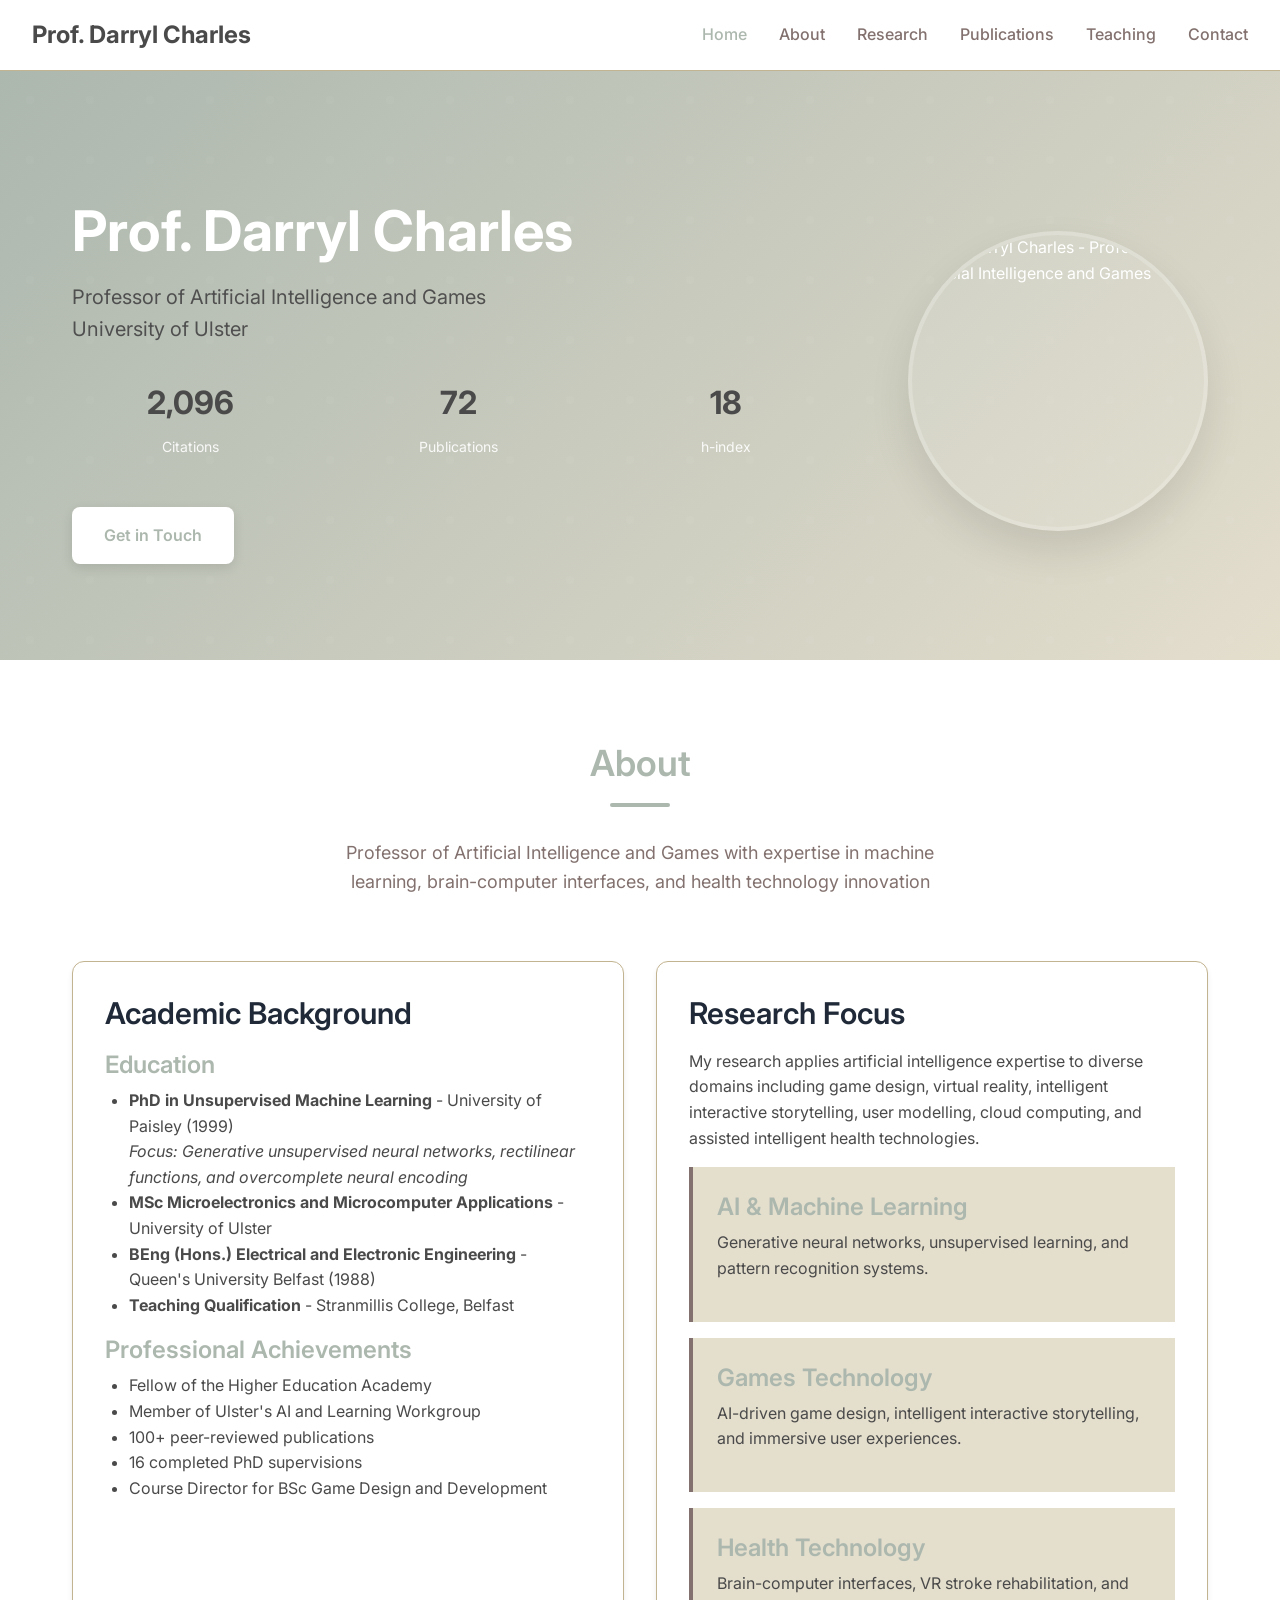
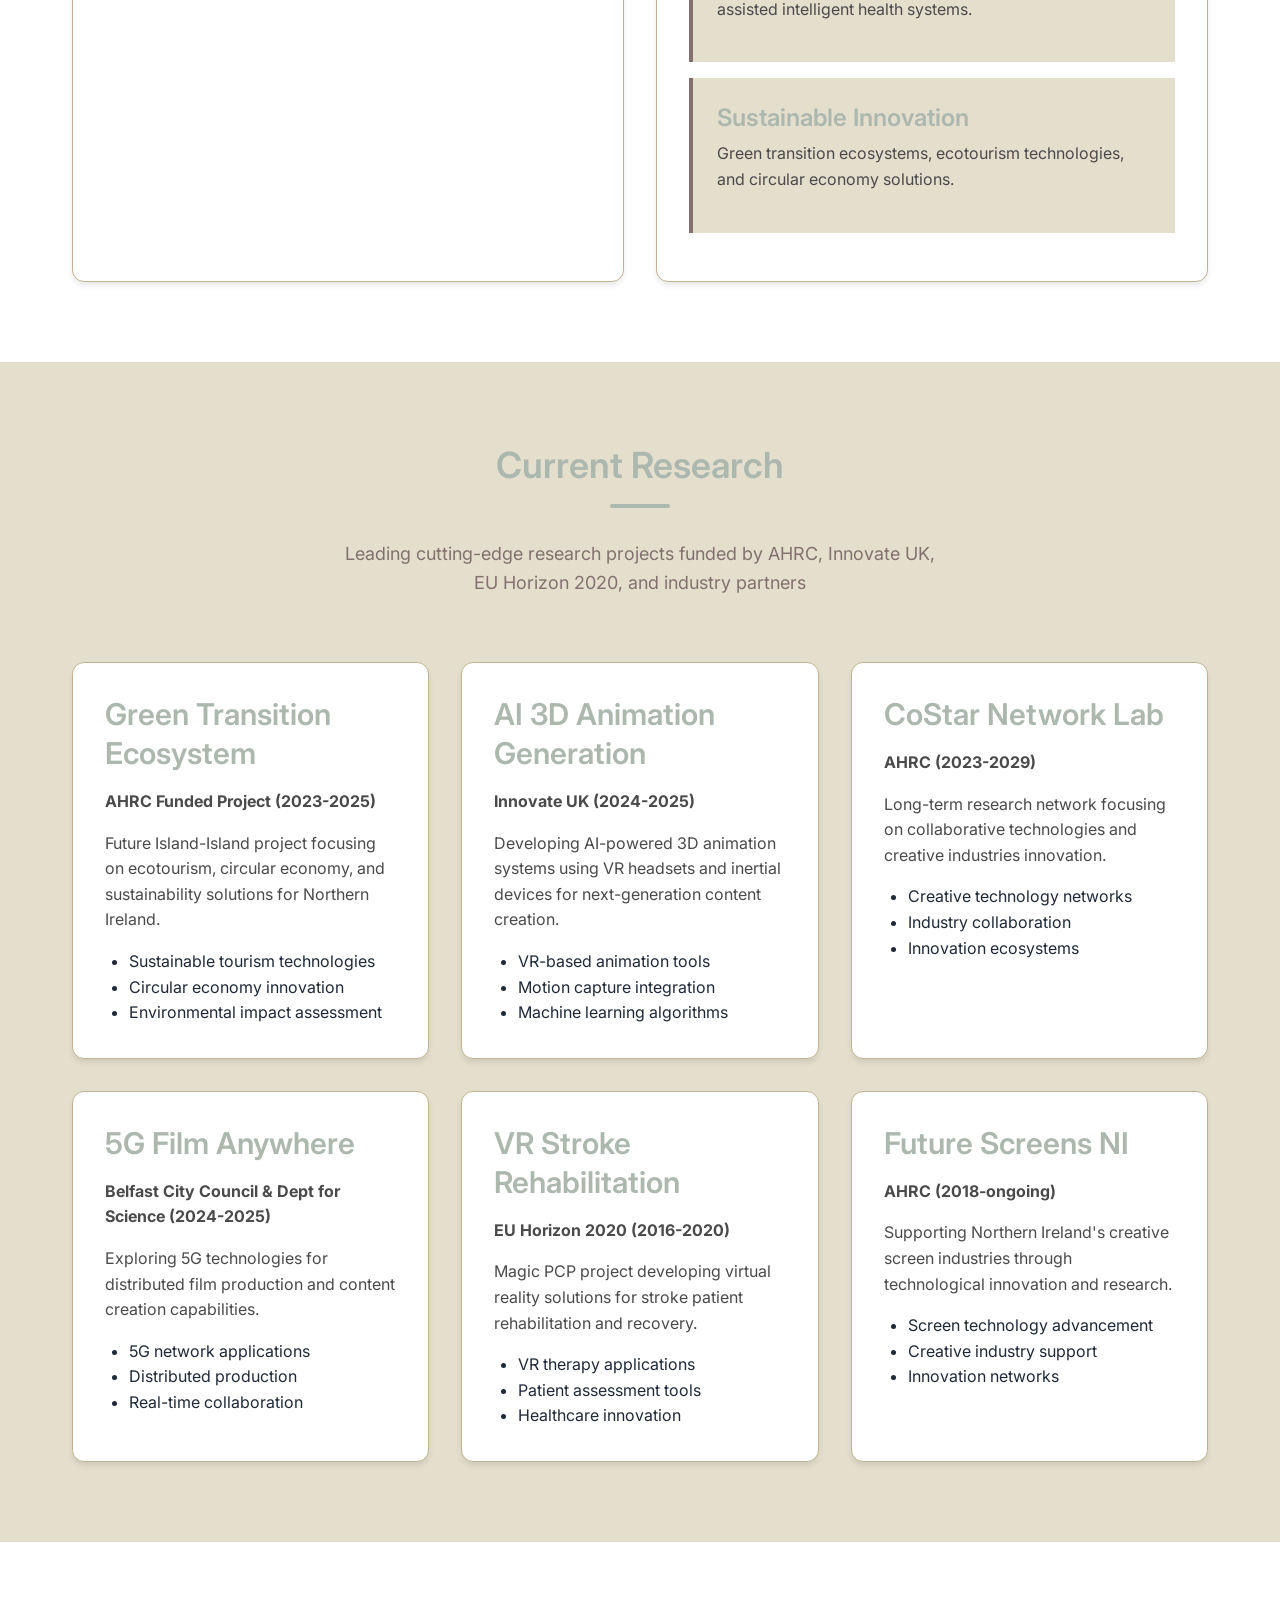
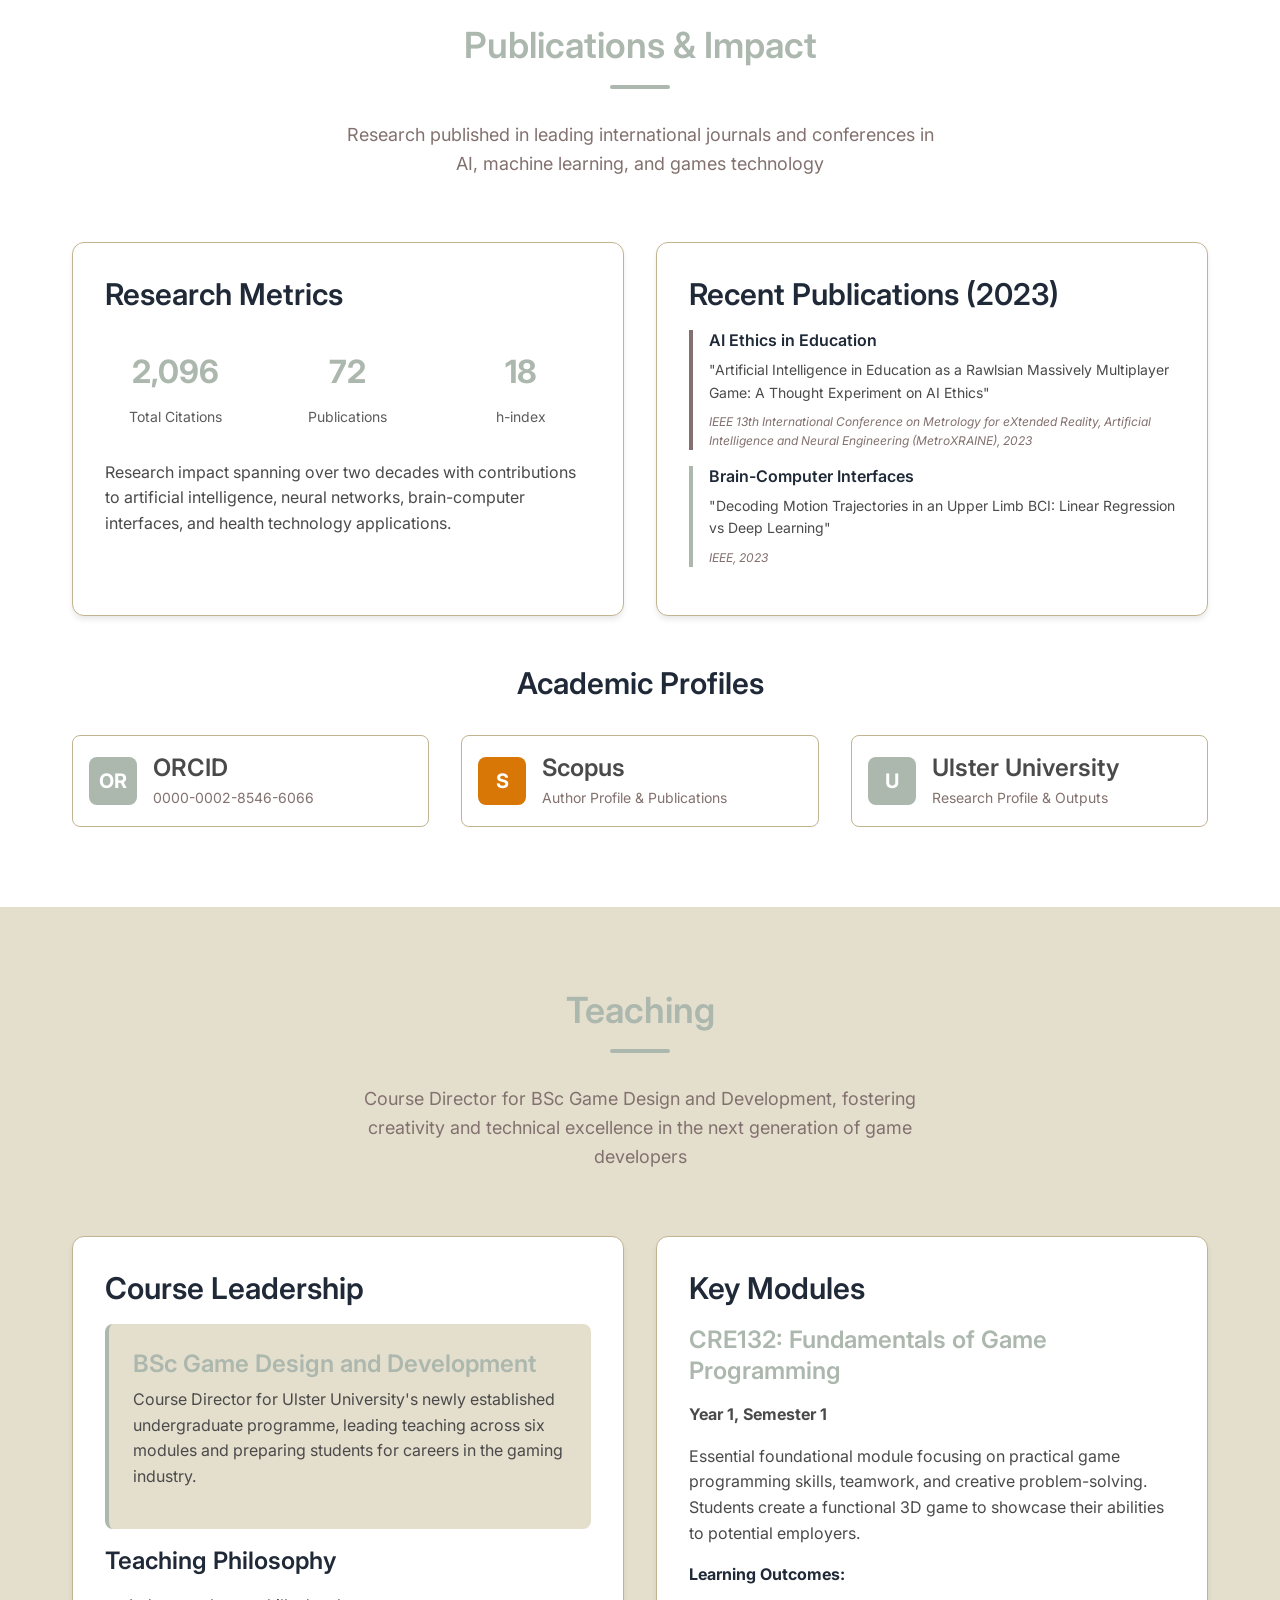
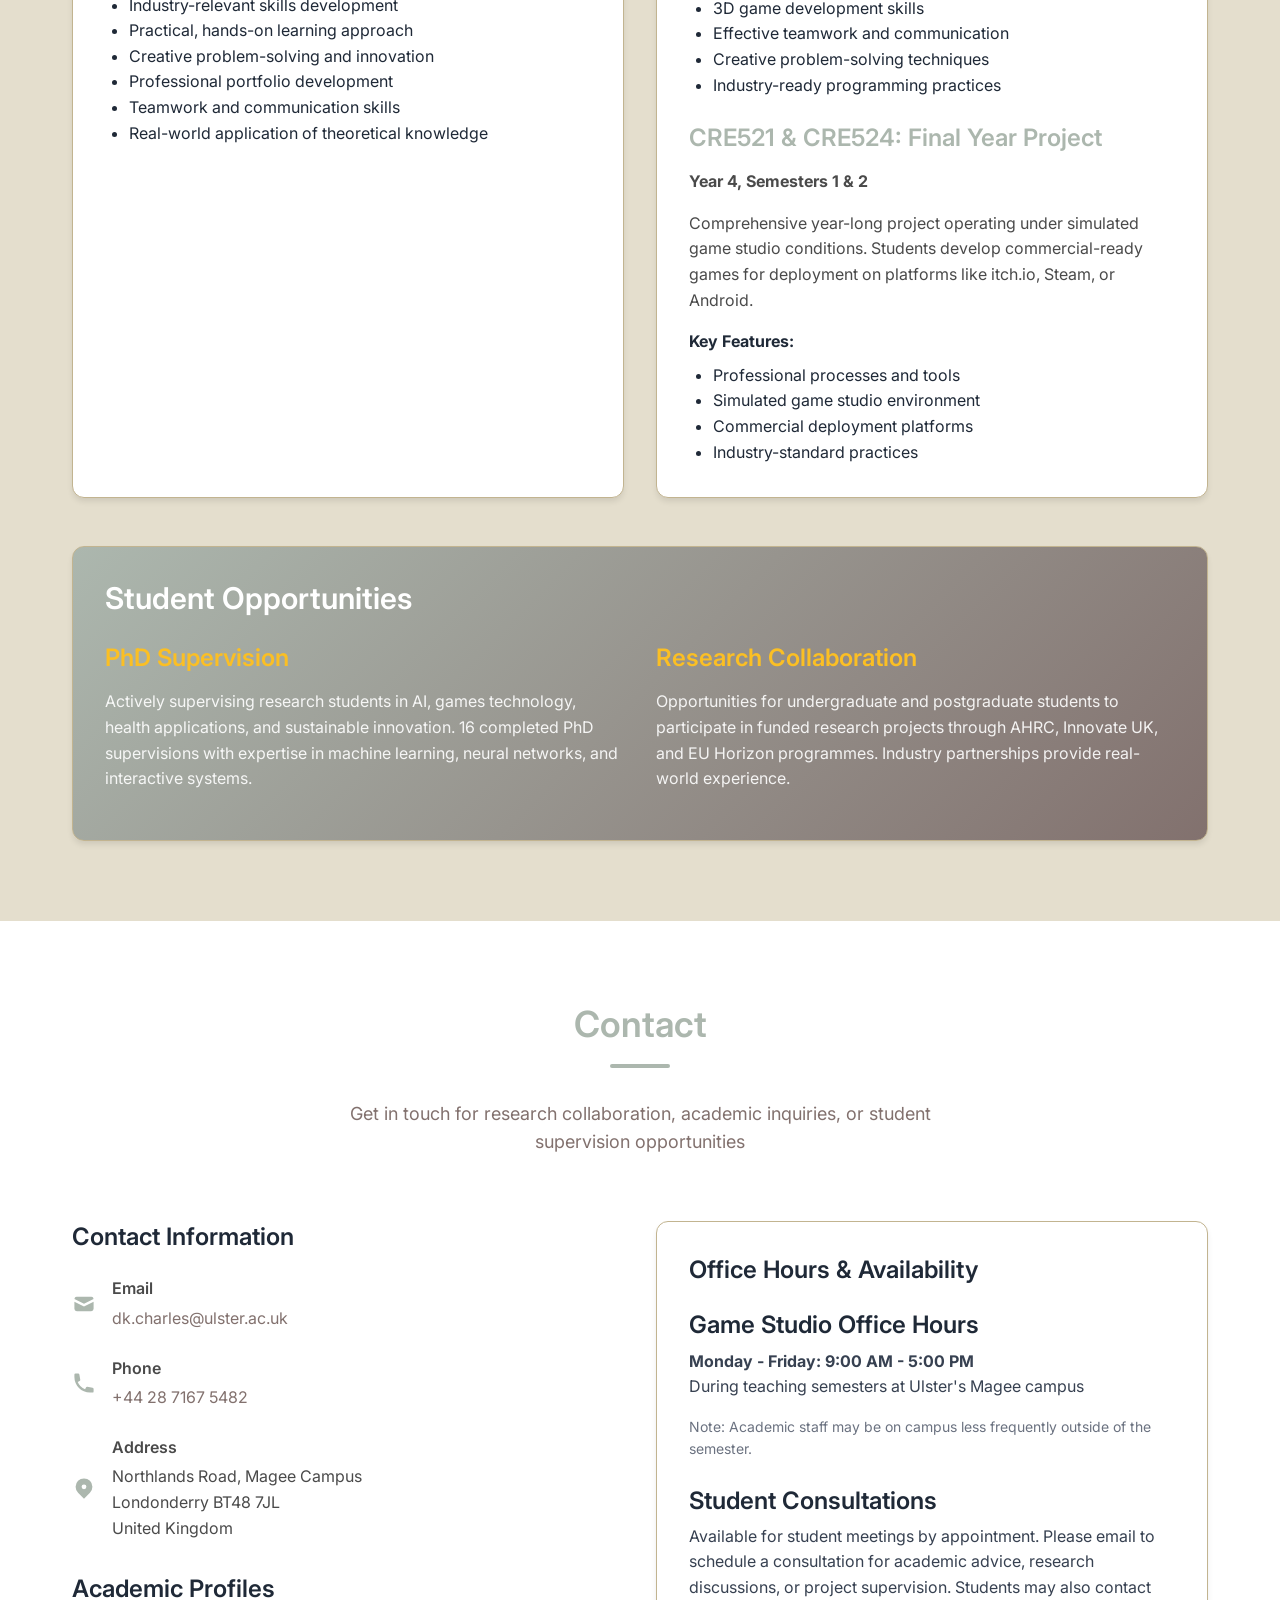
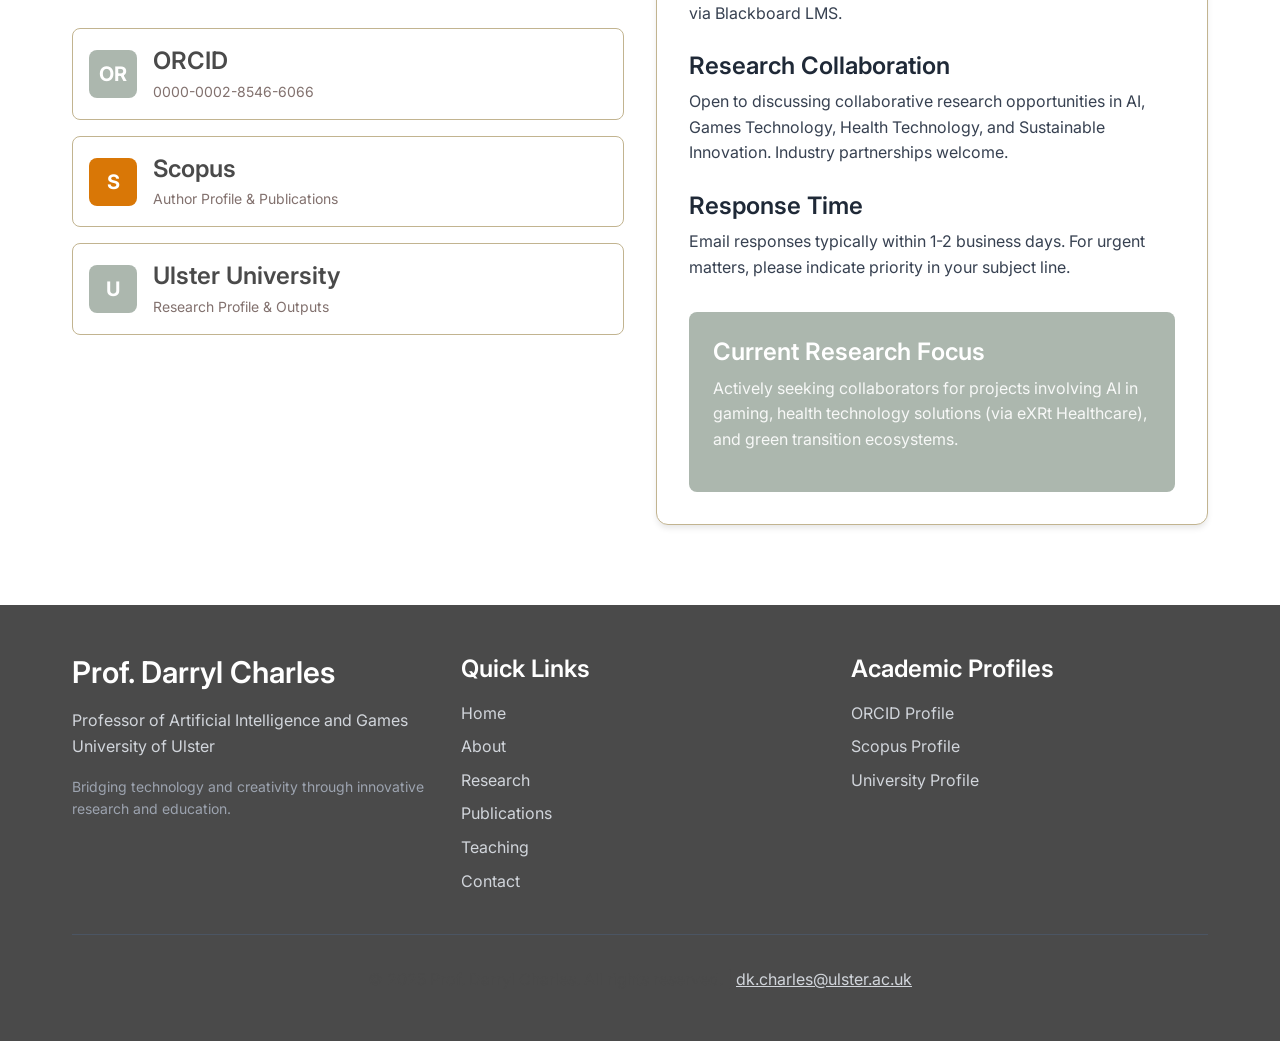
==== index.html @ f6e40795 "Initial commit" ====
<!DOCTYPE html>
<html lang="en">
<head>
    <meta charset="UTF-8">
    <meta name="viewport" content="width=device-width, initial-scale=1.0">
    <title>Prof. Darryl Charles - Professor of Artificial Intelligence and Games</title>
    <meta name="description" content="Professor Darryl Charles, Professor of Artificial Intelligence and Games at University of Ulster. Research in AI, game development, brain-computer interfaces, and health technology.">
    
    <!-- Fonts -->
    <link href="https://fonts.googleapis.com/css2?family=Inter:wght@300;400;500;600;700&display=swap" rel="stylesheet">
    <link rel="stylesheet" href="styles.css">
</head>
<body>
    <!-- Header -->
    <header class="header">
        <nav class="nav">
            <a href="#home" class="logo">Prof. Darryl Charles</a>
            <ul class="nav-links">
                <li><a href="#home" class="nav-link active">Home</a></li>
                <li><a href="#about" class="nav-link">About</a></li>
                <li><a href="#research" class="nav-link">Research</a></li>
                <li><a href="#publications" class="nav-link">Publications</a></li>
                <li><a href="#teaching" class="nav-link">Teaching</a></li>
                <li><a href="#contact" class="nav-link">Contact</a></li>
            </ul>
            <button class="mobile-menu-button" aria-label="Toggle menu">☰</button>
        </nav>
    </header>

    <!-- Hero Section -->
    <section id="home" class="hero">
        <div class="container">
            <div class="hero-content">
                <div class="hero-text">
                    <h1>Prof. Darryl Charles</h1>
                    <p class="hero-subtitle">
                        Professor of Artificial Intelligence and Games<br>
                        University of Ulster
                    </p>
                    <div class="hero-stats">
                        <div class="stat">
                            <div class="stat-number">2,096</div>
                            <div class="stat-label">Citations</div>
                        </div>
                        <div class="stat">
                            <div class="stat-number">72</div>
                            <div class="stat-label">Publications</div>
                        </div>
                        <div class="stat">
                            <div class="stat-number">18</div>
                            <div class="stat-label">h-index</div>
                        </div>
                    </div>
                    <a href="#contact" class="cta-button">Get in Touch</a>
                </div>
                <div class="hero-image">
                    <img src="https://lh3.googleusercontent.com/glaKDUwMo7YFaz-4th4Lb-4QnccisZ-RJCleeSmJK34sb9-N-Fjgbi9dc_dJyBEKpm9iWUwJD_IC1NKUb3zz9XafLHYkKrJ720pzyfu0LP2ojNVaxvo8Olw-gm-hdpPv5CkmtL9RkfpGpXDzsHC64CG-Si915-SViFuZg0GAbUPJ1NUf4fkQtg=w1280" 
                         alt="Prof. Darryl Charles - Professor of Artificial Intelligence and Games" />
                </div>
            </div>
        </div>
    </section>

    <!-- About Section -->
    <section id="about" class="section">
        <div class="container">
            <div class="section-header">
                <h2 class="section-title">About</h2>
                <div class="section-divider"></div>
                <p class="section-subtitle">
                    Professor of Artificial Intelligence and Games with expertise in machine learning, 
                    brain-computer interfaces, and health technology innovation
                </p>
            </div>

            <div class="grid grid-2">
                <div class="card">
                    <h3>Academic Background</h3>
                    <div class="space-y-4">
                        <div>
                            <h4 style="color: var(--primary-blue); margin-bottom: 0.5rem;">Education</h4>
                            <ul style="margin-left: 1.5rem; color: var(--dark-grey);">
                                <li><strong>PhD in Unsupervised Machine Learning</strong> - University of Paisley (1999)<br>
                                    <em>Focus: Generative unsupervised neural networks, rectilinear functions, and overcomplete neural encoding</em></li>
                                <li><strong>MSc Microelectronics and Microcomputer Applications</strong> - University of Ulster</li>
                                <li><strong>BEng (Hons.) Electrical and Electronic Engineering</strong> - Queen's University Belfast (1988)</li>
                                <li><strong>Teaching Qualification</strong> - Stranmillis College, Belfast</li>
                            </ul>
                        </div>
                        
                        <div>
                            <h4 style="color: var(--primary-blue); margin-bottom: 0.5rem;">Professional Achievements</h4>
                            <ul style="margin-left: 1.5rem; color: var(--dark-grey);">
                                <li>Fellow of the Higher Education Academy</li>
                                <li>Member of Ulster's AI and Learning Workgroup</li>
                                <li>100+ peer-reviewed publications</li>
                                <li>16 completed PhD supervisions</li>
                                <li>Course Director for BSc Game Design and Development</li>
                            </ul>
                        </div>
                    </div>
                </div>

                <div class="card">
                    <h3>Research Focus</h3>
                    <div class="space-y-4">
                        <p>My research applies artificial intelligence expertise to diverse domains including game design, virtual reality, intelligent interactive storytelling, user modelling, cloud computing, and assisted intelligent health technologies.</p>
                        
                        <div class="research-area">
                            <h4>AI & Machine Learning</h4>
                            <p>Generative neural networks, unsupervised learning, and pattern recognition systems.</p>
                        </div>
                        
                        <div class="research-area">
                            <h4>Games Technology</h4>
                            <p>AI-driven game design, intelligent interactive storytelling, and immersive user experiences.</p>
                        </div>
                        
                        <div class="research-area">
                            <h4>Health Technology</h4>
                            <p>Brain-computer interfaces, VR stroke rehabilitation, and assisted intelligent health systems.</p>
                        </div>
                        
                        <div class="research-area">
                            <h4>Sustainable Innovation</h4>
                            <p>Green transition ecosystems, ecotourism technologies, and circular economy solutions.</p>
                        </div>
                    </div>
                </div>
            </div>
        </div>
    </section>

    <!-- Research Section -->
    <section id="research" class="section section-alt">
        <div class="container">
            <div class="section-header">
                <h2 class="section-title">Current Research</h2>
                <div class="section-divider"></div>
                <p class="section-subtitle">
                    Leading cutting-edge research projects funded by AHRC, Innovate UK, EU Horizon 2020, and industry partners
                </p>
            </div>

            <div class="grid grid-3">
                <div class="card">
                    <h3 style="color: var(--primary-blue);">Green Transition Ecosystem</h3>
                    <p><strong>AHRC Funded Project (2023-2025)</strong></p>
                    <p>Future Island-Island project focusing on ecotourism, circular economy, and sustainability solutions for Northern Ireland.</p>
                    <ul style="margin-left: 1.5rem; margin-top: 1rem;">
                        <li>Sustainable tourism technologies</li>
                        <li>Circular economy innovation</li>
                        <li>Environmental impact assessment</li>
                    </ul>
                </div>

                <div class="card">
                    <h3 style="color: var(--primary-blue);">AI 3D Animation Generation</h3>
                    <p><strong>Innovate UK (2024-2025)</strong></p>
                    <p>Developing AI-powered 3D animation systems using VR headsets and inertial devices for next-generation content creation.</p>
                    <ul style="margin-left: 1.5rem; margin-top: 1rem;">
                        <li>VR-based animation tools</li>
                        <li>Motion capture integration</li>
                        <li>Machine learning algorithms</li>
                    </ul>
                </div>

                <div class="card">
                    <h3 style="color: var(--primary-blue);">CoStar Network Lab</h3>
                    <p><strong>AHRC (2023-2029)</strong></p>
                    <p>Long-term research network focusing on collaborative technologies and creative industries innovation.</p>
                    <ul style="margin-left: 1.5rem; margin-top: 1rem;">
                        <li>Creative technology networks</li>
                        <li>Industry collaboration</li>
                        <li>Innovation ecosystems</li>
                    </ul>
                </div>

                <div class="card">
                    <h3 style="color: var(--primary-blue);">5G Film Anywhere</h3>
                    <p><strong>Belfast City Council & Dept for Science (2024-2025)</strong></p>
                    <p>Exploring 5G technologies for distributed film production and content creation capabilities.</p>
                    <ul style="margin-left: 1.5rem; margin-top: 1rem;">
                        <li>5G network applications</li>
                        <li>Distributed production</li>
                        <li>Real-time collaboration</li>
                    </ul>
                </div>

                <div class="card">
                    <h3 style="color: var(--primary-blue);">VR Stroke Rehabilitation</h3>
                    <p><strong>EU Horizon 2020 (2016-2020)</strong></p>
                    <p>Magic PCP project developing virtual reality solutions for stroke patient rehabilitation and recovery.</p>
                    <ul style="margin-left: 1.5rem; margin-top: 1rem;">
                        <li>VR therapy applications</li>
                        <li>Patient assessment tools</li>
                        <li>Healthcare innovation</li>
                    </ul>
                </div>

                <div class="card">
                    <h3 style="color: var(--primary-blue);">Future Screens NI</h3>
                    <p><strong>AHRC (2018-ongoing)</strong></p>
                    <p>Supporting Northern Ireland's creative screen industries through technological innovation and research.</p>
                    <ul style="margin-left: 1.5rem; margin-top: 1rem;">
                        <li>Screen technology advancement</li>
                        <li>Creative industry support</li>
                        <li>Innovation networks</li>
                    </ul>
                </div>
            </div>
        </div>
    </section>

    <!-- Publications Section -->
    <section id="publications" class="section">
        <div class="container">
            <div class="section-header">
                <h2 class="section-title">Publications & Impact</h2>
                <div class="section-divider"></div>
                <p class="section-subtitle">
                    Research published in leading international journals and conferences in AI, machine learning, and games technology
                </p>
            </div>

            <div class="grid grid-2">
                <div class="card">
                    <h3>Research Metrics</h3>
                    <div class="hero-stats" style="margin: 2rem 0;">
                        <div class="stat" style="color: var(--dark-grey);">
                            <div class="stat-number" style="color: var(--primary-blue);">2,096</div>
                            <div class="stat-label">Total Citations</div>
                        </div>
                        <div class="stat" style="color: var(--dark-grey);">
                            <div class="stat-number" style="color: var(--success-green);">72</div>
                            <div class="stat-label">Publications</div>
                        </div>
                        <div class="stat" style="color: var(--dark-grey);">
                            <div class="stat-number" style="color: var(--ulster-red);">18</div>
                            <div class="stat-label">h-index</div>
                        </div>
                    </div>
                    <p>Research impact spanning over two decades with contributions to artificial intelligence, neural networks, brain-computer interfaces, and health technology applications.</p>
                </div>

                <div class="card">
                    <h3>Recent Publications (2023)</h3>
                    <div class="space-y-4">
                        <div style="border-left: 4px solid var(--secondary-blue); padding-left: 1rem;">
                            <h4 style="font-size: 1rem; margin-bottom: 0.5rem;">AI Ethics in Education</h4>
                            <p style="font-size: 0.875rem; margin-bottom: 0.5rem;">
                                "Artificial Intelligence in Education as a Rawlsian Massively Multiplayer Game: A Thought Experiment on AI Ethics"
                            </p>
                            <p style="font-size: 0.75rem; color: var(--medium-grey);">
                                <em>IEEE 13th International Conference on Metrology for eXtended Reality, Artificial Intelligence and Neural Engineering (MetroXRAINE), 2023</em>
                            </p>
                        </div>
                        
                        <div style="border-left: 4px solid var(--success-green); padding-left: 1rem;">
                            <h4 style="font-size: 1rem; margin-bottom: 0.5rem;">Brain-Computer Interfaces</h4>
                            <p style="font-size: 0.875rem; margin-bottom: 0.5rem;">
                                "Decoding Motion Trajectories in an Upper Limb BCI: Linear Regression vs Deep Learning"
                            </p>
                            <p style="font-size: 0.75rem; color: var(--medium-grey);">
                                <em>IEEE, 2023</em>
                            </p>
                        </div>
                    </div>
                </div>
            </div>

            <div class="space-y-8" style="margin-top: 3rem;">
                <div>
                    <h3 style="text-align: center; margin-bottom: 2rem;">Academic Profiles</h3>
                    <div class="grid grid-3">
                        <a href="https://orcid.org/0000-0002-8546-6066" target="_blank" rel="noopener" class="profile-link">
                            <div class="profile-icon profile-icon-green">OR</div>
                            <div class="profile-info">
                                <h4>ORCID</h4>
                                <p>0000-0002-8546-6066</p>
                            </div>
                        </a>
                        
                        <a href="https://www.scopus.com/authid/detail.uri?authorId=12239187300" target="_blank" rel="noopener" class="profile-link">
                            <div class="profile-icon profile-icon-orange">S</div>
                            <div class="profile-info">
                                <h4>Scopus</h4>
                                <p>Author Profile & Publications</p>
                            </div>
                        </a>
                        
                        <a href="https://pure.ulster.ac.uk/en/persons/darryl-charles" target="_blank" rel="noopener" class="profile-link">
                            <div class="profile-icon profile-icon-red">U</div>
                            <div class="profile-info">
                                <h4>Ulster University</h4>
                                <p>Research Profile & Outputs</p>
                            </div>
                        </a>
                    </div>
                </div>
            </div>
        </div>
    </section>

    <!-- Teaching Section -->
    <section id="teaching" class="section section-alt">
        <div class="container">
            <div class="section-header">
                <h2 class="section-title">Teaching</h2>
                <div class="section-divider"></div>
                <p class="section-subtitle">
                    Course Director for BSc Game Design and Development, fostering creativity and technical excellence in the next generation of game developers
                </p>
            </div>

            <div class="grid grid-2">
                <div class="card">
                    <h3>Course Leadership</h3>
                    <div class="space-y-4">
                        <div style="background: var(--light-blue); padding: 1.5rem; border-radius: 0.5rem; border-left: 4px solid var(--primary-blue);">
                            <h4 style="color: var(--primary-blue); margin-bottom: 0.5rem;">BSc Game Design and Development</h4>
                            <p>Course Director for Ulster University's newly established undergraduate programme, leading teaching across six modules and preparing students for careers in the gaming industry.</p>
                        </div>
                        
                        <div>
                            <h4>Teaching Philosophy</h4>
                            <ul style="margin-left: 1.5rem;">
                                <li>Industry-relevant skills development</li>
                                <li>Practical, hands-on learning approach</li>
                                <li>Creative problem-solving and innovation</li>
                                <li>Professional portfolio development</li>
                                <li>Teamwork and communication skills</li>
                                <li>Real-world application of theoretical knowledge</li>
                            </ul>
                        </div>
                    </div>
                </div>

                <div class="card">
                    <h3>Key Modules</h3>
                    <div class="space-y-6">
                        <div>
                            <h4 style="color: var(--primary-blue);">CRE132: Fundamentals of Game Programming</h4>
                            <p><strong>Year 1, Semester 1</strong></p>
                            <p>Essential foundational module focusing on practical game programming skills, teamwork, and creative problem-solving. Students create a functional 3D game to showcase their abilities to potential employers.</p>
                            <div style="margin-top: 1rem;">
                                <strong>Learning Outcomes:</strong>
                                <ul style="margin-left: 1.5rem; margin-top: 0.5rem;">
                                    <li>3D game development skills</li>
                                    <li>Effective teamwork and communication</li>
                                    <li>Creative problem-solving techniques</li>
                                    <li>Industry-ready programming practices</li>
                                </ul>
                            </div>
                        </div>
                        
                        <div>
                            <h4 style="color: var(--primary-blue);">CRE521 & CRE524: Final Year Project</h4>
                            <p><strong>Year 4, Semesters 1 & 2</strong></p>
                            <p>Comprehensive year-long project operating under simulated game studio conditions. Students develop commercial-ready games for deployment on platforms like itch.io, Steam, or Android.</p>
                            <div style="margin-top: 1rem;">
                                <strong>Key Features:</strong>
                                <ul style="margin-left: 1.5rem; margin-top: 0.5rem;">
                                    <li>Professional processes and tools</li>
                                    <li>Simulated game studio environment</li>
                                    <li>Commercial deployment platforms</li>
                                    <li>Industry-standard practices</li>
                                </ul>
                            </div>
                        </div>
                    </div>
                </div>
            </div>

            <div style="margin-top: 3rem;">
                <div class="card" style="background: linear-gradient(135deg, var(--primary-blue) 0%, var(--secondary-blue) 100%); color: white;">
                    <h3 style="color: white;">Student Opportunities</h3>
                    <div class="grid grid-2" style="gap: 2rem; margin-top: 1.5rem;">
                        <div>
                            <h4 style="color: #fbbf24; margin-bottom: 1rem;">PhD Supervision</h4>
                            <p style="color: rgba(255, 255, 255, 0.9);">
                                Actively supervising research students in AI, games technology, health applications, and sustainable innovation. 
                                16 completed PhD supervisions with expertise in machine learning, neural networks, and interactive systems.
                            </p>
                        </div>
                        <div>
                            <h4 style="color: #fbbf24; margin-bottom: 1rem;">Research Collaboration</h4>
                            <p style="color: rgba(255, 255, 255, 0.9);">
                                Opportunities for undergraduate and postgraduate students to participate in funded research projects 
                                through AHRC, Innovate UK, and EU Horizon programmes. Industry partnerships provide real-world experience.
                            </p>
                        </div>
                    </div>
                </div>
            </div>
        </div>
    </section>

    <!-- Contact Section -->
    <section id="contact" class="section">
        <div class="container">
            <div class="section-header">
                <h2 class="section-title">Contact</h2>
                <div class="section-divider"></div>
                <p class="section-subtitle">
                    Get in touch for research collaboration, academic inquiries, or student supervision opportunities
                </p>
            </div>

            <div class="grid grid-2">
                <!-- Contact Information -->
                <div class="space-y-8">
                    <div>
                        <h3 style="font-size: 1.5rem; font-weight: 600; margin-bottom: 1.5rem;">Contact Information</h3>
                        <div class="space-y-4">
                            <div class="contact-item">
                                <svg class="contact-icon" fill="currentColor" viewBox="0 0 20 20">
                                    <path d="M2.003 5.884L10 9.882l7.997-3.998A2 2 0 0016 4H4a2 2 0 00-1.997 1.884z"/>
                                    <path d="M18 8.118l-8 4-8-4V14a2 2 0 002 2h12a2 2 0 002-2V8.118z"/>
                                </svg>
                                <div>
                                    <div class="contact-label">Email</div>
                                    <a href="mailto:dk.charles@ulster.ac.uk" class="contact-link">
                                        dk.charles@ulster.ac.uk
                                    </a>
                                </div>
                            </div>
                            
                            <div class="contact-item">
                                <svg class="contact-icon" fill="currentColor" viewBox="0 0 20 20">
                                    <path d="M2 3a1 1 0 011-1h2.153a1 1 0 01.986.836l.74 4.435a1 1 0 01-.54 1.06l-1.548.773a11.037 11.037 0 006.105 6.105l.774-1.548a1 1 0 011.059-.54l4.435.74a1 1 0 01.836.986V17a1 1 0 01-1 1h-2C7.82 18 2 12.18 2 5V3z"/>
                                </svg>
                                <div>
                                    <div class="contact-label">Phone</div>
                                    <a href="tel:+442871675482" class="contact-link">
                                        +44 28 7167 5482
                                    </a>
                                </div>
                            </div>
                            
                            <div class="contact-item">
                                <svg class="contact-icon" fill="currentColor" viewBox="0 0 20 20">
                                    <path fill-rule="evenodd" d="M5.05 4.05a7 7 0 119.9 9.9L10 18.9l-4.95-4.95a7 7 0 010-9.9zM10 11a2 2 0 100-4 2 2 0 000 4z" clip-rule="evenodd"/>
                                </svg>
                                <div>
                                    <div class="contact-label">Address</div>
                                    <div class="contact-value">
                                        Northlands Road, Magee Campus<br>
                                        Londonderry BT48 7JL<br>
                                        United Kingdom
                                    </div>
                                </div>
                            </div>
                        </div>
                    </div>

                    <!-- Academic Profiles -->
                    <div>
                        <h3 style="font-size: 1.5rem; font-weight: 600; margin-bottom: 1.5rem;">Academic Profiles</h3>
                        <div class="space-y-4">
                            <a href="https://orcid.org/0000-0002-8546-6066" target="_blank" rel="noopener" class="profile-link">
                                <div class="profile-icon profile-icon-green">OR</div>
                                <div class="profile-info">
                                    <h4>ORCID</h4>
                                    <p>0000-0002-8546-6066</p>
                                </div>
                            </a>
                            
                            <a href="https://www.scopus.com/authid/detail.uri?authorId=12239187300" target="_blank" rel="noopener" class="profile-link">
                                <div class="profile-icon profile-icon-orange">S</div>
                                <div class="profile-info">
                                    <h4>Scopus</h4>
                                    <p>Author Profile & Publications</p>
                                </div>
                            </a>
                            
                            <a href="https://pure.ulster.ac.uk/en/persons/darryl-charles" target="_blank" rel="noopener" class="profile-link">
                                <div class="profile-icon profile-icon-red">U</div>
                                <div class="profile-info">
                                    <h4>Ulster University</h4>
                                    <p>Research Profile & Outputs</p>
                                </div>
                            </a>
                        </div>
                    </div>
                </div>

                <!-- Office Hours & Availability -->
                <div class="card">
                    <h3 style="font-size: 1.5rem; font-weight: 600; margin-bottom: 1.5rem;">Office Hours & Availability</h3>
                    <div class="space-y-6">
                        <div>
                            <h4 style="font-weight: 600; margin-bottom: 0.5rem;">Game Studio Office Hours</h4>
                            <p style="color: #374151; margin-bottom: 1rem;">
                                <strong>Monday - Friday: 9:00 AM - 5:00 PM</strong><br>
                                During teaching semesters at Ulster's Magee campus
                            </p>
                            <p style="color: #6b7280; font-size: 0.875rem;">
                                Note: Academic staff may be on campus less frequently outside of the semester.
                            </p>
                        </div>
                        
                        <div>
                            <h4 style="font-weight: 600; margin-bottom: 0.5rem;">Student Consultations</h4>
                            <p style="color: #374151;">
                                Available for student meetings by appointment. Please email to schedule 
                                a consultation for academic advice, research discussions, or project supervision.
                                Students may also contact via Blackboard LMS.
                            </p>
                        </div>
                        
                        <div>
                            <h4 style="font-weight: 600; margin-bottom: 0.5rem;">Research Collaboration</h4>
                            <p style="color: #374151;">
                                Open to discussing collaborative research opportunities in AI, Games Technology, 
                                Health Technology, and Sustainable Innovation. Industry partnerships welcome.
                            </p>
                        </div>
                        
                        <div>
                            <h4 style="font-weight: 600; margin-bottom: 0.5rem;">Response Time</h4>
                            <p style="color: #374151;">
                                Email responses typically within 1-2 business days. For urgent matters, 
                                please indicate priority in your subject line.
                            </p>
                        </div>
                    </div>
                    
                    <div style="margin-top: 2rem; padding: 1.5rem; background: var(--primary-blue); border-radius: 0.5rem; color: white;">
                        <h4 style="font-weight: 600; margin-bottom: 0.5rem;">Current Research Focus</h4>
                        <p style="color: rgba(255, 255, 255, 0.9);">
                            Actively seeking collaborators for projects involving AI in gaming, 
                            health technology solutions (via eXRt Healthcare), and green transition ecosystems.
                        </p>
                    </div>
                </div>
            </div>
        </div>
    </section>

    <!-- Footer -->
    <footer class="footer">
        <div class="container">
            <div class="footer-content">
                <div>
                    <h3 class="footer-title">Prof. Darryl Charles</h3>
                    <p style="color: #d1d5db; margin-bottom: 1rem;">
                        Professor of Artificial Intelligence and Games<br>
                        University of Ulster
                    </p>
                    <p style="color: #9ca3af; font-size: 0.875rem;">
                        Bridging technology and creativity through innovative research and education.
                    </p>
                </div>
                
                <div>
                    <h4 class="footer-title">Quick Links</h4>
                    <ul class="footer-links">
                        <li><a href="#home">Home</a></li>
                        <li><a href="#about">About</a></li>
                        <li><a href="#research">Research</a></li>
                        <li><a href="#publications">Publications</a></li>
                        <li><a href="#teaching">Teaching</a></li>
                        <li><a href="#contact">Contact</a></li>
                    </ul>
                </div>
                
                <div>
                    <h4 class="footer-title">Academic Profiles</h4>
                    <ul class="footer-links">
                        <li><a href="https://orcid.org/0000-0002-8546-6066" target="_blank" rel="noopener">ORCID Profile</a></li>
                        <li><a href="https://www.scopus.com/authid/detail.uri?authorId=12239187300" target="_blank" rel="noopener">Scopus Profile</a></li>
                        <li><a href="https://pure.ulster.ac.uk/en/persons/darryl-charles" target="_blank" rel="noopener">University Profile</a></li>
                    </ul>
                </div>
            </div>
            
            <div class="footer-bottom">
                <p>
                    © 2025 Prof. Darryl Charles. All rights reserved. | 
                    <a href="mailto:dk.charles@ulster.ac.uk" style="color: #d1d5db;">dk.charles@ulster.ac.uk</a>
                </p>
            </div>
        </div>
    </footer>

    <!-- JavaScript -->
    <script src="scripts.js"></script>
</body>
</html>
---- styles.css ----
/* Modern CSS Reset and Base Styles */
*, *::before, *::after {
    box-sizing: border-box;
    margin: 0;
    padding: 0;
}

html {
    scroll-behavior: smooth;
}

body {
    font-family: 'Inter', -apple-system, BlinkMacSystemFont, 'Segoe UI', sans-serif;
    line-height: 1.6;
    color: #1f2937;
    background: #ffffff;
}

/* CSS Variables for Softer, More Professional Theme */
:root {
    --barely-green: #acb7ae;
    --brown-shirts: #82716e;
    --tan-blonde: #e4decd;
    --blondey: #c2b490;
    /* Map new colors to old variable names for compatibility */
    --primary-blue: var(--barely-green);
    --secondary-blue: var(--brown-shirts);
    --light-blue: var(--tan-blonde);
    --accent-blue: var(--blondey);
    --soft-navy: var(--brown-shirts);
    --ulster-red: var(--barely-green);
    --dark-grey: #4a4a4a;
    --medium-grey: var(--brown-shirts);
    --light-grey: var(--tan-blonde);
    --border-grey: var(--blondey);
    --success-green: var(--barely-green);
    --warning-orange: #d97706;
    --hero-start: var(--barely-green);
    --hero-end: var(--tan-blonde);
}

/* Typography */
h1, h2, h3, h4, h5, h6 {
    font-weight: 600;
    line-height: 1.3;
    margin-bottom: 1rem;
}

h1 { font-size: 3rem; }
h2 { font-size: 2.25rem; }
h3 { font-size: 1.875rem; }
h4 { font-size: 1.5rem; }

p {
    margin-bottom: 1rem;
    color: var(--dark-grey);
}

/* Container and Layout */
.container {
    max-width: 1200px;
    margin: 0 auto;
    padding: 0 2rem;
}

.section {
    padding: 5rem 0;
}

.section-alt {
    background: var(--light-grey);
}

/* Header and Navigation */
.header {
    position: fixed;
    top: 0;
    left: 0;
    right: 0;
    background: var(--light-grey);
    backdrop-filter: blur(10px);
    border-bottom: 1px solid var(--border-grey);
    z-index: 1000;
    transition: all 0.3s ease;
}

.nav {
    display: flex;
    justify-content: space-between;
    align-items: center;
    padding: 1rem 2rem;
}

.logo {
    font-size: 1.5rem;
    font-weight: 700;
    color: var(--dark-grey);
    text-decoration: none;
}

.nav-links {
    display: flex;
    list-style: none;
    gap: 2rem;
}

.nav-link {
    text-decoration: none;
    color: var(--medium-grey);
    font-weight: 500;
    transition: color 0.3s ease;
    position: relative;
}

.nav-link:hover,
.nav-link.active {
    color: var(--primary-blue);
}

.nav-link::after {
    content: '';
    position: absolute;
    bottom: -5px;
    left: 0;
    width: 0;
    height: 2px;
    background: var(--ice-cold);
    transition: width 0.3s ease;
}

.nav-link:hover::after,
.nav-link.active::after {
    width: 100%;
}

/* Mobile Menu */
.mobile-menu-button {
    display: none;
    background: none;
    border: none;
    font-size: 1.5rem;
    cursor: pointer;
    color: #fff;
}

@media (max-width: 768px) {
    .nav-links {
        display: none;
        position: absolute;
        top: 100%;
        left: 0;
        right: 0;
        background: white;
        flex-direction: column;
        gap: 0;
        box-shadow: 0 4px 6px -1px rgba(0, 0, 0, 0.1);
    }

    .nav-links.active {
        display: flex;
    }

    .nav-links li {
        border-bottom: 1px solid var(--border-grey);
    }

    .nav-link {
        display: block;
        padding: 1rem 2rem;
    }

    .mobile-menu-button {
        display: block;
    }
}

/* Hero Section - Much Softer and More Professional */
.hero {
    background: linear-gradient(135deg, var(--hero-start) 0%, var(--hero-end) 100%);
    color: white;
    padding: 8rem 0 6rem;
    margin-top: 70px;
    position: relative;
    overflow: hidden;
}

.hero::before {
    content: '';
    position: absolute;
    top: 0;
    left: 0;
    right: 0;
    bottom: 0;
    background: url("data:image/svg+xml,%3Csvg width='60' height='60' viewBox='0 0 60 60' xmlns='http://www.w3.org/2000/svg'%3E%3Cg fill='none' fill-rule='evenodd'%3E%3Cg fill='%23ffffff' fill-opacity='0.03'%3E%3Ccircle cx='30' cy='30' r='4'/%3E%3C/g%3E%3C/g%3E%3C/svg%3E") repeat;
}

.hero-content {
    position: relative;
    z-index: 1;
    display: grid;
    grid-template-columns: 1fr 300px;
    gap: 4rem;
    align-items: center;
}

.hero-text h1 {
    font-size: 3.5rem;
    font-weight: 700;
    margin-bottom: 1rem;
    line-height: 1.2;
}

.hero-subtitle {
    font-size: 1.25rem;
    margin-bottom: 2rem;
    opacity: 0.95;
}

.hero-stats {
    display: grid;
    grid-template-columns: repeat(3, 1fr);
    gap: 2rem;
    margin: 2rem 0;
}

.stat {
    text-align: center;
}

.stat-number {
    font-size: 2rem;
    font-weight: 700;
    margin-bottom: 0.5rem;
    color: var(--dark-grey);
}

.stat-label {
    font-size: 0.875rem;
    opacity: 0.9;
}

/* Professional Photo Container */
.hero-image {
    width: 300px;
    height: 300px;
    border-radius: 50%;
    background: rgba(255, 255, 255, 0.1);
    display: flex;
    align-items: center;
    justify-content: center;
    border: 4px solid rgba(255, 255, 255, 0.2);
    overflow: hidden;
    box-shadow: 0 20px 40px rgba(0, 0, 0, 0.1);
}

.hero-image img {
    width: 100%;
    height: 100%;
    object-fit: cover;
    border-radius: 50%;
}

.cta-button {
    background: white;
    color: var(--primary-blue);
    padding: 1rem 2rem;
    border-radius: 0.5rem;
    text-decoration: none;
    font-weight: 600;
    transition: all 0.3s ease;
    display: inline-block;
    margin-top: 1rem;
    box-shadow: 0 4px 12px rgba(0, 0, 0, 0.1);
}

.cta-button:hover {
    transform: translateY(-2px);
    box-shadow: 0 8px 25px rgba(0, 0, 0, 0.15);
}

@media (max-width: 768px) {
    .hero-content {
        grid-template-columns: 1fr;
        text-align: center;
        gap: 2rem;
    }

    .hero-text h1 {
        font-size: 2.5rem;
    }

    .hero-stats {
        grid-template-columns: 1fr;
        gap: 1rem;
    }

    .hero-image {
        width: 200px;
        height: 200px;
        margin: 0 auto;
    }
}

/* Cards and Components */
.card {
    background: white;
    border-radius: 0.75rem;
    padding: 2rem;
    box-shadow: 0 4px 6px -1px rgba(0, 0, 0, 0.1);
    transition: all 0.3s ease;
    border: 1px solid var(--border-grey);
}

.card:hover {
    transform: translateY(-4px);
    box-shadow: 0 20px 25px -5px rgba(0, 0, 0, 0.1);
}

.grid {
    display: grid;
    gap: 2rem;
}

.grid-2 { grid-template-columns: repeat(auto-fit, minmax(500px, 1fr)); }
.grid-3 { grid-template-columns: repeat(auto-fit, minmax(300px, 1fr)); }

@media (max-width: 768px) {
    .grid-2,
    .grid-3 {
        grid-template-columns: 1fr;
    }
}

/* Section Headers */
.section-header {
    text-align: center;
    margin-bottom: 4rem;
}

.section-title {
    color: var(--primary-blue);
    margin-bottom: 1rem;
}

.section-divider {
    width: 60px;
    height: 4px;
    background: var(--ulster-red);
    margin: 0 auto 2rem;
    border-radius: 2px;
}

.section-subtitle {
    font-size: 1.125rem;
    color: var(--medium-grey);
    max-width: 600px;
    margin: 0 auto;
}

/* Specific Component Styles */
.research-area {
    padding: 1.5rem;
    border-left: 4px solid var(--secondary-blue);
    background: var(--light-blue);
    margin-bottom: 1rem;
}

.research-area h4 {
    color: var(--primary-blue);
    margin-bottom: 0.5rem;
}

.contact-item {
    display: flex;
    align-items: center;
    gap: 1rem;
    margin-bottom: 1.5rem;
}

.contact-icon {
    width: 24px;
    height: 24px;
    color: var(--primary-blue);
    flex-shrink: 0;
}

.contact-label {
    font-weight: 600;
    color: var(--dark-grey);
    margin-bottom: 0.25rem;
}

.contact-link {
    color: var(--secondary-blue);
    text-decoration: none;
}

.contact-link:hover {
    text-decoration: underline;
}

.contact-value {
    color: var(--dark-grey);
}

.profile-link {
    display: flex;
    align-items: center;
    gap: 1rem;
    padding: 1rem;
    border-radius: 0.5rem;
    text-decoration: none;
    transition: all 0.3s ease;
    border: 1px solid var(--border-grey);
}

.profile-link:hover {
    background: var(--light-grey);
    transform: translateX(4px);
}

.profile-icon {
    width: 48px;
    height: 48px;
    border-radius: 0.5rem;
    display: flex;
    align-items: center;
    justify-content: center;
    color: white;
    font-weight: 700;
    font-size: 1.25rem;
}

.profile-icon-green { background: var(--success-green); }
.profile-icon-orange { background: var(--warning-orange); }
.profile-icon-red { background: var(--ulster-red); }

.profile-info h4 {
    color: var(--dark-grey);
    margin-bottom: 0.25rem;
}

.profile-info p {
    color: var(--medium-grey);
    font-size: 0.875rem;
    margin: 0;
}

/* Footer */
.footer {
    background: var(--dark-grey);
    color: white;
    padding: 3rem 0 2rem;
}

.footer-content {
    display: grid;
    grid-template-columns: repeat(auto-fit, minmax(250px, 1fr));
    gap: 2rem;
    margin-bottom: 2rem;
}

.footer-title {
    color: white;
    margin-bottom: 1rem;
}

.footer-links {
    list-style: none;
}

.footer-links li {
    margin-bottom: 0.5rem;
}

.footer-links a {
    color: #d1d5db;
    text-decoration: none;
    transition: color 0.3s ease;
}

.footer-links a:hover {
    color: white;
}

.footer-bottom {
    padding-top: 2rem;
    border-top: 1px solid #4b5563;
    text-align: center;
    color: #9ca3af;
}

/* Utility Classes */
.space-y-4 > * + * { margin-top: 1rem; }
.space-y-6 > * + * { margin-top: 1.5rem; }
.space-y-8 > * + * { margin-top: 2rem; }

/* Animation Classes */
.fade-in {
    opacity: 0;
    transform: translateY(20px);
    transition: all 0.6s ease;
}

.fade-in.visible {
    opacity: 1;
    transform: translateY(0);
}
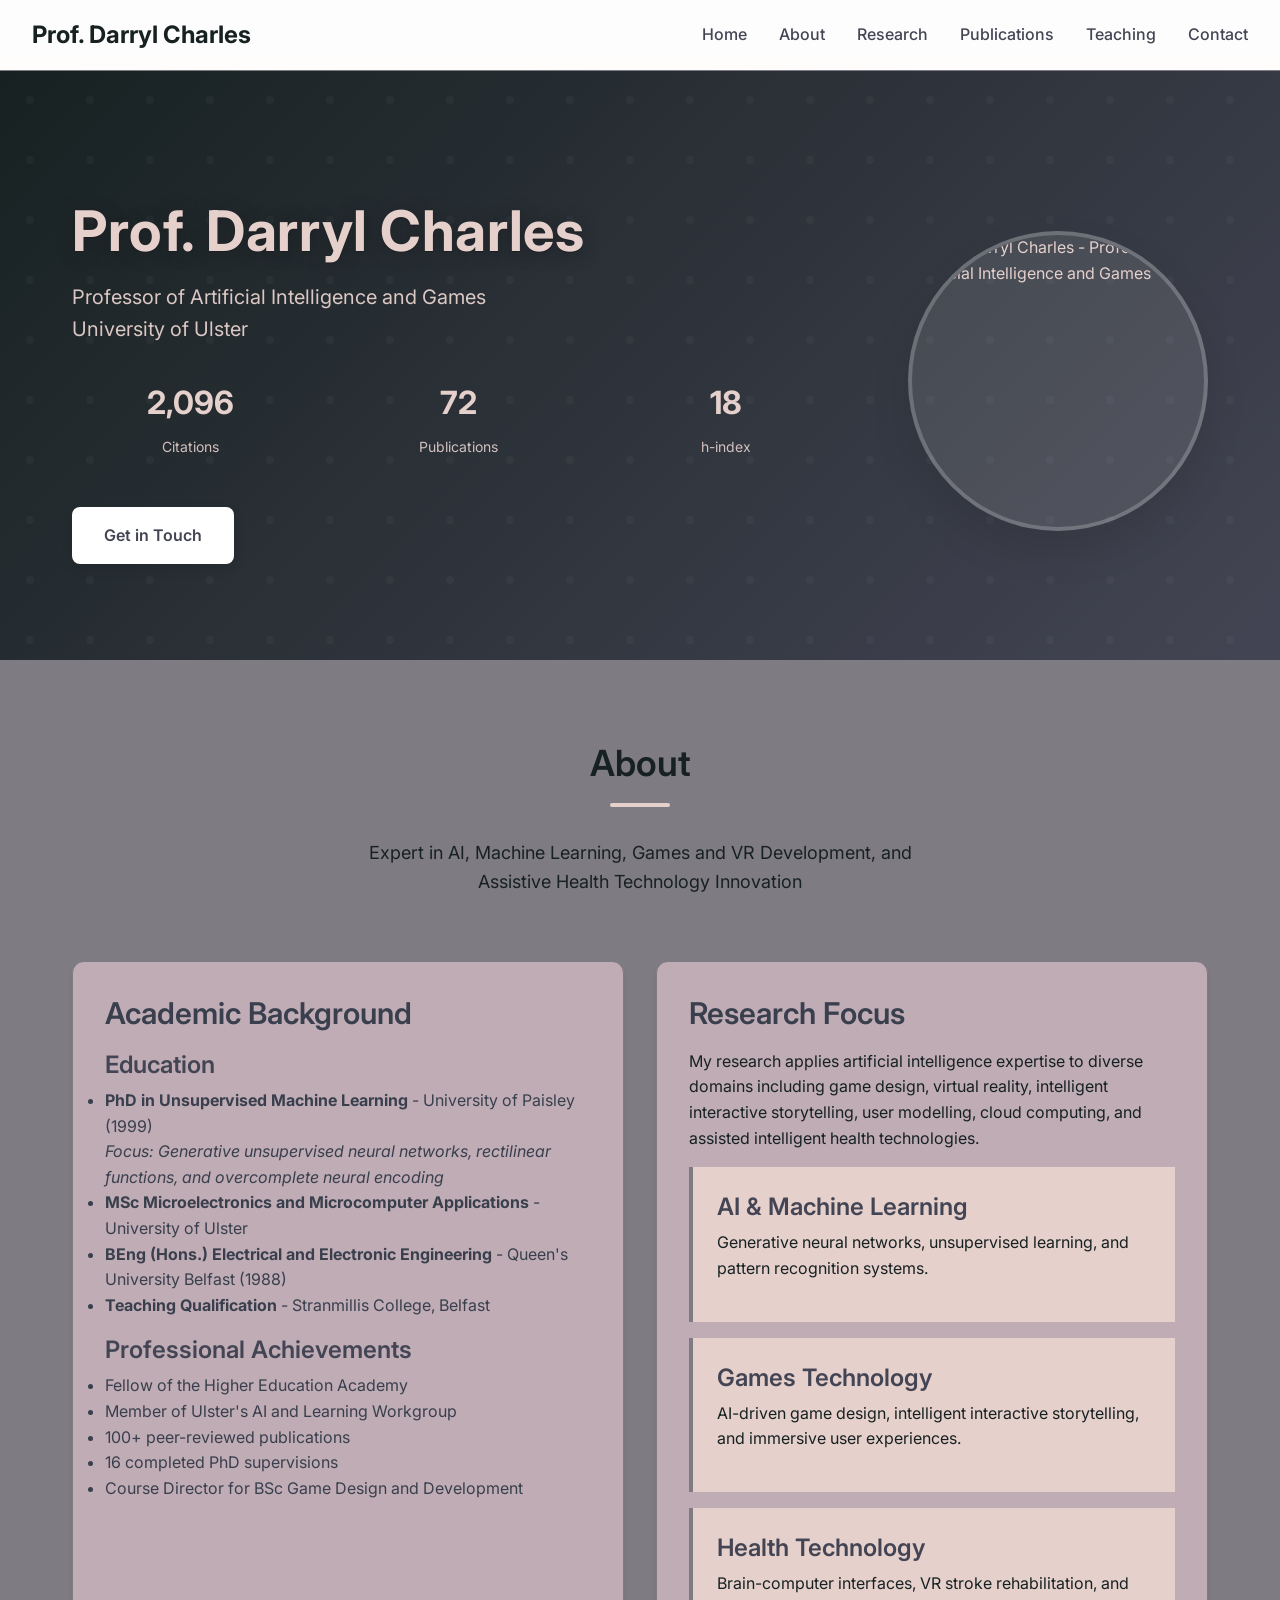
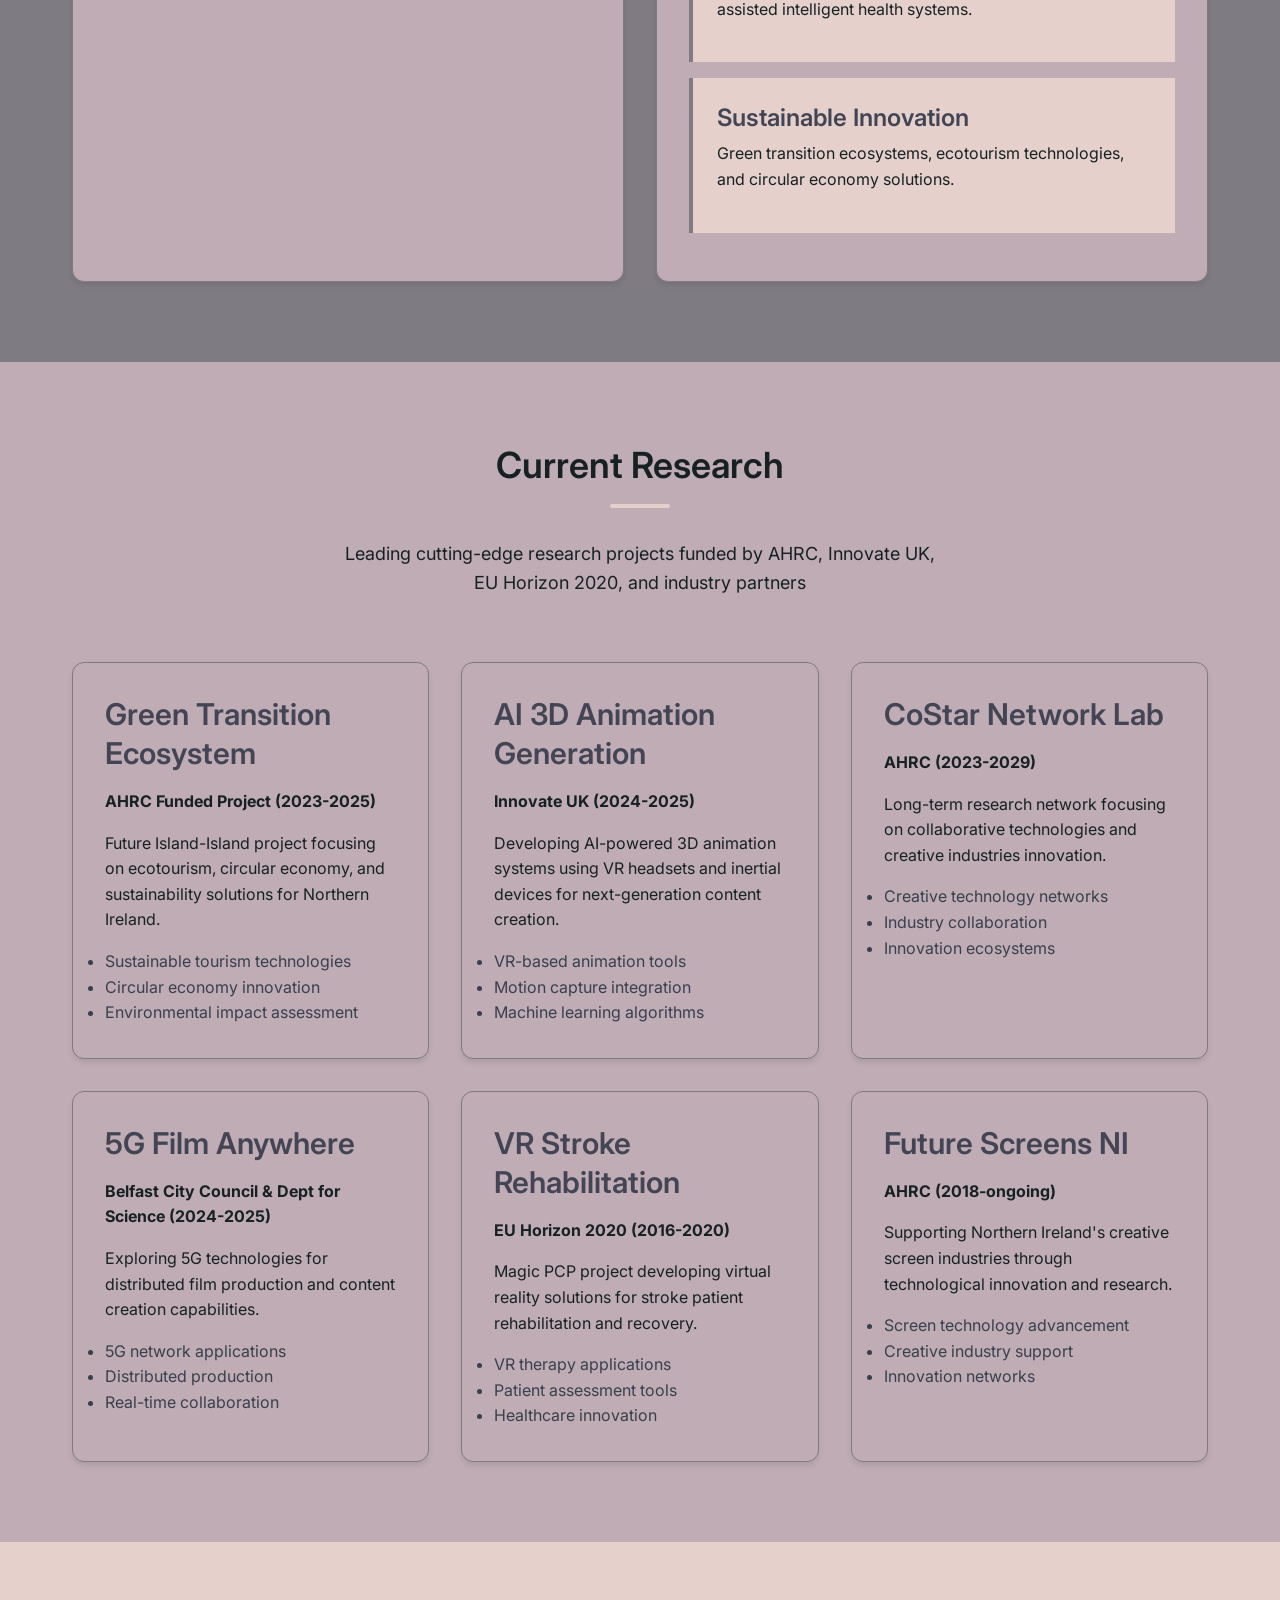
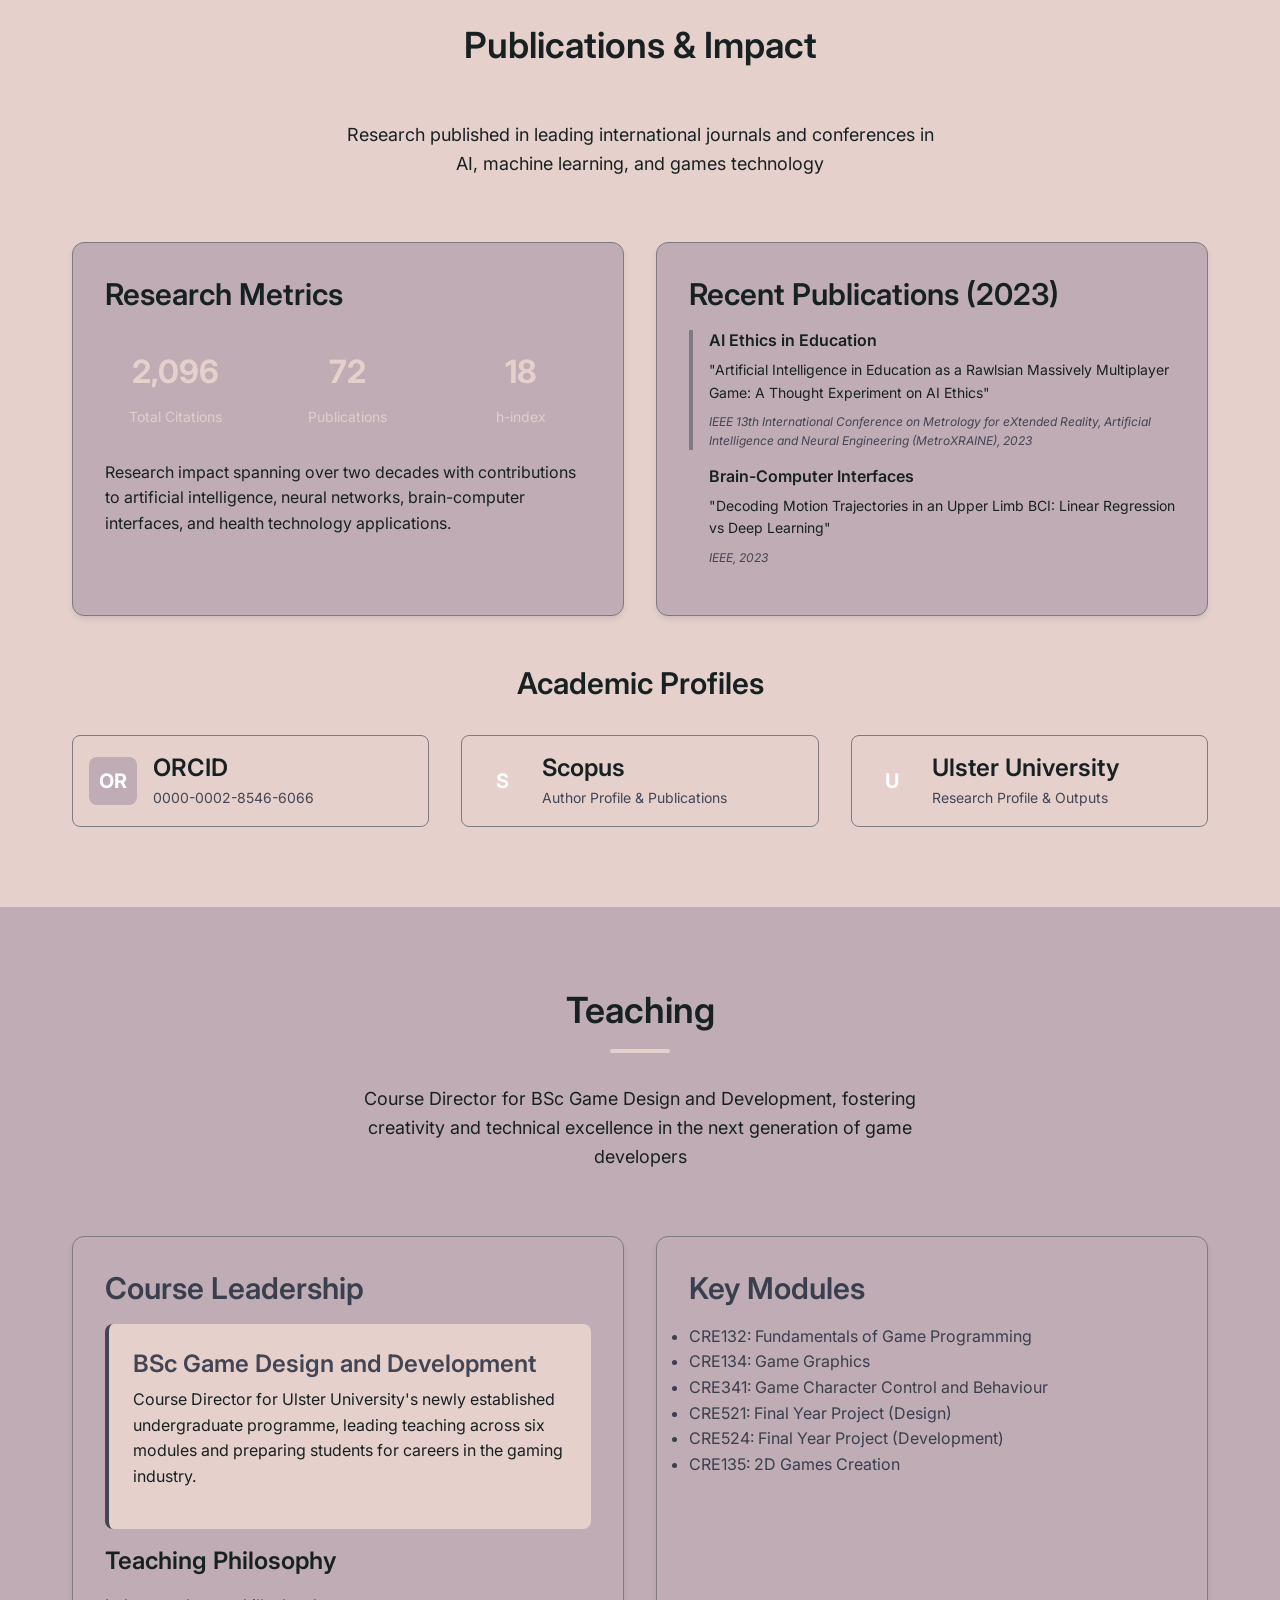
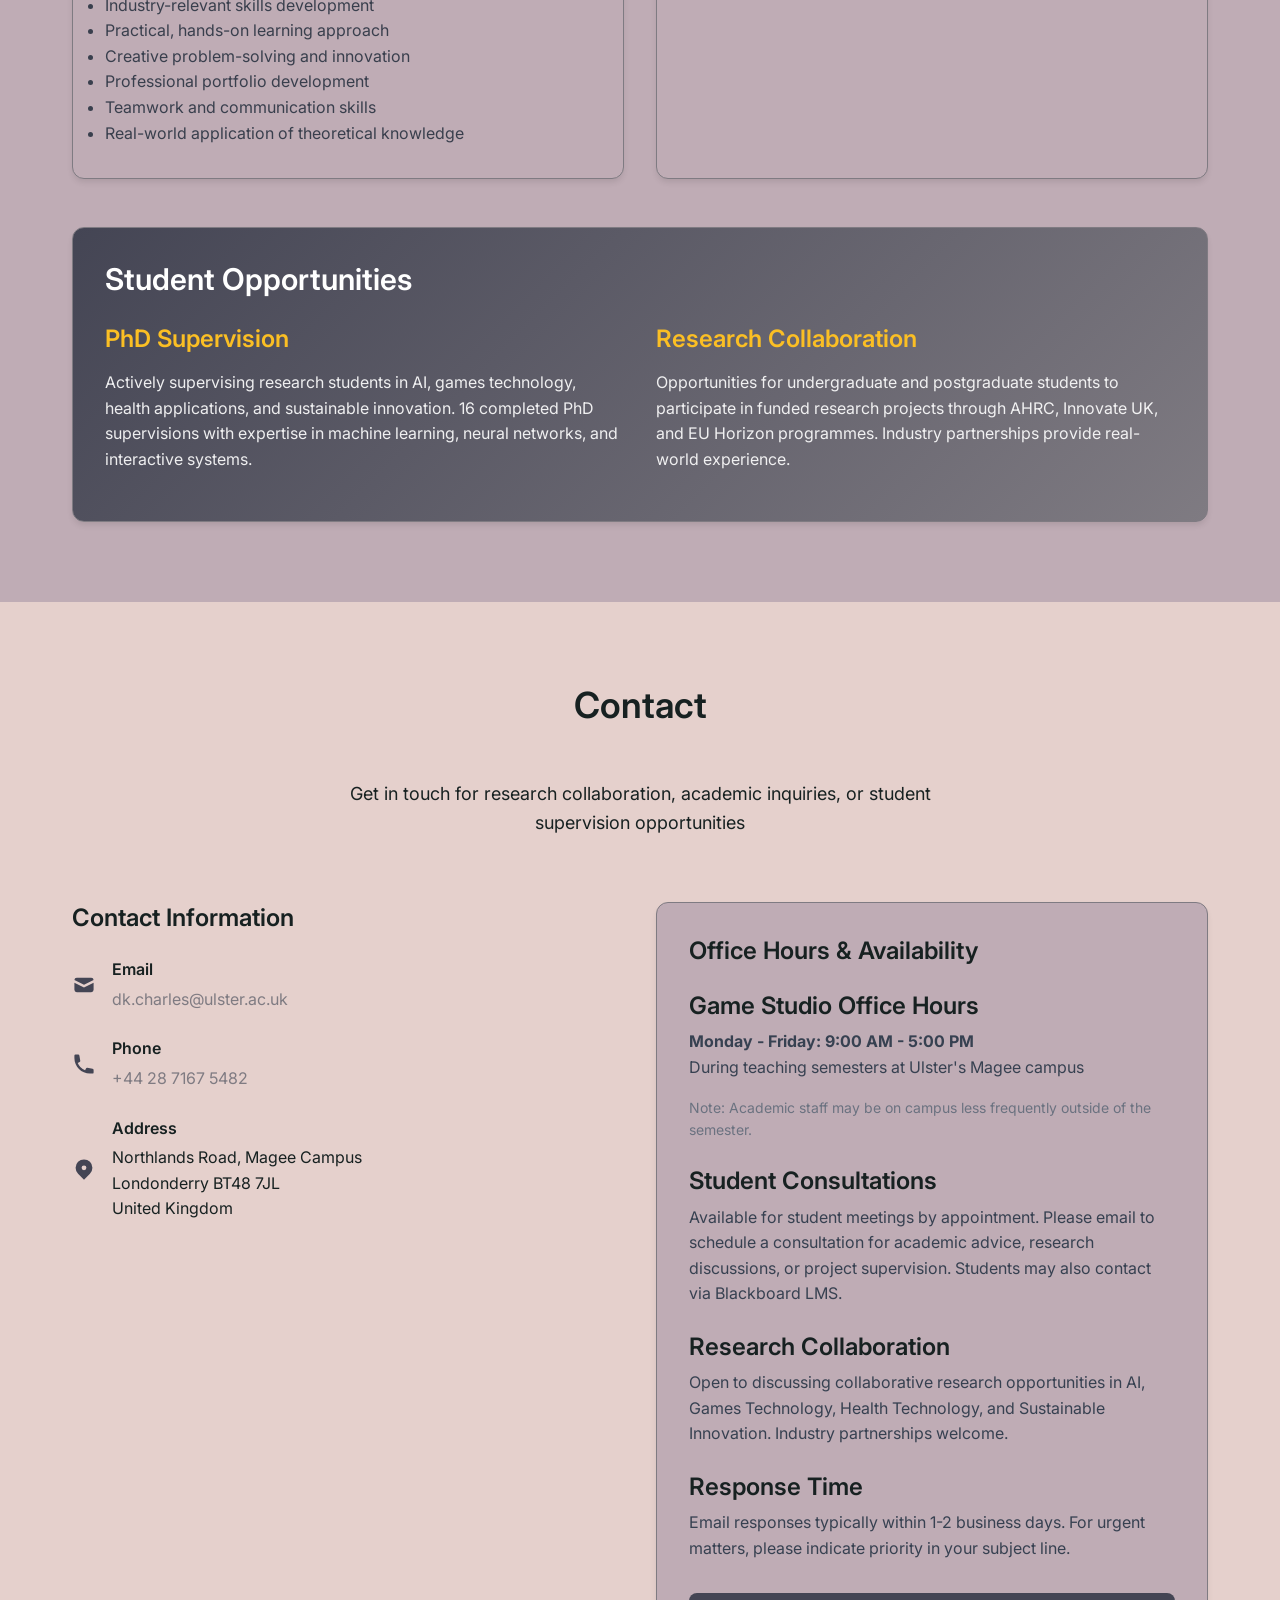
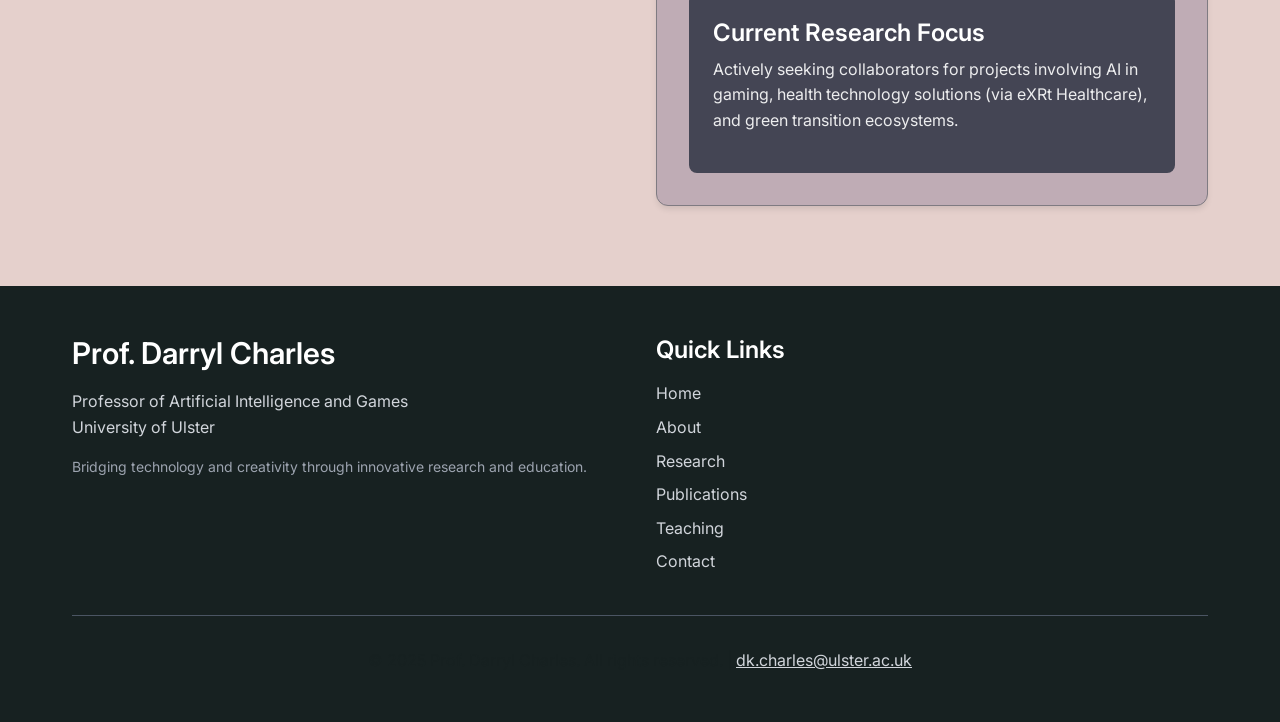
==== commit 805233cb: "updated style and some content" ====
--- a/index.html
+++ b/index.html
@@ -67,19 +67,18 @@
             <div class="section-header">
                 <h2 class="section-title">About</h2>
                 <div class="section-divider"></div>
-                <p class="section-subtitle">
-                    Professor of Artificial Intelligence and Games with expertise in machine learning, 
-                    brain-computer interfaces, and health technology innovation
+                <p class="section-subtitle" style="color: #d4d4dc;">
+                    Expert in AI, Machine Learning, Games and VR Development, and Assistive Health Technology Innovation
                 </p>
             </div>
 
             <div class="grid grid-2">
                 <div class="card">
-                    <h3>Academic Background</h3>
+                    <h3 style="color: #393f4d;">Academic Background</h3>
                     <div class="space-y-4">
                         <div>
                             <h4 style="color: var(--primary-blue); margin-bottom: 0.5rem;">Education</h4>
-                            <ul style="margin-left: 1.5rem; color: var(--dark-grey);">
+                            <ul style="color: #393f4d;">
                                 <li><strong>PhD in Unsupervised Machine Learning</strong> - University of Paisley (1999)<br>
                                     <em>Focus: Generative unsupervised neural networks, rectilinear functions, and overcomplete neural encoding</em></li>
                                 <li><strong>MSc Microelectronics and Microcomputer Applications</strong> - University of Ulster</li>
@@ -90,7 +89,7 @@
                         
                         <div>
                             <h4 style="color: var(--primary-blue); margin-bottom: 0.5rem;">Professional Achievements</h4>
-                            <ul style="margin-left: 1.5rem; color: var(--dark-grey);">
+                            <ul style="color: #393f4d;">
                                 <li>Fellow of the Higher Education Academy</li>
                                 <li>Member of Ulster's AI and Learning Workgroup</li>
                                 <li>100+ peer-reviewed publications</li>
@@ -102,7 +101,7 @@
                 </div>
 
                 <div class="card">
-                    <h3>Research Focus</h3>
+                    <h3 style="color: #393f4d;">Research Focus</h3>
                     <div class="space-y-4">
                         <p>My research applies artificial intelligence expertise to diverse domains including game design, virtual reality, intelligent interactive storytelling, user modelling, cloud computing, and assisted intelligent health technologies.</p>
                         
@@ -147,7 +146,7 @@
                     <h3 style="color: var(--primary-blue);">Green Transition Ecosystem</h3>
                     <p><strong>AHRC Funded Project (2023-2025)</strong></p>
                     <p>Future Island-Island project focusing on ecotourism, circular economy, and sustainability solutions for Northern Ireland.</p>
-                    <ul style="margin-left: 1.5rem; margin-top: 1rem;">
+                    <ul style="color: #393f4d;">
                         <li>Sustainable tourism technologies</li>
                         <li>Circular economy innovation</li>
                         <li>Environmental impact assessment</li>
@@ -158,7 +157,7 @@
                     <h3 style="color: var(--primary-blue);">AI 3D Animation Generation</h3>
                     <p><strong>Innovate UK (2024-2025)</strong></p>
                     <p>Developing AI-powered 3D animation systems using VR headsets and inertial devices for next-generation content creation.</p>
-                    <ul style="margin-left: 1.5rem; margin-top: 1rem;">
+                    <ul style="color: #393f4d;">
                         <li>VR-based animation tools</li>
                         <li>Motion capture integration</li>
                         <li>Machine learning algorithms</li>
@@ -169,7 +168,7 @@
                     <h3 style="color: var(--primary-blue);">CoStar Network Lab</h3>
                     <p><strong>AHRC (2023-2029)</strong></p>
                     <p>Long-term research network focusing on collaborative technologies and creative industries innovation.</p>
-                    <ul style="margin-left: 1.5rem; margin-top: 1rem;">
+                    <ul style="color: #393f4d;">
                         <li>Creative technology networks</li>
                         <li>Industry collaboration</li>
                         <li>Innovation ecosystems</li>
@@ -180,7 +179,7 @@
                     <h3 style="color: var(--primary-blue);">5G Film Anywhere</h3>
                     <p><strong>Belfast City Council & Dept for Science (2024-2025)</strong></p>
                     <p>Exploring 5G technologies for distributed film production and content creation capabilities.</p>
-                    <ul style="margin-left: 1.5rem; margin-top: 1rem;">
+                    <ul style="color: #393f4d;">
                         <li>5G network applications</li>
                         <li>Distributed production</li>
                         <li>Real-time collaboration</li>
@@ -191,7 +190,7 @@
                     <h3 style="color: var(--primary-blue);">VR Stroke Rehabilitation</h3>
                     <p><strong>EU Horizon 2020 (2016-2020)</strong></p>
                     <p>Magic PCP project developing virtual reality solutions for stroke patient rehabilitation and recovery.</p>
-                    <ul style="margin-left: 1.5rem; margin-top: 1rem;">
+                    <ul style="color: #393f4d;">
                         <li>VR therapy applications</li>
                         <li>Patient assessment tools</li>
                         <li>Healthcare innovation</li>
@@ -202,7 +201,7 @@
                     <h3 style="color: var(--primary-blue);">Future Screens NI</h3>
                     <p><strong>AHRC (2018-ongoing)</strong></p>
                     <p>Supporting Northern Ireland's creative screen industries through technological innovation and research.</p>
-                    <ul style="margin-left: 1.5rem; margin-top: 1rem;">
+                    <ul style="color: #393f4d;">
                         <li>Screen technology advancement</li>
                         <li>Creative industry support</li>
                         <li>Innovation networks</li>
@@ -315,7 +314,7 @@
 
             <div class="grid grid-2">
                 <div class="card">
-                    <h3>Course Leadership</h3>
+                    <h3 style="color: #393f4d;">Course Leadership</h3>
                     <div class="space-y-4">
                         <div style="background: var(--light-blue); padding: 1.5rem; border-radius: 0.5rem; border-left: 4px solid var(--primary-blue);">
                             <h4 style="color: var(--primary-blue); margin-bottom: 0.5rem;">BSc Game Design and Development</h4>
@@ -324,7 +323,7 @@
                         
                         <div>
                             <h4>Teaching Philosophy</h4>
-                            <ul style="margin-left: 1.5rem;">
+                            <ul style="color: #393f4d;">
                                 <li>Industry-relevant skills development</li>
                                 <li>Practical, hands-on learning approach</li>
                                 <li>Creative problem-solving and innovation</li>
@@ -337,38 +336,15 @@
                 </div>
 
                 <div class="card">
-                    <h3>Key Modules</h3>
-                    <div class="space-y-6">
-                        <div>
-                            <h4 style="color: var(--primary-blue);">CRE132: Fundamentals of Game Programming</h4>
-                            <p><strong>Year 1, Semester 1</strong></p>
-                            <p>Essential foundational module focusing on practical game programming skills, teamwork, and creative problem-solving. Students create a functional 3D game to showcase their abilities to potential employers.</p>
-                            <div style="margin-top: 1rem;">
-                                <strong>Learning Outcomes:</strong>
-                                <ul style="margin-left: 1.5rem; margin-top: 0.5rem;">
-                                    <li>3D game development skills</li>
-                                    <li>Effective teamwork and communication</li>
-                                    <li>Creative problem-solving techniques</li>
-                                    <li>Industry-ready programming practices</li>
-                                </ul>
-                            </div>
-                        </div>
-                        
-                        <div>
-                            <h4 style="color: var(--primary-blue);">CRE521 & CRE524: Final Year Project</h4>
-                            <p><strong>Year 4, Semesters 1 & 2</strong></p>
-                            <p>Comprehensive year-long project operating under simulated game studio conditions. Students develop commercial-ready games for deployment on platforms like itch.io, Steam, or Android.</p>
-                            <div style="margin-top: 1rem;">
-                                <strong>Key Features:</strong>
-                                <ul style="margin-left: 1.5rem; margin-top: 0.5rem;">
-                                    <li>Professional processes and tools</li>
-                                    <li>Simulated game studio environment</li>
-                                    <li>Commercial deployment platforms</li>
-                                    <li>Industry-standard practices</li>
-                                </ul>
-                            </div>
-                        </div>
-                    </div>
+                    <h3 style="color: #393f4d;">Key Modules</h3>
+                    <ul style="color: #393f4d;">
+                        <li>CRE132: Fundamentals of Game Programming</li>
+                        <li>CRE134: Game Graphics</li>
+                        <li>CRE341: Game Character Control and Behaviour</li>
+                        <li>CRE521: Final Year Project (Design)</li>
+                        <li>CRE524: Final Year Project (Development)</li>
+                        <li>CRE135: 2D Games Creation</li>
+                    </ul>
                 </div>
             </div>
 
@@ -453,36 +429,6 @@
                             </div>
                         </div>
                     </div>
-
-                    <!-- Academic Profiles -->
-                    <div>
-                        <h3 style="font-size: 1.5rem; font-weight: 600; margin-bottom: 1.5rem;">Academic Profiles</h3>
-                        <div class="space-y-4">
-                            <a href="https://orcid.org/0000-0002-8546-6066" target="_blank" rel="noopener" class="profile-link">
-                                <div class="profile-icon profile-icon-green">OR</div>
-                                <div class="profile-info">
-                                    <h4>ORCID</h4>
-                                    <p>0000-0002-8546-6066</p>
-                                </div>
-                            </a>
-                            
-                            <a href="https://www.scopus.com/authid/detail.uri?authorId=12239187300" target="_blank" rel="noopener" class="profile-link">
-                                <div class="profile-icon profile-icon-orange">S</div>
-                                <div class="profile-info">
-                                    <h4>Scopus</h4>
-                                    <p>Author Profile & Publications</p>
-                                </div>
-                            </a>
-                            
-                            <a href="https://pure.ulster.ac.uk/en/persons/darryl-charles" target="_blank" rel="noopener" class="profile-link">
-                                <div class="profile-icon profile-icon-red">U</div>
-                                <div class="profile-info">
-                                    <h4>Ulster University</h4>
-                                    <p>Research Profile & Outputs</p>
-                                </div>
-                            </a>
-                        </div>
-                    </div>
                 </div>
 
                 <!-- Office Hours & Availability -->
@@ -564,15 +510,6 @@
                         <li><a href="#contact">Contact</a></li>
                     </ul>
                 </div>
-                
-                <div>
-                    <h4 class="footer-title">Academic Profiles</h4>
-                    <ul class="footer-links">
-                        <li><a href="https://orcid.org/0000-0002-8546-6066" target="_blank" rel="noopener">ORCID Profile</a></li>
-                        <li><a href="https://www.scopus.com/authid/detail.uri?authorId=12239187300" target="_blank" rel="noopener">Scopus Profile</a></li>
-                        <li><a href="https://pure.ulster.ac.uk/en/persons/darryl-charles" target="_blank" rel="noopener">University Profile</a></li>
-                    </ul>
-                </div>
             </div>
             
             <div class="footer-bottom">
--- a/styles.css
+++ b/styles.css
@@ -9,34 +9,52 @@
     scroll-behavior: smooth;
 }
 
+/* Add Montserrat font for a modern, bold look */
+@import url('https://fonts.googleapis.com/css2?family=Montserrat:wght@400;600;700&display=swap');
+
 body {
-    font-family: 'Inter', -apple-system, BlinkMacSystemFont, 'Segoe UI', sans-serif;
+    font-family: 'Montserrat', 'Inter', -apple-system, BlinkMacSystemFont, 'Segoe UI', sans-serif;
     line-height: 1.6;
-    color: #1f2937;
-    background: #ffffff;
+    color: var(--deep-black);
+    background: var(--blush);
 }
 
 /* CSS Variables for Softer, More Professional Theme */
 :root {
-    --barely-green: #acb7ae;
-    --brown-shirts: #82716e;
-    --tan-blonde: #e4decd;
-    --blondey: #c2b490;
-    /* Map new colors to old variable names for compatibility */
-    --primary-blue: var(--barely-green);
-    --secondary-blue: var(--brown-shirts);
-    --light-blue: var(--tan-blonde);
-    --accent-blue: var(--blondey);
-    --soft-navy: var(--brown-shirts);
-    --ulster-red: var(--barely-green);
-    --dark-grey: #4a4a4a;
-    --medium-grey: var(--brown-shirts);
-    --light-grey: var(--tan-blonde);
-    --border-grey: var(--blondey);
-    --success-green: var(--barely-green);
-    --warning-orange: #d97706;
-    --hero-start: var(--barely-green);
-    --hero-end: var(--tan-blonde);
+    --golden-top: #d8ab4e;
+    --pastel-green-bottom: #b6e3b4;
+    --charcoal-black: #040404;
+    --background-main: #26282e;
+    /* New Color Palette Inspired by Reference */
+    --yellow: #feda6a; /* Are ya yellow?! */
+    --silver-fox: #d4d4dc;
+    --deep-matte-grey: #393f4d;
+    --dark-slate: #1d1e22;
+    --pastel-blue: #7fb8d1;
+    --hero-gradient-top: #b4d8e3;
+    --hero-gradient-bottom: #7fb8d1;
+
+    --deep-black: #172121;
+    --slate-grey: #444554;
+    --muted-purple: #7F7B82;
+    --pale-mauve: #BFACB5;
+    --blush: #E5D0CC;
+
+    /* Compatibility mappings */
+    --primary-blue: var(--slate-grey);
+    --secondary-blue: var(--muted-purple);
+    --light-blue: var(--blush);
+    --accent-blue: var(--pale-mauve);
+    --soft-navy: var(--deep-black);
+    --ulster-red: var(--blush);
+    --dark-grey: var(--deep-black);
+    --medium-grey: var(--slate-grey);
+    --light-grey: var(--pale-mauve);
+    --border-grey: var(--muted-purple);
+    --success-green: var(--pale-mauve);
+    --warning-orange: var(--blush);
+    --hero-start: var(--deep-black);
+    --hero-end: var(--slate-grey);
 }
 
 /* Typography */
@@ -176,8 +194,8 @@
 
 /* Hero Section - Much Softer and More Professional */
 .hero {
-    background: linear-gradient(135deg, var(--hero-start) 0%, var(--hero-end) 100%);
-    color: white;
+    background: linear-gradient(135deg, var(--hero-start) 0%, var(--hero-end) 100%) !important;
+    color: var(--blush);
     padding: 8rem 0 6rem;
     margin-top: 70px;
     position: relative;
@@ -204,13 +222,17 @@
 }
 
 .hero-text h1 {
+    color: var(--blush) !important;
+    text-shadow: 0 2px 16px rgba(29,30,34,0.7), 0 1px 0 var(--dark-slate);
+    font-weight: 700;
+    letter-spacing: 0.01em;
     font-size: 3.5rem;
-    font-weight: 700;
     margin-bottom: 1rem;
     line-height: 1.2;
 }
 
 .hero-subtitle {
+    color: var(--blush) !important;
     font-size: 1.25rem;
     margin-bottom: 2rem;
     opacity: 0.95;
@@ -228,15 +250,16 @@
 }
 
 .stat-number {
+    color: var(--blush) !important;
     font-size: 2rem;
     font-weight: 700;
     margin-bottom: 0.5rem;
-    color: var(--dark-grey);
 }
 
 .stat-label {
     font-size: 0.875rem;
     opacity: 0.9;
+    color: var(--blush) !important;
 }
 
 /* Professional Photo Container */
@@ -303,12 +326,13 @@
 
 /* Cards and Components */
 .card {
-    background: white;
+    background: var(--pale-mauve);
     border-radius: 0.75rem;
     padding: 2rem;
     box-shadow: 0 4px 6px -1px rgba(0, 0, 0, 0.1);
     transition: all 0.3s ease;
     border: 1px solid var(--border-grey);
+    color: var(--deep-black);
 }
 
 .card:hover {
@@ -338,7 +362,7 @@
 }
 
 .section-title {
-    color: var(--primary-blue);
+    color: var(--deep-black) !important;
     margin-bottom: 1rem;
 }
 
@@ -352,7 +376,7 @@
 
 .section-subtitle {
     font-size: 1.125rem;
-    color: var(--medium-grey);
+    color: var(--deep-black) !important;
     max-width: 600px;
     margin: 0 auto;
 }
@@ -505,4 +529,9 @@
 .fade-in.visible {
     opacity: 1;
     transform: translateY(0);
+}
+
+#about.section {
+    background: var(--muted-purple) !important;
+    color: var(--blush);
 } 
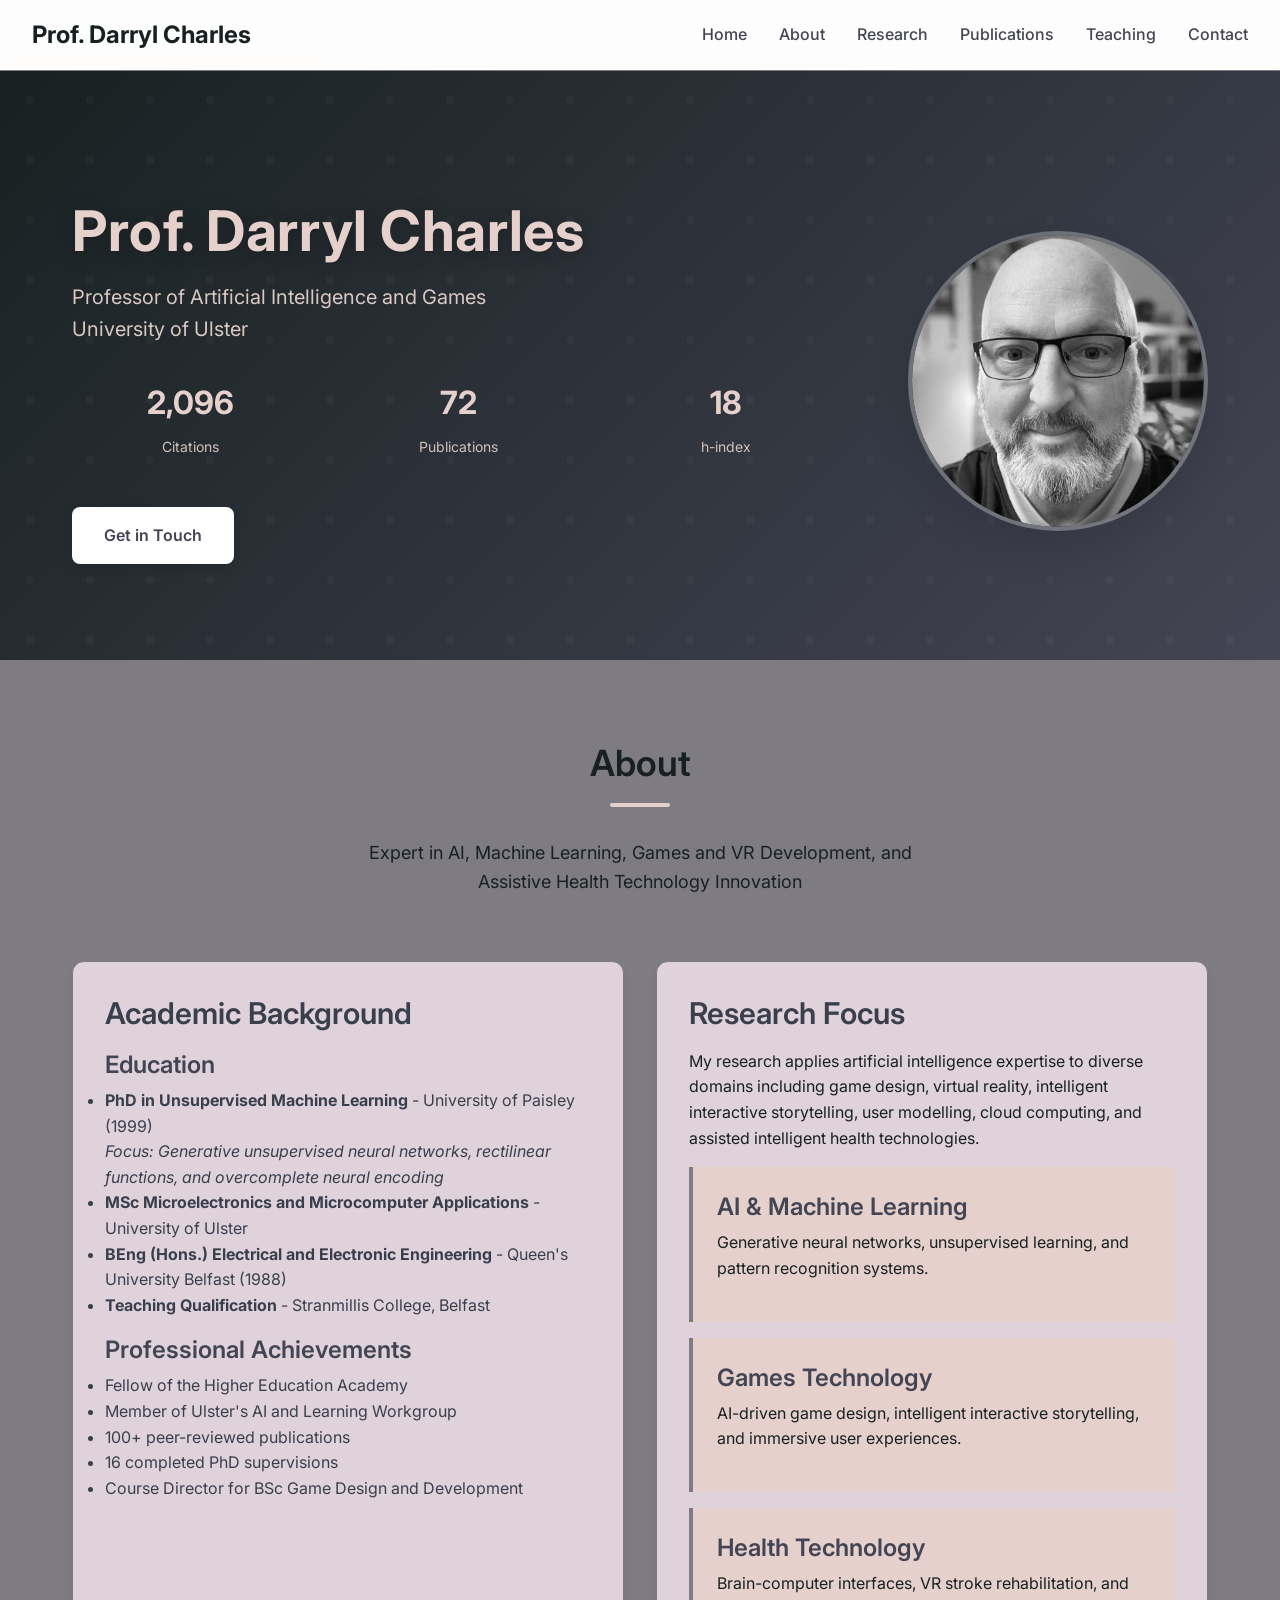
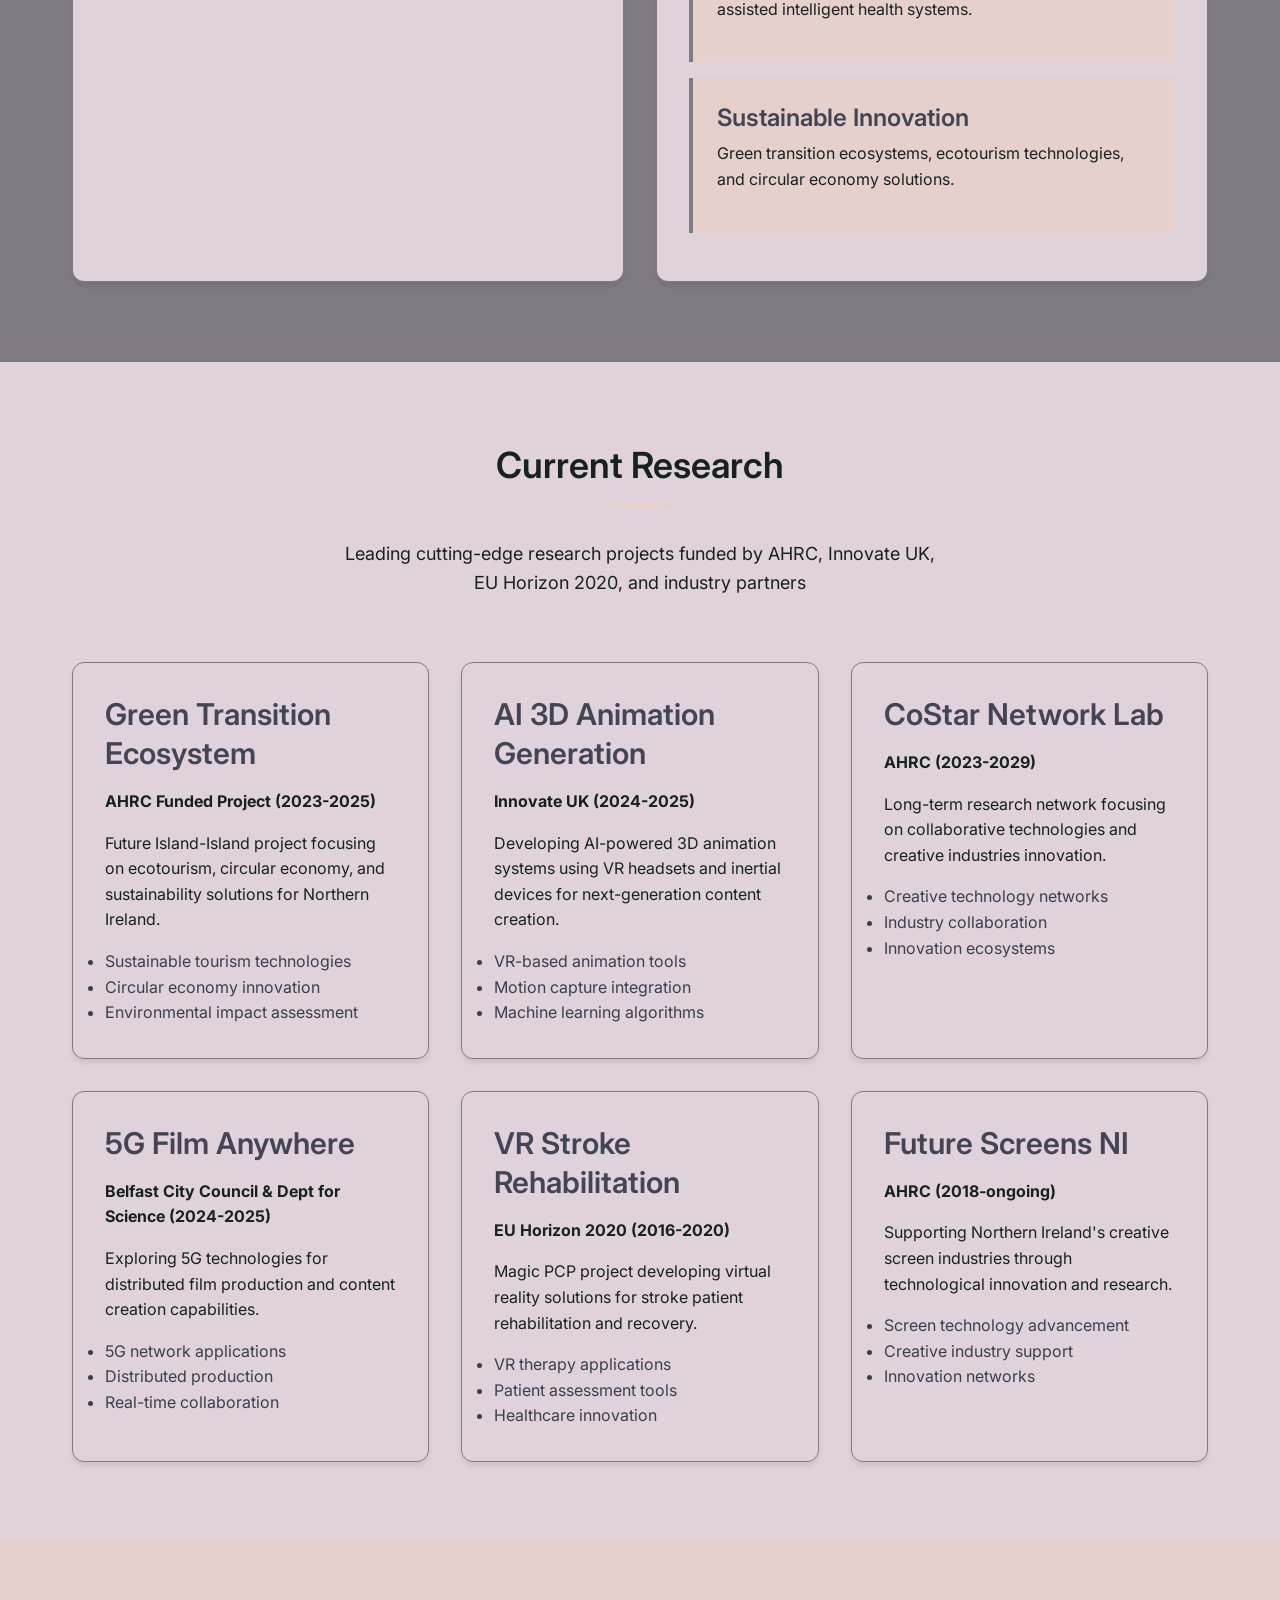
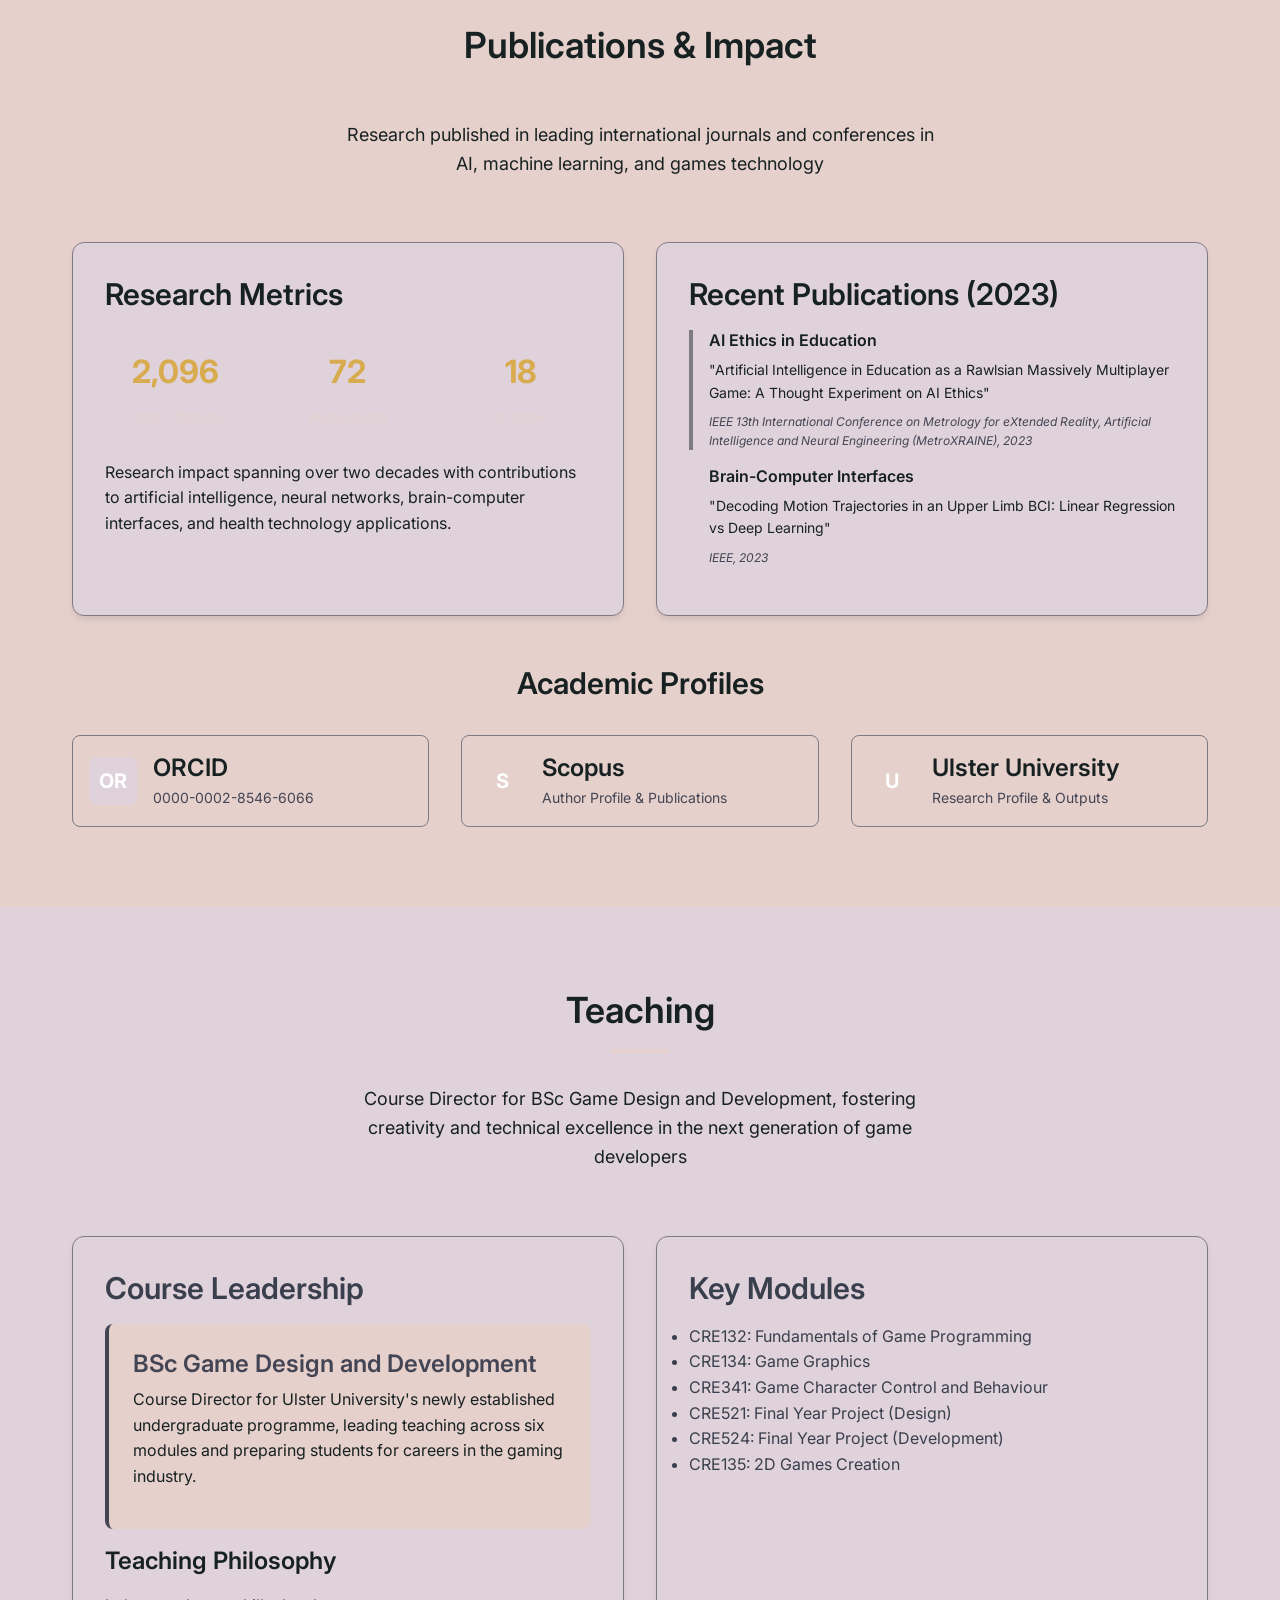
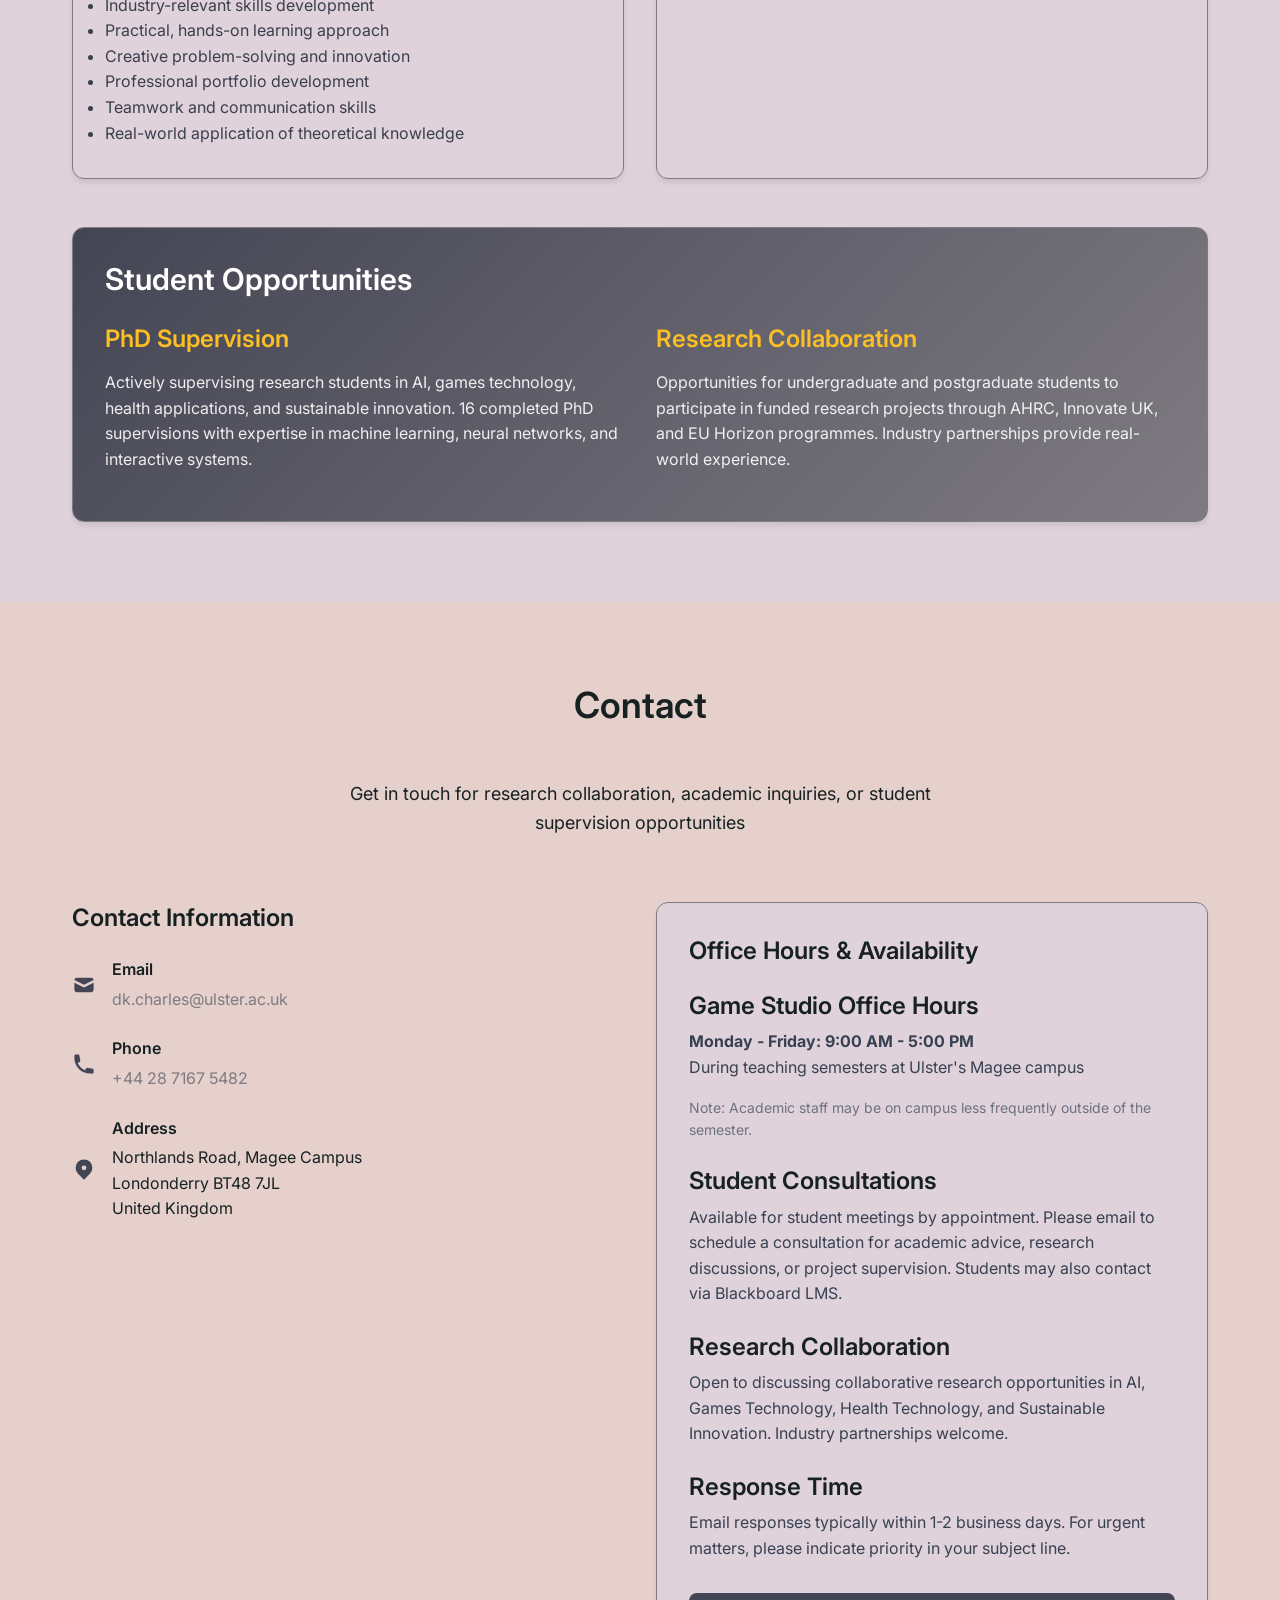
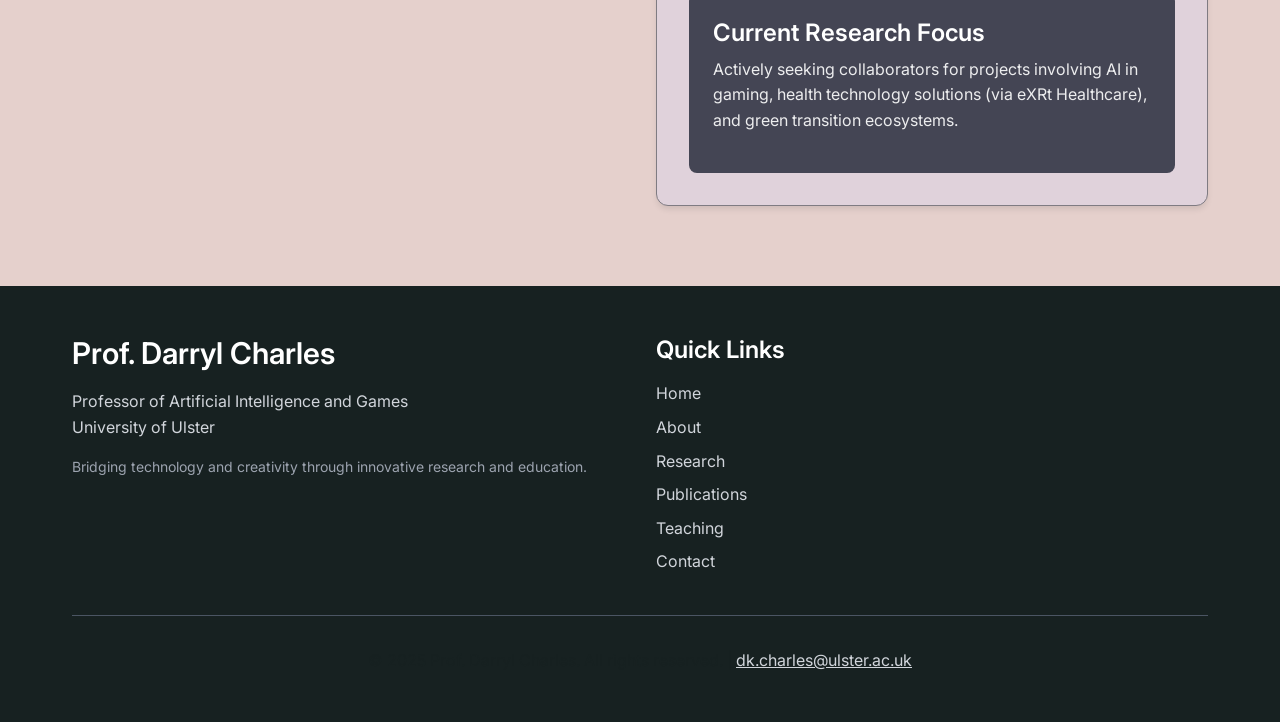
==== commit 89241064: "profile pic fixed and some text contrast" ====
--- a/index.html
+++ b/index.html
@@ -54,8 +54,7 @@
                     <a href="#contact" class="cta-button">Get in Touch</a>
                 </div>
                 <div class="hero-image">
-                    <img src="https://lh3.googleusercontent.com/glaKDUwMo7YFaz-4th4Lb-4QnccisZ-RJCleeSmJK34sb9-N-Fjgbi9dc_dJyBEKpm9iWUwJD_IC1NKUb3zz9XafLHYkKrJ720pzyfu0LP2ojNVaxvo8Olw-gm-hdpPv5CkmtL9RkfpGpXDzsHC64CG-Si915-SViFuZg0GAbUPJ1NUf4fkQtg=w1280" 
-                         alt="Prof. Darryl Charles - Professor of Artificial Intelligence and Games" />
+                    <img src="profile.jpg" alt="Prof. Darryl Charles - Professor of Artificial Intelligence and Games" />
                 </div>
             </div>
         </div>
--- a/styles.css
+++ b/styles.css
@@ -37,7 +37,7 @@
     --deep-black: #172121;
     --slate-grey: #444554;
     --muted-purple: #7F7B82;
-    --pale-mauve: #BFACB5;
+    --pale-mauve: #e0d2db;
     --blush: #E5D0CC;
 
     /* Compatibility mappings */
@@ -250,10 +250,19 @@
 }
 
 .stat-number {
-    color: var(--blush) !important;
     font-size: 2rem;
     font-weight: 700;
     margin-bottom: 0.5rem;
+}
+
+/* Keep blush color for hero stats only */
+.hero .stat-number {
+    color: var(--blush) !important;
+}
+
+/* Gold color for Research Metrics in Publications */
+#publications .stat-number {
+    color: #d8ab4e !important;
 }
 
 .stat-label {
@@ -534,4 +543,9 @@
 #about.section {
     background: var(--muted-purple) !important;
     color: var(--blush);
+}
+
+.card h3:contains('Research Metrics') ~ .hero-stats .stat-number, /* fallback for specificity */
+#publications .stat-number {
+    color: #d8ab4e !important;
 } 
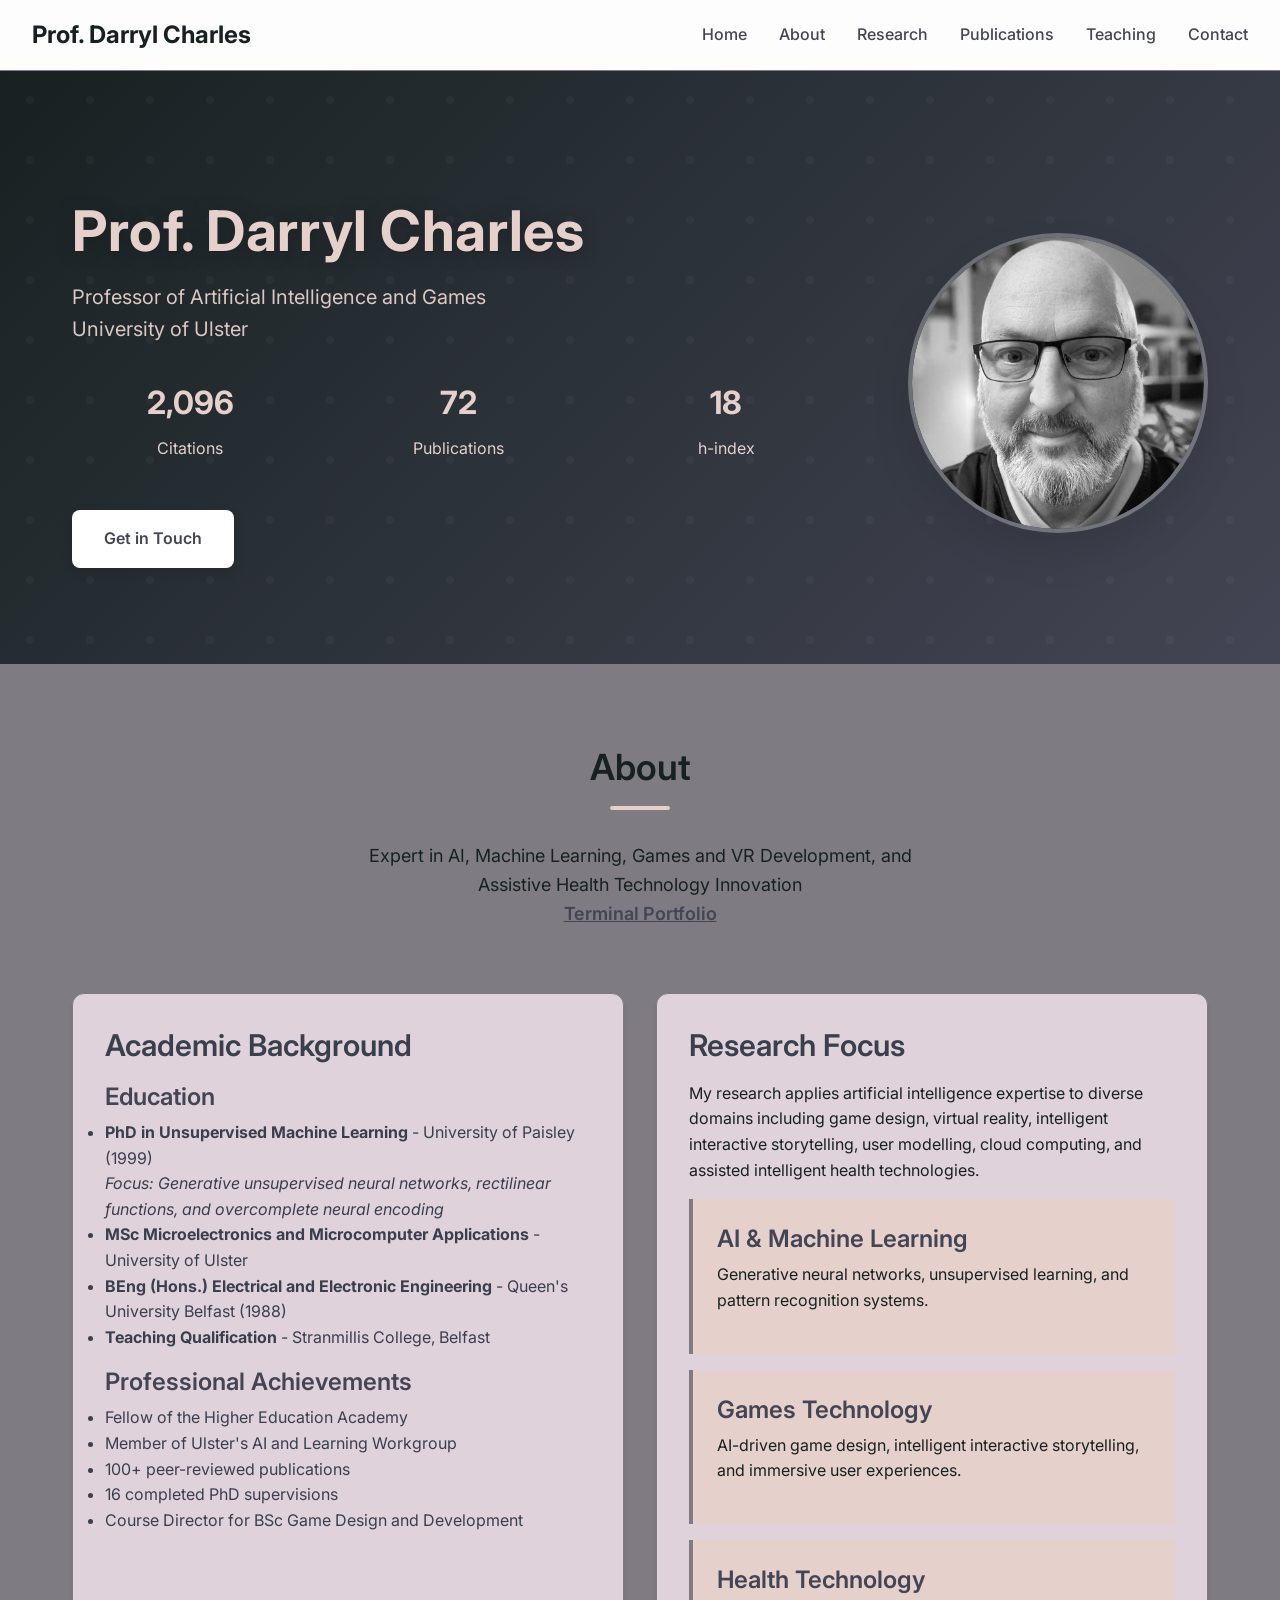
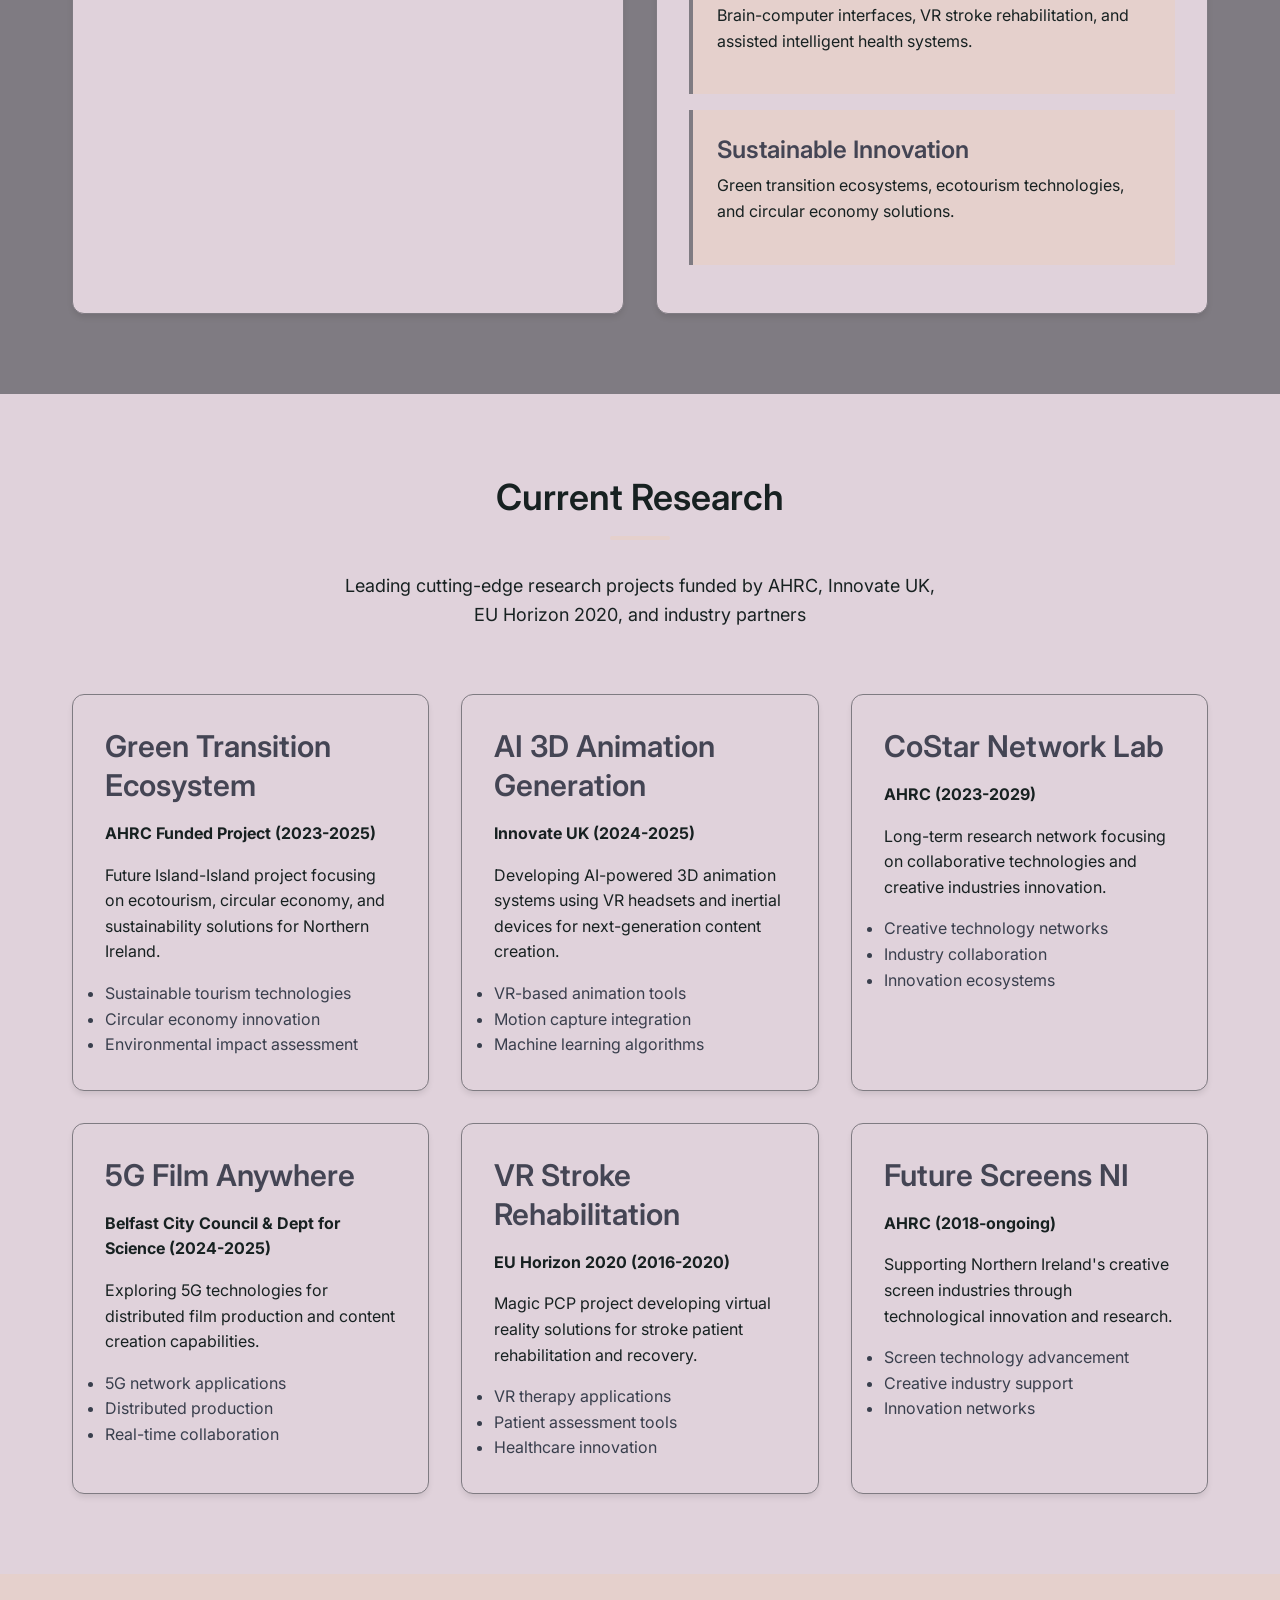
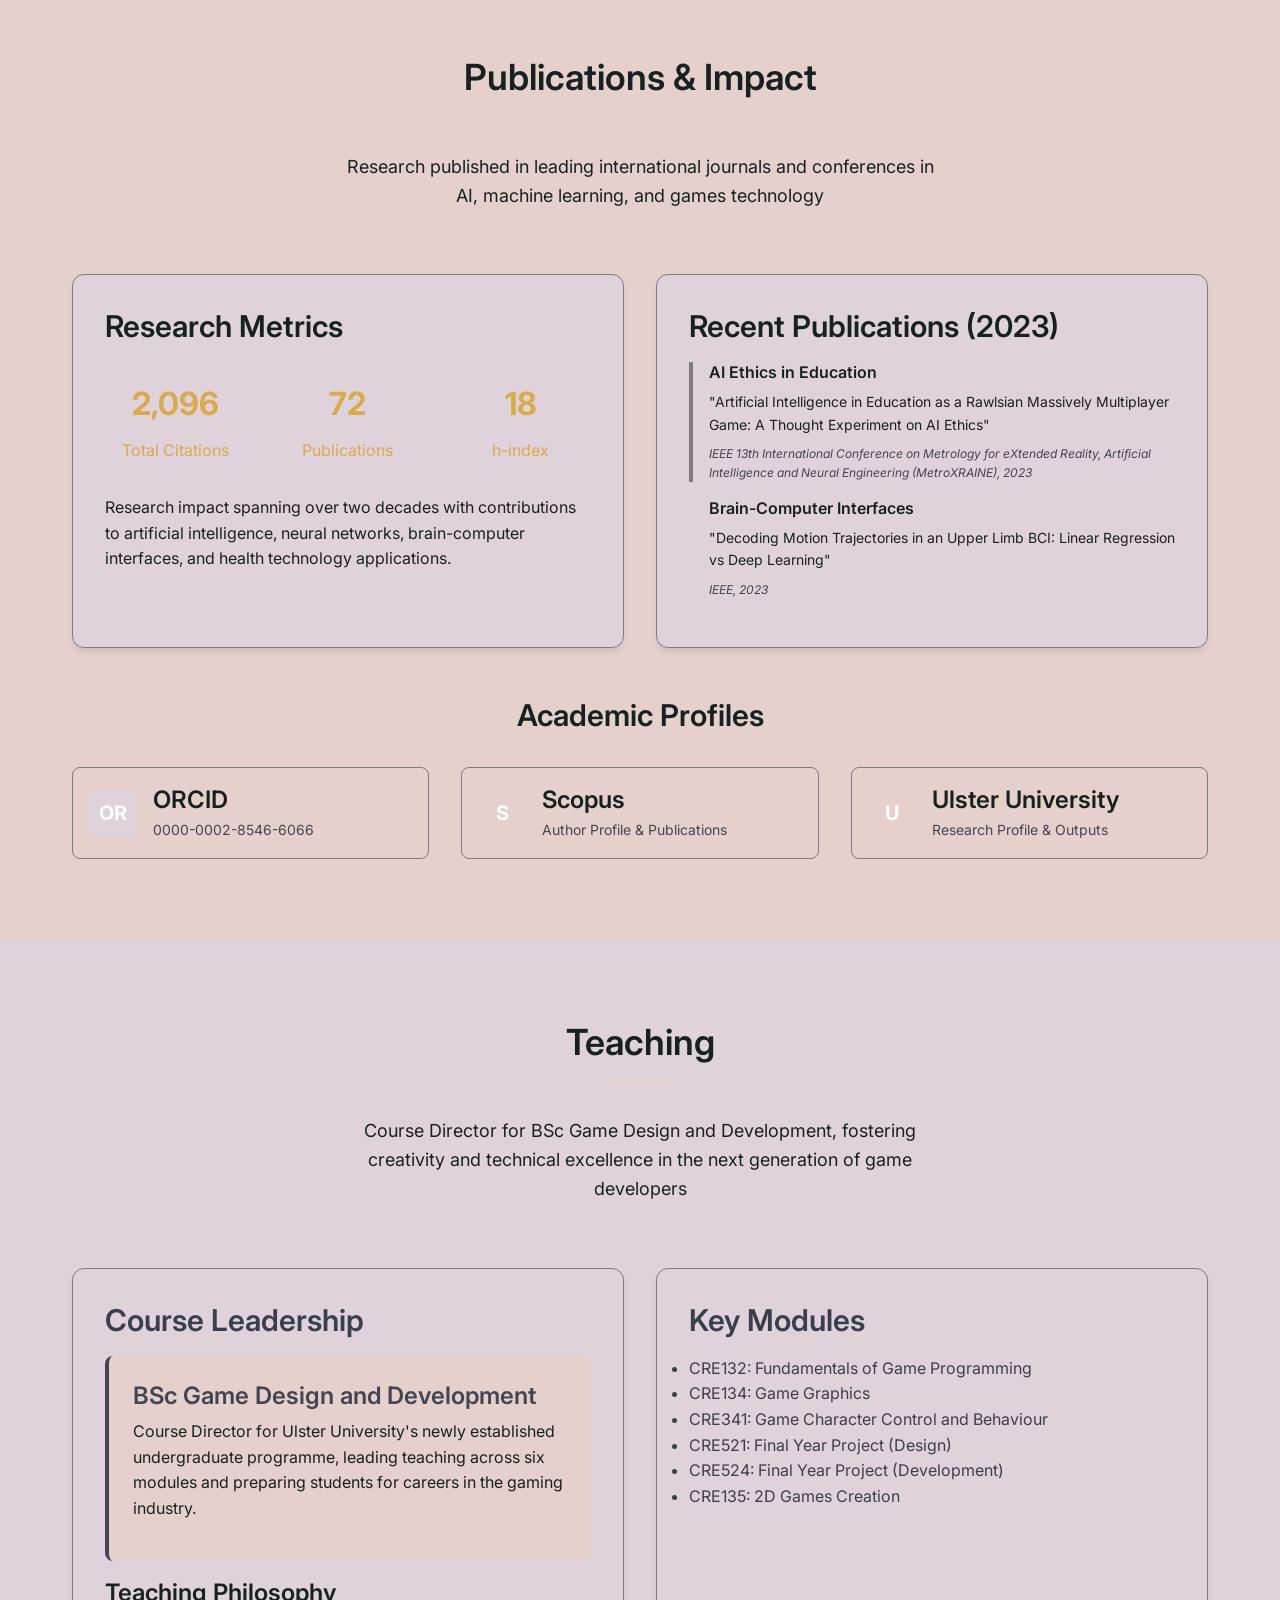
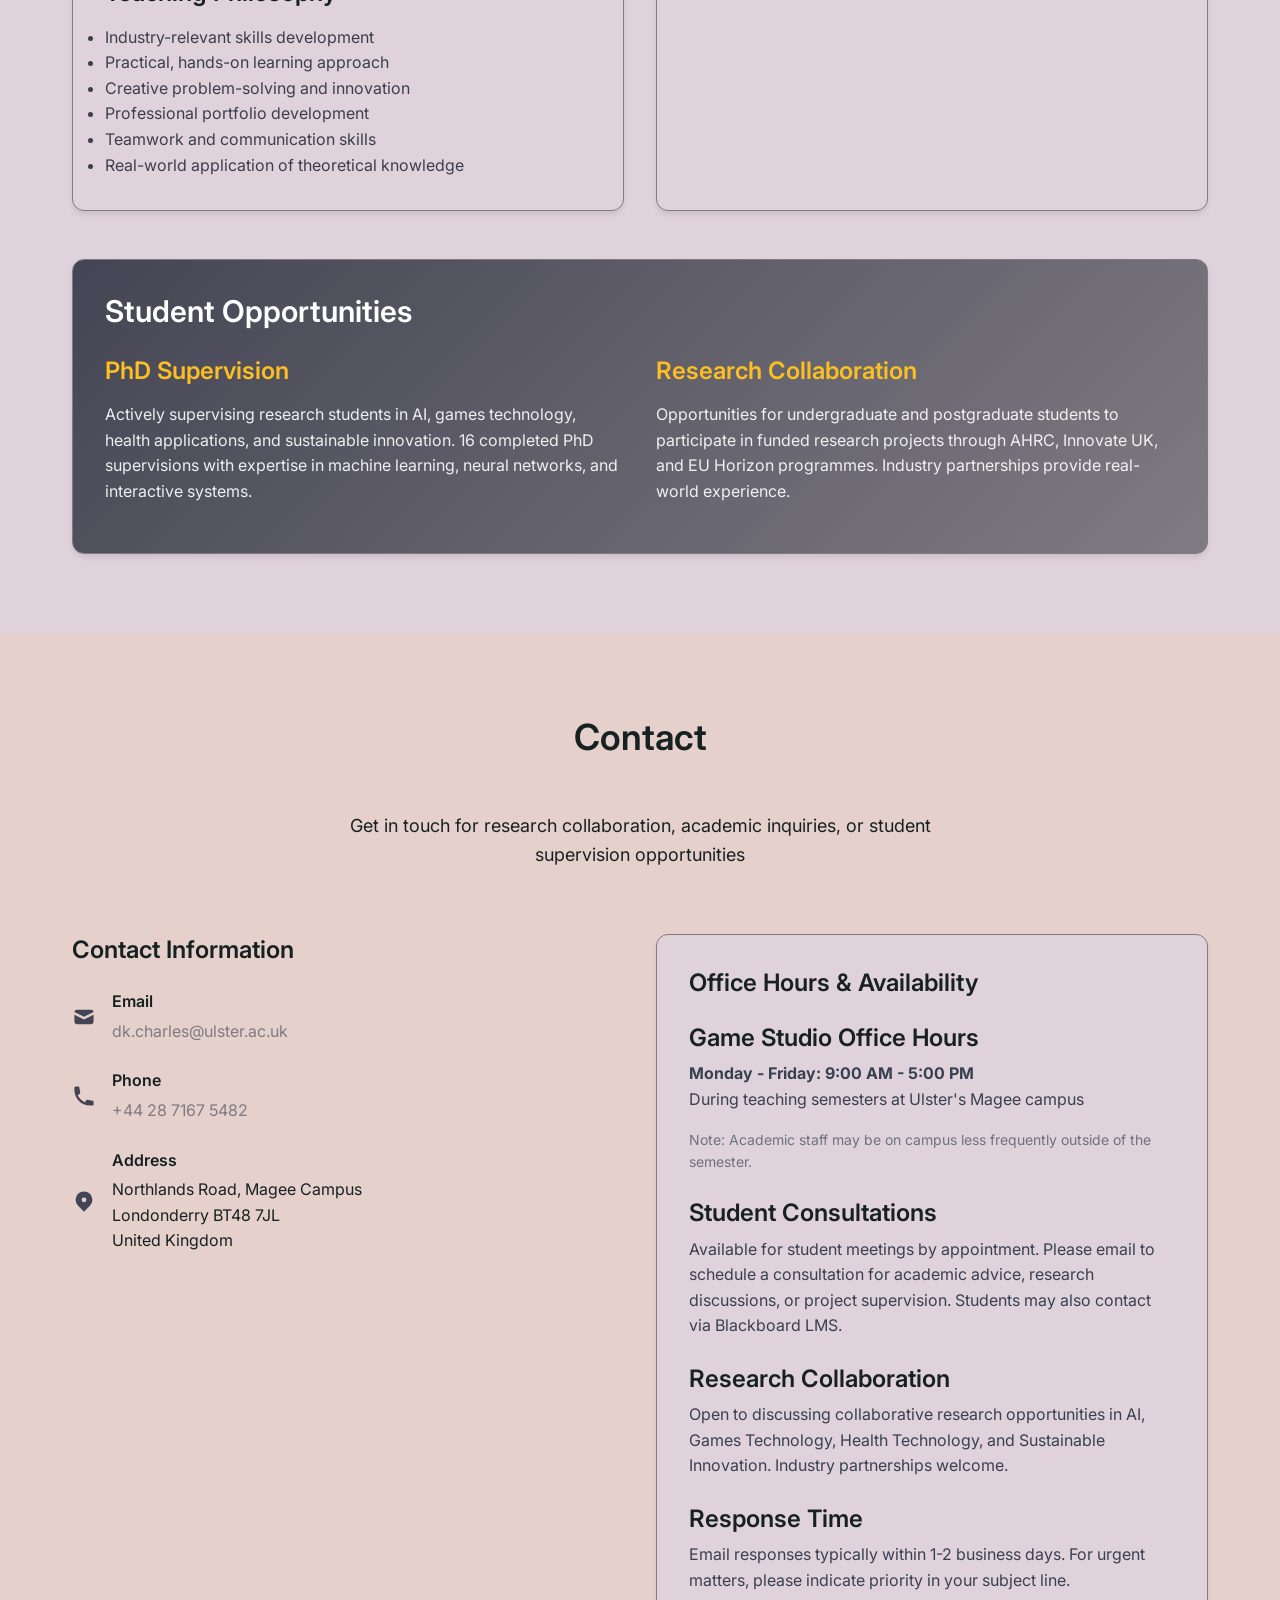
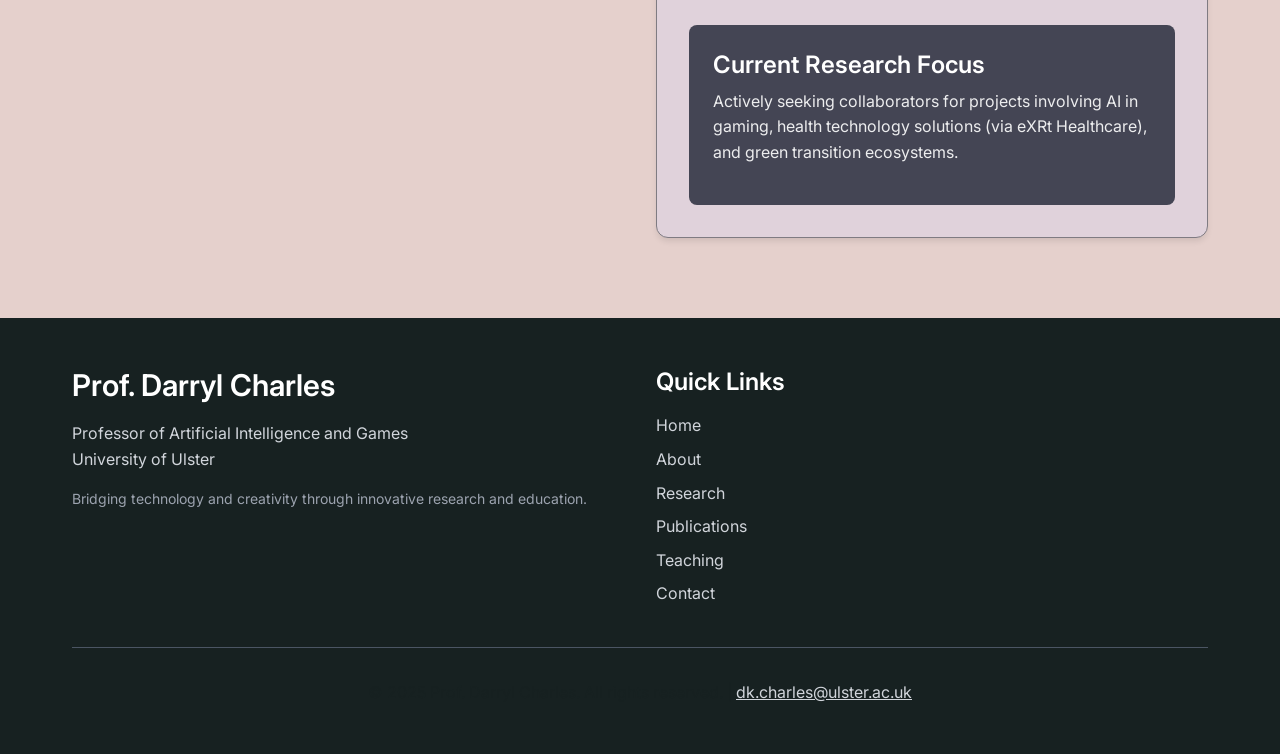
==== commit 5cc8b313: "Added Hugo Terminal link" ====
--- a/index.html
+++ b/index.html
@@ -68,6 +68,8 @@
                 <div class="section-divider"></div>
                 <p class="section-subtitle" style="color: #d4d4dc;">
                     Expert in AI, Machine Learning, Games and VR Development, and Assistive Health Technology Innovation
+                    <br />
+                    <a href="https://dkcharles.github.io/" target="_blank" rel="noopener" style="color: var(--primary-blue); font-weight: 600; text-decoration: underline;">Terminal Portfolio</a>
                 </p>
             </div>
 
--- a/styles.css
+++ b/styles.css
@@ -265,10 +265,8 @@
     color: #d8ab4e !important;
 }
 
-.stat-label {
-    font-size: 0.875rem;
-    opacity: 0.9;
-    color: var(--blush) !important;
+#publications .stat-label {
+    color: #d8ab4e !important;
 }
 
 /* Professional Photo Container */
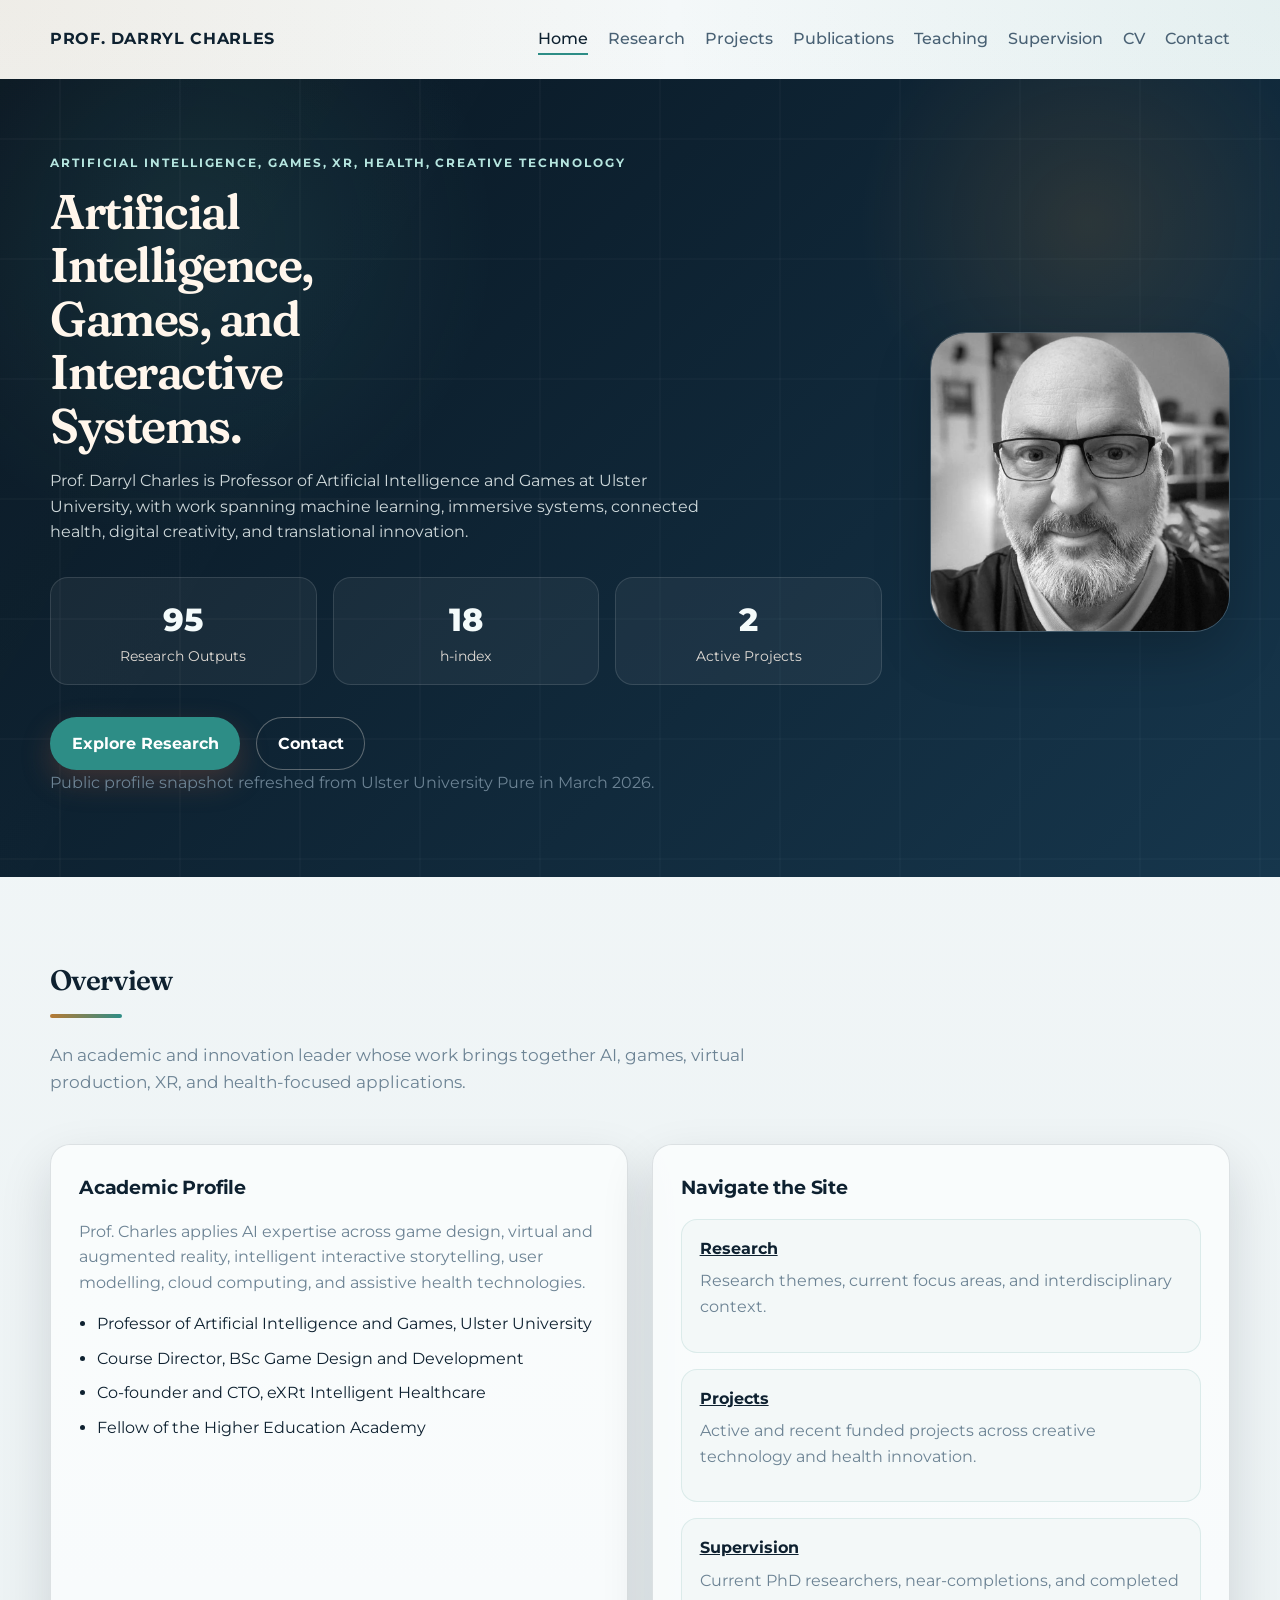
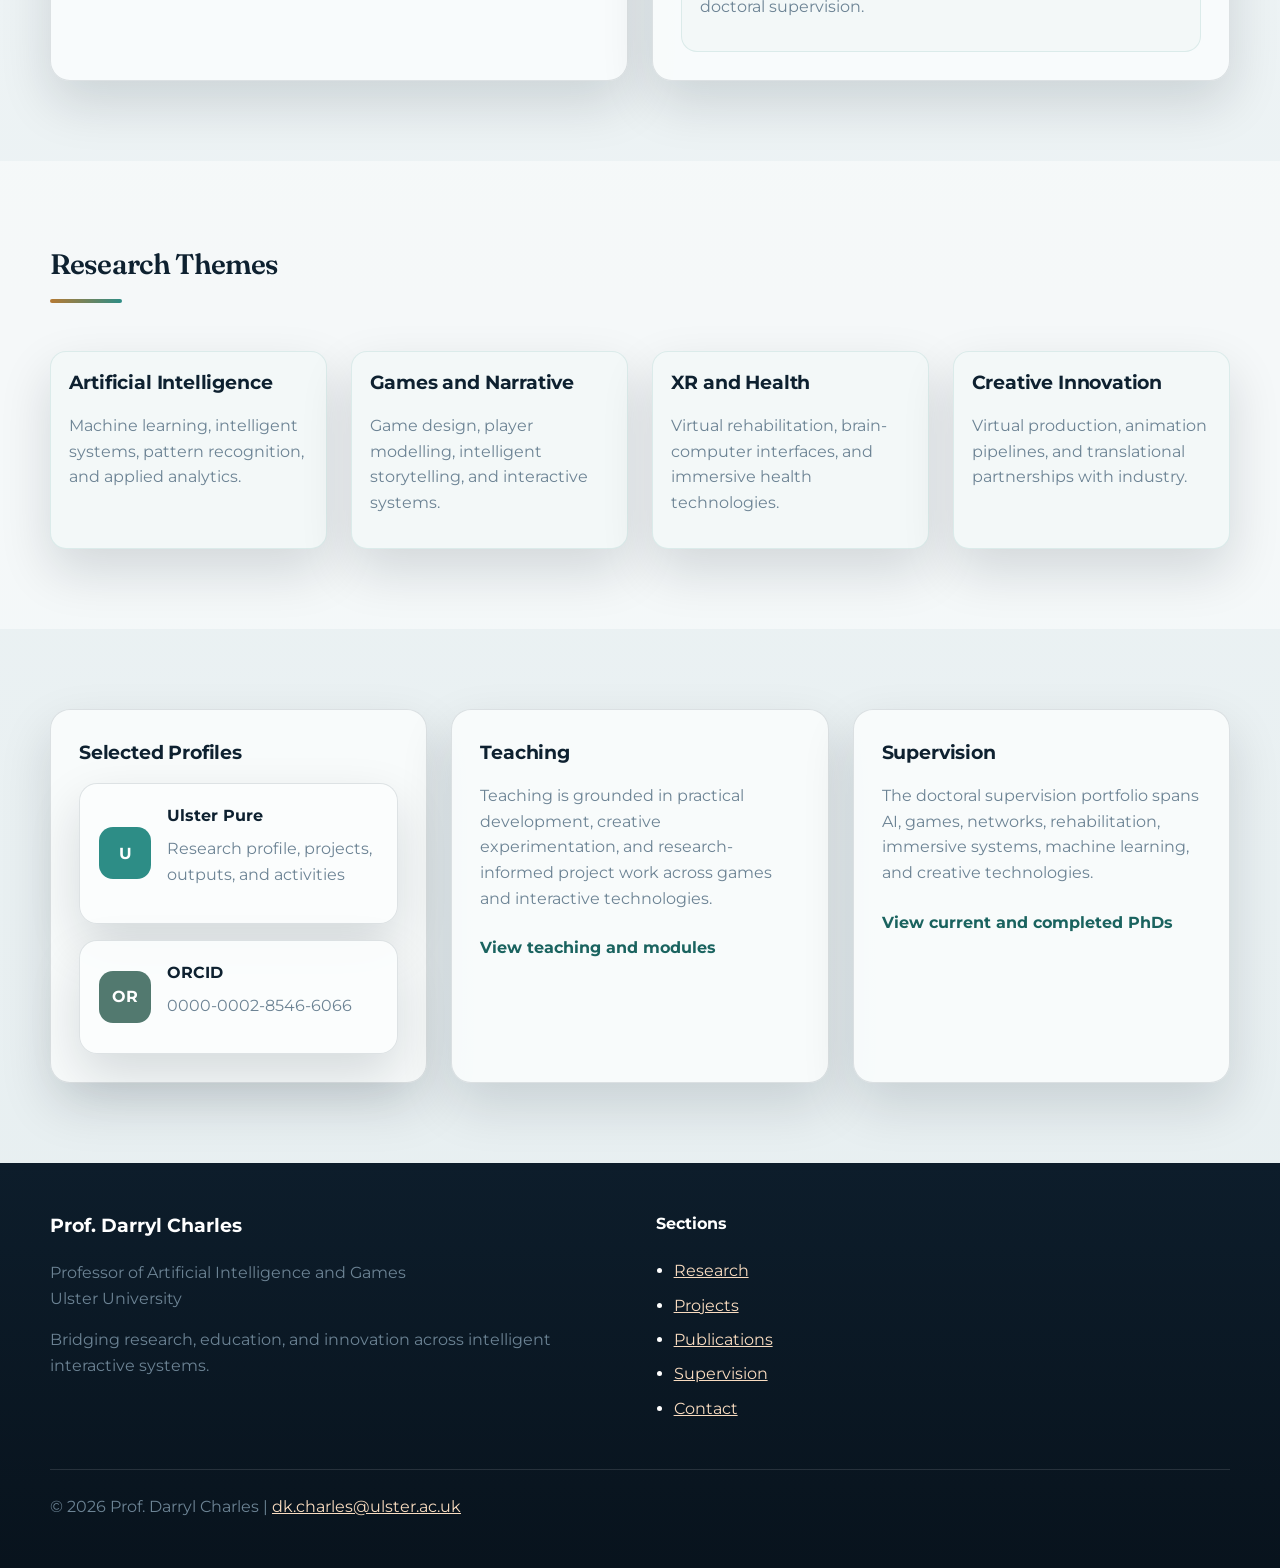
==== commit 57e198a1: "Restructure and refresh academic site" ====
--- a/index.html
+++ b/index.html
@@ -3,526 +3,210 @@
 <head>
     <meta charset="UTF-8">
     <meta name="viewport" content="width=device-width, initial-scale=1.0">
-    <title>Prof. Darryl Charles - Professor of Artificial Intelligence and Games</title>
-    <meta name="description" content="Professor Darryl Charles, Professor of Artificial Intelligence and Games at University of Ulster. Research in AI, game development, brain-computer interfaces, and health technology.">
-    
-    <!-- Fonts -->
-    <link href="https://fonts.googleapis.com/css2?family=Inter:wght@300;400;500;600;700&display=swap" rel="stylesheet">
+    <title>Prof. Darryl Charles | Home</title>
+    <meta name="description" content="Prof. Darryl Charles is Professor of Artificial Intelligence and Games at Ulster University, working across AI, games, XR, health technologies, and creative innovation.">
+    <link rel="preconnect" href="https://fonts.googleapis.com">
+    <link rel="preconnect" href="https://fonts.gstatic.com" crossorigin>
+    <link href="https://fonts.googleapis.com/css2?family=Fraunces:opsz,wght@9..144,500;9..144,600;9..144,700&family=Montserrat:wght@400;500;600;700;800&display=swap" rel="stylesheet">
     <link rel="stylesheet" href="styles.css">
 </head>
-<body>
-    <!-- Header -->
+<body data-page="home">
     <header class="header">
-        <nav class="nav">
-            <a href="#home" class="logo">Prof. Darryl Charles</a>
-            <ul class="nav-links">
-                <li><a href="#home" class="nav-link active">Home</a></li>
-                <li><a href="#about" class="nav-link">About</a></li>
-                <li><a href="#research" class="nav-link">Research</a></li>
-                <li><a href="#publications" class="nav-link">Publications</a></li>
-                <li><a href="#teaching" class="nav-link">Teaching</a></li>
-                <li><a href="#contact" class="nav-link">Contact</a></li>
+        <nav class="nav container" aria-label="Primary">
+            <a href="index.html" class="logo">Prof. Darryl Charles</a>
+            <ul class="nav-links" id="site-nav">
+                <li><a href="index.html" class="nav-link" data-nav="home">Home</a></li>
+                <li><a href="research.html" class="nav-link" data-nav="research">Research</a></li>
+                <li><a href="projects.html" class="nav-link" data-nav="projects">Projects</a></li>
+                <li><a href="publications.html" class="nav-link" data-nav="publications">Publications</a></li>
+                <li><a href="teaching.html" class="nav-link" data-nav="teaching">Teaching</a></li>
+                <li><a href="supervision.html" class="nav-link" data-nav="supervision">Supervision</a></li>
+                <li><a href="cv.html" class="nav-link" data-nav="cv">CV</a></li>
+                <li><a href="contact.html" class="nav-link" data-nav="contact">Contact</a></li>
             </ul>
-            <button class="mobile-menu-button" aria-label="Toggle menu">☰</button>
+            <button class="mobile-menu-button" aria-expanded="false" aria-controls="site-nav" aria-label="Toggle navigation menu">
+                <span class="menu-icon" aria-hidden="true">&#9776;</span>
+            </button>
         </nav>
     </header>
 
-    <!-- Hero Section -->
-    <section id="home" class="hero">
-        <div class="container">
-            <div class="hero-content">
-                <div class="hero-text">
-                    <h1>Prof. Darryl Charles</h1>
+    <main>
+        <section class="hero">
+            <div class="container hero-content">
+                <div class="hero-copy">
+                    <p class="eyebrow">Artificial Intelligence, Games, XR, Health, Creative Technology</p>
+                    <h1>Artificial Intelligence, Games, and Interactive Systems.</h1>
                     <p class="hero-subtitle">
-                        Professor of Artificial Intelligence and Games<br>
-                        University of Ulster
+                        Prof. Darryl Charles is Professor of Artificial Intelligence and Games at Ulster University,
+                        with work spanning machine learning, immersive systems, connected health, digital creativity,
+                        and translational innovation.
                     </p>
-                    <div class="hero-stats">
+                    <div class="hero-stats" aria-label="Research highlights">
                         <div class="stat">
-                            <div class="stat-number">2,096</div>
-                            <div class="stat-label">Citations</div>
-                        </div>
-                        <div class="stat">
-                            <div class="stat-number">72</div>
-                            <div class="stat-label">Publications</div>
+                            <div class="stat-number">95</div>
+                            <div class="stat-label">Research Outputs</div>
                         </div>
                         <div class="stat">
                             <div class="stat-number">18</div>
                             <div class="stat-label">h-index</div>
                         </div>
+                        <div class="stat">
+                            <div class="stat-number">2</div>
+                            <div class="stat-label">Active Projects</div>
+                        </div>
                     </div>
-                    <a href="#contact" class="cta-button">Get in Touch</a>
+                    <div class="hero-actions">
+                        <a href="research.html" class="cta-button">Explore Research</a>
+                        <a href="contact.html" class="cta-button cta-button-secondary">Contact</a>
+                    </div>
+                    <p class="source-note hero-note">Public profile snapshot refreshed from Ulster University Pure in March 2026.</p>
                 </div>
                 <div class="hero-image">
-                    <img src="profile.jpg" alt="Prof. Darryl Charles - Professor of Artificial Intelligence and Games" />
-                </div>
-            </div>
-        </div>
-    </section>
-
-    <!-- About Section -->
-    <section id="about" class="section">
-        <div class="container">
-            <div class="section-header">
-                <h2 class="section-title">About</h2>
-                <div class="section-divider"></div>
-                <p class="section-subtitle" style="color: #d4d4dc;">
-                    Expert in AI, Machine Learning, Games and VR Development, and Assistive Health Technology Innovation
-                    <br />
-                    <a href="https://dkcharles.github.io/" target="_blank" rel="noopener" style="color: var(--primary-blue); font-weight: 600; text-decoration: underline;">Terminal Portfolio</a>
-                </p>
-            </div>
-
-            <div class="grid grid-2">
-                <div class="card">
-                    <h3 style="color: #393f4d;">Academic Background</h3>
-                    <div class="space-y-4">
-                        <div>
-                            <h4 style="color: var(--primary-blue); margin-bottom: 0.5rem;">Education</h4>
-                            <ul style="color: #393f4d;">
-                                <li><strong>PhD in Unsupervised Machine Learning</strong> - University of Paisley (1999)<br>
-                                    <em>Focus: Generative unsupervised neural networks, rectilinear functions, and overcomplete neural encoding</em></li>
-                                <li><strong>MSc Microelectronics and Microcomputer Applications</strong> - University of Ulster</li>
-                                <li><strong>BEng (Hons.) Electrical and Electronic Engineering</strong> - Queen's University Belfast (1988)</li>
-                                <li><strong>Teaching Qualification</strong> - Stranmillis College, Belfast</li>
-                            </ul>
-                        </div>
-                        
-                        <div>
-                            <h4 style="color: var(--primary-blue); margin-bottom: 0.5rem;">Professional Achievements</h4>
-                            <ul style="color: #393f4d;">
-                                <li>Fellow of the Higher Education Academy</li>
-                                <li>Member of Ulster's AI and Learning Workgroup</li>
-                                <li>100+ peer-reviewed publications</li>
-                                <li>16 completed PhD supervisions</li>
-                                <li>Course Director for BSc Game Design and Development</li>
-                            </ul>
-                        </div>
-                    </div>
-                </div>
-
-                <div class="card">
-                    <h3 style="color: #393f4d;">Research Focus</h3>
-                    <div class="space-y-4">
-                        <p>My research applies artificial intelligence expertise to diverse domains including game design, virtual reality, intelligent interactive storytelling, user modelling, cloud computing, and assisted intelligent health technologies.</p>
-                        
-                        <div class="research-area">
-                            <h4>AI & Machine Learning</h4>
-                            <p>Generative neural networks, unsupervised learning, and pattern recognition systems.</p>
-                        </div>
-                        
-                        <div class="research-area">
-                            <h4>Games Technology</h4>
-                            <p>AI-driven game design, intelligent interactive storytelling, and immersive user experiences.</p>
-                        </div>
-                        
-                        <div class="research-area">
-                            <h4>Health Technology</h4>
-                            <p>Brain-computer interfaces, VR stroke rehabilitation, and assisted intelligent health systems.</p>
-                        </div>
-                        
-                        <div class="research-area">
-                            <h4>Sustainable Innovation</h4>
-                            <p>Green transition ecosystems, ecotourism technologies, and circular economy solutions.</p>
-                        </div>
-                    </div>
-                </div>
-            </div>
-        </div>
-    </section>
-
-    <!-- Research Section -->
-    <section id="research" class="section section-alt">
-        <div class="container">
-            <div class="section-header">
-                <h2 class="section-title">Current Research</h2>
-                <div class="section-divider"></div>
-                <p class="section-subtitle">
-                    Leading cutting-edge research projects funded by AHRC, Innovate UK, EU Horizon 2020, and industry partners
-                </p>
-            </div>
-
-            <div class="grid grid-3">
-                <div class="card">
-                    <h3 style="color: var(--primary-blue);">Green Transition Ecosystem</h3>
-                    <p><strong>AHRC Funded Project (2023-2025)</strong></p>
-                    <p>Future Island-Island project focusing on ecotourism, circular economy, and sustainability solutions for Northern Ireland.</p>
-                    <ul style="color: #393f4d;">
-                        <li>Sustainable tourism technologies</li>
-                        <li>Circular economy innovation</li>
-                        <li>Environmental impact assessment</li>
-                    </ul>
-                </div>
-
-                <div class="card">
-                    <h3 style="color: var(--primary-blue);">AI 3D Animation Generation</h3>
-                    <p><strong>Innovate UK (2024-2025)</strong></p>
-                    <p>Developing AI-powered 3D animation systems using VR headsets and inertial devices for next-generation content creation.</p>
-                    <ul style="color: #393f4d;">
-                        <li>VR-based animation tools</li>
-                        <li>Motion capture integration</li>
-                        <li>Machine learning algorithms</li>
-                    </ul>
-                </div>
-
-                <div class="card">
-                    <h3 style="color: var(--primary-blue);">CoStar Network Lab</h3>
-                    <p><strong>AHRC (2023-2029)</strong></p>
-                    <p>Long-term research network focusing on collaborative technologies and creative industries innovation.</p>
-                    <ul style="color: #393f4d;">
-                        <li>Creative technology networks</li>
-                        <li>Industry collaboration</li>
-                        <li>Innovation ecosystems</li>
-                    </ul>
-                </div>
-
-                <div class="card">
-                    <h3 style="color: var(--primary-blue);">5G Film Anywhere</h3>
-                    <p><strong>Belfast City Council & Dept for Science (2024-2025)</strong></p>
-                    <p>Exploring 5G technologies for distributed film production and content creation capabilities.</p>
-                    <ul style="color: #393f4d;">
-                        <li>5G network applications</li>
-                        <li>Distributed production</li>
-                        <li>Real-time collaboration</li>
-                    </ul>
-                </div>
-
-                <div class="card">
-                    <h3 style="color: var(--primary-blue);">VR Stroke Rehabilitation</h3>
-                    <p><strong>EU Horizon 2020 (2016-2020)</strong></p>
-                    <p>Magic PCP project developing virtual reality solutions for stroke patient rehabilitation and recovery.</p>
-                    <ul style="color: #393f4d;">
-                        <li>VR therapy applications</li>
-                        <li>Patient assessment tools</li>
-                        <li>Healthcare innovation</li>
-                    </ul>
-                </div>
-
-                <div class="card">
-                    <h3 style="color: var(--primary-blue);">Future Screens NI</h3>
-                    <p><strong>AHRC (2018-ongoing)</strong></p>
-                    <p>Supporting Northern Ireland's creative screen industries through technological innovation and research.</p>
-                    <ul style="color: #393f4d;">
-                        <li>Screen technology advancement</li>
-                        <li>Creative industry support</li>
-                        <li>Innovation networks</li>
-                    </ul>
-                </div>
-            </div>
-        </div>
-    </section>
-
-    <!-- Publications Section -->
-    <section id="publications" class="section">
-        <div class="container">
-            <div class="section-header">
-                <h2 class="section-title">Publications & Impact</h2>
-                <div class="section-divider"></div>
-                <p class="section-subtitle">
-                    Research published in leading international journals and conferences in AI, machine learning, and games technology
-                </p>
-            </div>
-
-            <div class="grid grid-2">
-                <div class="card">
-                    <h3>Research Metrics</h3>
-                    <div class="hero-stats" style="margin: 2rem 0;">
-                        <div class="stat" style="color: var(--dark-grey);">
-                            <div class="stat-number" style="color: var(--primary-blue);">2,096</div>
-                            <div class="stat-label">Total Citations</div>
-                        </div>
-                        <div class="stat" style="color: var(--dark-grey);">
-                            <div class="stat-number" style="color: var(--success-green);">72</div>
-                            <div class="stat-label">Publications</div>
-                        </div>
-                        <div class="stat" style="color: var(--dark-grey);">
-                            <div class="stat-number" style="color: var(--ulster-red);">18</div>
-                            <div class="stat-label">h-index</div>
-                        </div>
-                    </div>
-                    <p>Research impact spanning over two decades with contributions to artificial intelligence, neural networks, brain-computer interfaces, and health technology applications.</p>
-                </div>
-
-                <div class="card">
-                    <h3>Recent Publications (2023)</h3>
-                    <div class="space-y-4">
-                        <div style="border-left: 4px solid var(--secondary-blue); padding-left: 1rem;">
-                            <h4 style="font-size: 1rem; margin-bottom: 0.5rem;">AI Ethics in Education</h4>
-                            <p style="font-size: 0.875rem; margin-bottom: 0.5rem;">
-                                "Artificial Intelligence in Education as a Rawlsian Massively Multiplayer Game: A Thought Experiment on AI Ethics"
-                            </p>
-                            <p style="font-size: 0.75rem; color: var(--medium-grey);">
-                                <em>IEEE 13th International Conference on Metrology for eXtended Reality, Artificial Intelligence and Neural Engineering (MetroXRAINE), 2023</em>
-                            </p>
-                        </div>
-                        
-                        <div style="border-left: 4px solid var(--success-green); padding-left: 1rem;">
-                            <h4 style="font-size: 1rem; margin-bottom: 0.5rem;">Brain-Computer Interfaces</h4>
-                            <p style="font-size: 0.875rem; margin-bottom: 0.5rem;">
-                                "Decoding Motion Trajectories in an Upper Limb BCI: Linear Regression vs Deep Learning"
-                            </p>
-                            <p style="font-size: 0.75rem; color: var(--medium-grey);">
-                                <em>IEEE, 2023</em>
-                            </p>
-                        </div>
-                    </div>
-                </div>
-            </div>
-
-            <div class="space-y-8" style="margin-top: 3rem;">
-                <div>
-                    <h3 style="text-align: center; margin-bottom: 2rem;">Academic Profiles</h3>
-                    <div class="grid grid-3">
-                        <a href="https://orcid.org/0000-0002-8546-6066" target="_blank" rel="noopener" class="profile-link">
-                            <div class="profile-icon profile-icon-green">OR</div>
-                            <div class="profile-info">
-                                <h4>ORCID</h4>
-                                <p>0000-0002-8546-6066</p>
+                    <img src="profile.jpg" alt="Portrait of Prof. Darryl Charles">
+                </div>
+            </div>
+        </section>
+
+        <section class="section">
+            <div class="container">
+                <div class="section-header align-left">
+                    <h2 class="section-title">Overview</h2>
+                    <div class="section-divider"></div>
+                    <p class="section-subtitle">
+                        An academic and innovation leader whose work brings together AI, games, virtual production,
+                        XR, and health-focused applications.
+                    </p>
+                </div>
+                <div class="grid grid-2">
+                    <article class="card">
+                        <h3>Academic Profile</h3>
+                        <p>
+                            Prof. Charles applies AI expertise across game design, virtual and augmented reality,
+                            intelligent interactive storytelling, user modelling, cloud computing, and assistive health technologies.
+                        </p>
+                        <ul class="detail-list">
+                            <li>Professor of Artificial Intelligence and Games, Ulster University</li>
+                            <li>Course Director, BSc Game Design and Development</li>
+                            <li>Co-founder and CTO, eXRt Intelligent Healthcare</li>
+                            <li>Fellow of the Higher Education Academy</li>
+                        </ul>
+                    </article>
+                    <article class="card">
+                        <h3>Navigate the Site</h3>
+                        <div class="space-y-4">
+                            <div class="feature-panel">
+                                <h4><a href="research.html">Research</a></h4>
+                                <p>Research themes, current focus areas, and interdisciplinary context.</p>
                             </div>
-                        </a>
-                        
-                        <a href="https://www.scopus.com/authid/detail.uri?authorId=12239187300" target="_blank" rel="noopener" class="profile-link">
-                            <div class="profile-icon profile-icon-orange">S</div>
-                            <div class="profile-info">
-                                <h4>Scopus</h4>
-                                <p>Author Profile & Publications</p>
+                            <div class="feature-panel">
+                                <h4><a href="projects.html">Projects</a></h4>
+                                <p>Active and recent funded projects across creative technology and health innovation.</p>
                             </div>
-                        </a>
-                        
-                        <a href="https://pure.ulster.ac.uk/en/persons/darryl-charles" target="_blank" rel="noopener" class="profile-link">
-                            <div class="profile-icon profile-icon-red">U</div>
-                            <div class="profile-info">
-                                <h4>Ulster University</h4>
-                                <p>Research Profile & Outputs</p>
+                            <div class="feature-panel">
+                                <h4><a href="supervision.html">Supervision</a></h4>
+                                <p>Current PhD researchers, near-completions, and completed doctoral supervision.</p>
                             </div>
-                        </a>
-                    </div>
-                </div>
-            </div>
-        </div>
-    </section>
-
-    <!-- Teaching Section -->
-    <section id="teaching" class="section section-alt">
-        <div class="container">
-            <div class="section-header">
-                <h2 class="section-title">Teaching</h2>
-                <div class="section-divider"></div>
-                <p class="section-subtitle">
-                    Course Director for BSc Game Design and Development, fostering creativity and technical excellence in the next generation of game developers
-                </p>
-            </div>
-
-            <div class="grid grid-2">
-                <div class="card">
-                    <h3 style="color: #393f4d;">Course Leadership</h3>
-                    <div class="space-y-4">
-                        <div style="background: var(--light-blue); padding: 1.5rem; border-radius: 0.5rem; border-left: 4px solid var(--primary-blue);">
-                            <h4 style="color: var(--primary-blue); margin-bottom: 0.5rem;">BSc Game Design and Development</h4>
-                            <p>Course Director for Ulster University's newly established undergraduate programme, leading teaching across six modules and preparing students for careers in the gaming industry.</p>
-                        </div>
-                        
-                        <div>
-                            <h4>Teaching Philosophy</h4>
-                            <ul style="color: #393f4d;">
-                                <li>Industry-relevant skills development</li>
-                                <li>Practical, hands-on learning approach</li>
-                                <li>Creative problem-solving and innovation</li>
-                                <li>Professional portfolio development</li>
-                                <li>Teamwork and communication skills</li>
-                                <li>Real-world application of theoretical knowledge</li>
-                            </ul>
-                        </div>
-                    </div>
-                </div>
-
-                <div class="card">
-                    <h3 style="color: #393f4d;">Key Modules</h3>
-                    <ul style="color: #393f4d;">
-                        <li>CRE132: Fundamentals of Game Programming</li>
-                        <li>CRE134: Game Graphics</li>
-                        <li>CRE341: Game Character Control and Behaviour</li>
-                        <li>CRE521: Final Year Project (Design)</li>
-                        <li>CRE524: Final Year Project (Development)</li>
-                        <li>CRE135: 2D Games Creation</li>
-                    </ul>
-                </div>
-            </div>
-
-            <div style="margin-top: 3rem;">
-                <div class="card" style="background: linear-gradient(135deg, var(--primary-blue) 0%, var(--secondary-blue) 100%); color: white;">
-                    <h3 style="color: white;">Student Opportunities</h3>
-                    <div class="grid grid-2" style="gap: 2rem; margin-top: 1.5rem;">
-                        <div>
-                            <h4 style="color: #fbbf24; margin-bottom: 1rem;">PhD Supervision</h4>
-                            <p style="color: rgba(255, 255, 255, 0.9);">
-                                Actively supervising research students in AI, games technology, health applications, and sustainable innovation. 
-                                16 completed PhD supervisions with expertise in machine learning, neural networks, and interactive systems.
-                            </p>
-                        </div>
-                        <div>
-                            <h4 style="color: #fbbf24; margin-bottom: 1rem;">Research Collaboration</h4>
-                            <p style="color: rgba(255, 255, 255, 0.9);">
-                                Opportunities for undergraduate and postgraduate students to participate in funded research projects 
-                                through AHRC, Innovate UK, and EU Horizon programmes. Industry partnerships provide real-world experience.
-                            </p>
-                        </div>
-                    </div>
-                </div>
-            </div>
-        </div>
-    </section>
-
-    <!-- Contact Section -->
-    <section id="contact" class="section">
-        <div class="container">
-            <div class="section-header">
-                <h2 class="section-title">Contact</h2>
-                <div class="section-divider"></div>
-                <p class="section-subtitle">
-                    Get in touch for research collaboration, academic inquiries, or student supervision opportunities
-                </p>
-            </div>
-
-            <div class="grid grid-2">
-                <!-- Contact Information -->
-                <div class="space-y-8">
-                    <div>
-                        <h3 style="font-size: 1.5rem; font-weight: 600; margin-bottom: 1.5rem;">Contact Information</h3>
+                        </div>
+                    </article>
+                </div>
+            </div>
+        </section>
+
+        <section class="section section-alt">
+            <div class="container">
+                <div class="section-header align-left">
+                    <h2 class="section-title">Research Themes</h2>
+                    <div class="section-divider"></div>
+                </div>
+                <div class="grid grid-4">
+                    <article class="card theme-card">
+                        <h3>Artificial Intelligence</h3>
+                        <p>Machine learning, intelligent systems, pattern recognition, and applied analytics.</p>
+                    </article>
+                    <article class="card theme-card">
+                        <h3>Games and Narrative</h3>
+                        <p>Game design, player modelling, intelligent storytelling, and interactive systems.</p>
+                    </article>
+                    <article class="card theme-card">
+                        <h3>XR and Health</h3>
+                        <p>Virtual rehabilitation, brain-computer interfaces, and immersive health technologies.</p>
+                    </article>
+                    <article class="card theme-card">
+                        <h3>Creative Innovation</h3>
+                        <p>Virtual production, animation pipelines, and translational partnerships with industry.</p>
+                    </article>
+                </div>
+            </div>
+        </section>
+
+        <section class="section">
+            <div class="container">
+                <div class="grid grid-3">
+                    <article class="card">
+                        <h3>Selected Profiles</h3>
                         <div class="space-y-4">
-                            <div class="contact-item">
-                                <svg class="contact-icon" fill="currentColor" viewBox="0 0 20 20">
-                                    <path d="M2.003 5.884L10 9.882l7.997-3.998A2 2 0 0016 4H4a2 2 0 00-1.997 1.884z"/>
-                                    <path d="M18 8.118l-8 4-8-4V14a2 2 0 002 2h12a2 2 0 002-2V8.118z"/>
-                                </svg>
-                                <div>
-                                    <div class="contact-label">Email</div>
-                                    <a href="mailto:dk.charles@ulster.ac.uk" class="contact-link">
-                                        dk.charles@ulster.ac.uk
-                                    </a>
+                            <a href="https://pure.ulster.ac.uk/en/persons/darryl-charles" target="_blank" rel="noopener" class="profile-link">
+                                <div class="profile-icon profile-icon-red">U</div>
+                                <div class="profile-info">
+                                    <h4>Ulster Pure</h4>
+                                    <p>Research profile, projects, outputs, and activities</p>
                                 </div>
-                            </div>
-                            
-                            <div class="contact-item">
-                                <svg class="contact-icon" fill="currentColor" viewBox="0 0 20 20">
-                                    <path d="M2 3a1 1 0 011-1h2.153a1 1 0 01.986.836l.74 4.435a1 1 0 01-.54 1.06l-1.548.773a11.037 11.037 0 006.105 6.105l.774-1.548a1 1 0 011.059-.54l4.435.74a1 1 0 01.836.986V17a1 1 0 01-1 1h-2C7.82 18 2 12.18 2 5V3z"/>
-                                </svg>
-                                <div>
-                                    <div class="contact-label">Phone</div>
-                                    <a href="tel:+442871675482" class="contact-link">
-                                        +44 28 7167 5482
-                                    </a>
+                            </a>
+                            <a href="https://orcid.org/0000-0002-8546-6066" target="_blank" rel="noopener" class="profile-link">
+                                <div class="profile-icon profile-icon-green">OR</div>
+                                <div class="profile-info">
+                                    <h4>ORCID</h4>
+                                    <p>0000-0002-8546-6066</p>
                                 </div>
-                            </div>
-                            
-                            <div class="contact-item">
-                                <svg class="contact-icon" fill="currentColor" viewBox="0 0 20 20">
-                                    <path fill-rule="evenodd" d="M5.05 4.05a7 7 0 119.9 9.9L10 18.9l-4.95-4.95a7 7 0 010-9.9zM10 11a2 2 0 100-4 2 2 0 000 4z" clip-rule="evenodd"/>
-                                </svg>
-                                <div>
-                                    <div class="contact-label">Address</div>
-                                    <div class="contact-value">
-                                        Northlands Road, Magee Campus<br>
-                                        Londonderry BT48 7JL<br>
-                                        United Kingdom
-                                    </div>
-                                </div>
-                            </div>
-                        </div>
-                    </div>
-                </div>
-
-                <!-- Office Hours & Availability -->
-                <div class="card">
-                    <h3 style="font-size: 1.5rem; font-weight: 600; margin-bottom: 1.5rem;">Office Hours & Availability</h3>
-                    <div class="space-y-6">
-                        <div>
-                            <h4 style="font-weight: 600; margin-bottom: 0.5rem;">Game Studio Office Hours</h4>
-                            <p style="color: #374151; margin-bottom: 1rem;">
-                                <strong>Monday - Friday: 9:00 AM - 5:00 PM</strong><br>
-                                During teaching semesters at Ulster's Magee campus
-                            </p>
-                            <p style="color: #6b7280; font-size: 0.875rem;">
-                                Note: Academic staff may be on campus less frequently outside of the semester.
-                            </p>
-                        </div>
-                        
-                        <div>
-                            <h4 style="font-weight: 600; margin-bottom: 0.5rem;">Student Consultations</h4>
-                            <p style="color: #374151;">
-                                Available for student meetings by appointment. Please email to schedule 
-                                a consultation for academic advice, research discussions, or project supervision.
-                                Students may also contact via Blackboard LMS.
-                            </p>
-                        </div>
-                        
-                        <div>
-                            <h4 style="font-weight: 600; margin-bottom: 0.5rem;">Research Collaboration</h4>
-                            <p style="color: #374151;">
-                                Open to discussing collaborative research opportunities in AI, Games Technology, 
-                                Health Technology, and Sustainable Innovation. Industry partnerships welcome.
-                            </p>
-                        </div>
-                        
-                        <div>
-                            <h4 style="font-weight: 600; margin-bottom: 0.5rem;">Response Time</h4>
-                            <p style="color: #374151;">
-                                Email responses typically within 1-2 business days. For urgent matters, 
-                                please indicate priority in your subject line.
-                            </p>
-                        </div>
-                    </div>
-                    
-                    <div style="margin-top: 2rem; padding: 1.5rem; background: var(--primary-blue); border-radius: 0.5rem; color: white;">
-                        <h4 style="font-weight: 600; margin-bottom: 0.5rem;">Current Research Focus</h4>
-                        <p style="color: rgba(255, 255, 255, 0.9);">
-                            Actively seeking collaborators for projects involving AI in gaming, 
-                            health technology solutions (via eXRt Healthcare), and green transition ecosystems.
+                            </a>
+                        </div>
+                    </article>
+                    <article class="card">
+                        <h3>Teaching</h3>
+                        <p>
+                            Teaching is grounded in practical development, creative experimentation,
+                            and research-informed project work across games and interactive technologies.
                         </p>
-                    </div>
-                </div>
-            </div>
-        </div>
-    </section>
-
-    <!-- Footer -->
+                        <a href="teaching.html" class="text-link">View teaching and modules</a>
+                    </article>
+                    <article class="card">
+                        <h3>Supervision</h3>
+                        <p>
+                            The doctoral supervision portfolio spans AI, games, networks, rehabilitation,
+                            immersive systems, machine learning, and creative technologies.
+                        </p>
+                        <a href="supervision.html" class="text-link">View current and completed PhDs</a>
+                    </article>
+                </div>
+            </div>
+        </section>
+    </main>
+
     <footer class="footer">
         <div class="container">
             <div class="footer-content">
                 <div>
                     <h3 class="footer-title">Prof. Darryl Charles</h3>
-                    <p style="color: #d1d5db; margin-bottom: 1rem;">
-                        Professor of Artificial Intelligence and Games<br>
-                        University of Ulster
-                    </p>
-                    <p style="color: #9ca3af; font-size: 0.875rem;">
-                        Bridging technology and creativity through innovative research and education.
-                    </p>
-                </div>
-                
+                    <p>Professor of Artificial Intelligence and Games<br>Ulster University</p>
+                    <p class="footer-copy">Bridging research, education, and innovation across intelligent interactive systems.</p>
+                </div>
                 <div>
-                    <h4 class="footer-title">Quick Links</h4>
+                    <h4 class="footer-title">Sections</h4>
                     <ul class="footer-links">
-                        <li><a href="#home">Home</a></li>
-                        <li><a href="#about">About</a></li>
-                        <li><a href="#research">Research</a></li>
-                        <li><a href="#publications">Publications</a></li>
-                        <li><a href="#teaching">Teaching</a></li>
-                        <li><a href="#contact">Contact</a></li>
+                        <li><a href="research.html">Research</a></li>
+                        <li><a href="projects.html">Projects</a></li>
+                        <li><a href="publications.html">Publications</a></li>
+                        <li><a href="supervision.html">Supervision</a></li>
+                        <li><a href="contact.html">Contact</a></li>
                     </ul>
                 </div>
             </div>
-            
             <div class="footer-bottom">
-                <p>
-                    © 2025 Prof. Darryl Charles. All rights reserved. | 
-                    <a href="mailto:dk.charles@ulster.ac.uk" style="color: #d1d5db;">dk.charles@ulster.ac.uk</a>
-                </p>
+                <p>&copy; 2026 Prof. Darryl Charles | <a href="mailto:dk.charles@ulster.ac.uk">dk.charles@ulster.ac.uk</a></p>
             </div>
         </div>
     </footer>
 
-    <!-- JavaScript -->
     <script src="scripts.js"></script>
 </body>
-</html>+</html>
--- a/styles.css
+++ b/styles.css
@@ -1,84 +1,69 @@
-/* Modern CSS Reset and Base Styles */
-*, *::before, *::after {
+:root {
+    --ink: #0e2130;
+    --slate: #496174;
+    --muted: #6c8394;
+    --paper: #edf3f5;
+    --paper-strong: #fbfdfd;
+    --panel: #dce8ea;
+    --panel-strong: #f3f8f8;
+    --accent: #2d8d86;
+    --accent-dark: #1a635f;
+    --gold: #b67a34;
+    --line: rgba(14, 33, 48, 0.12);
+    --hero-start: #081520;
+    --hero-end: #16364c;
+    --shadow: 0 22px 52px rgba(8, 21, 32, 0.14);
+    --body-font: "Montserrat", "Segoe UI", sans-serif;
+    --display-font: "Fraunces", Georgia, serif;
+    --radius: 20px;
+}
+
+*,
+*::before,
+*::after {
     box-sizing: border-box;
-    margin: 0;
-    padding: 0;
 }
 
 html {
     scroll-behavior: smooth;
 }
 
-/* Add Montserrat font for a modern, bold look */
-@import url('https://fonts.googleapis.com/css2?family=Montserrat:wght@400;600;700&display=swap');
-
 body {
-    font-family: 'Montserrat', 'Inter', -apple-system, BlinkMacSystemFont, 'Segoe UI', sans-serif;
+    margin: 0;
+    font-family: var(--body-font);
     line-height: 1.6;
-    color: var(--deep-black);
-    background: var(--blush);
-}
-
-/* CSS Variables for Softer, More Professional Theme */
-:root {
-    --golden-top: #d8ab4e;
-    --pastel-green-bottom: #b6e3b4;
-    --charcoal-black: #040404;
-    --background-main: #26282e;
-    /* New Color Palette Inspired by Reference */
-    --yellow: #feda6a; /* Are ya yellow?! */
-    --silver-fox: #d4d4dc;
-    --deep-matte-grey: #393f4d;
-    --dark-slate: #1d1e22;
-    --pastel-blue: #7fb8d1;
-    --hero-gradient-top: #b4d8e3;
-    --hero-gradient-bottom: #7fb8d1;
-
-    --deep-black: #172121;
-    --slate-grey: #444554;
-    --muted-purple: #7F7B82;
-    --pale-mauve: #e0d2db;
-    --blush: #E5D0CC;
-
-    /* Compatibility mappings */
-    --primary-blue: var(--slate-grey);
-    --secondary-blue: var(--muted-purple);
-    --light-blue: var(--blush);
-    --accent-blue: var(--pale-mauve);
-    --soft-navy: var(--deep-black);
-    --ulster-red: var(--blush);
-    --dark-grey: var(--deep-black);
-    --medium-grey: var(--slate-grey);
-    --light-grey: var(--pale-mauve);
-    --border-grey: var(--muted-purple);
-    --success-green: var(--pale-mauve);
-    --warning-orange: var(--blush);
-    --hero-start: var(--deep-black);
-    --hero-end: var(--slate-grey);
-}
-
-/* Typography */
-h1, h2, h3, h4, h5, h6 {
-    font-weight: 600;
-    line-height: 1.3;
-    margin-bottom: 1rem;
-}
-
-h1 { font-size: 3rem; }
-h2 { font-size: 2.25rem; }
-h3 { font-size: 1.875rem; }
-h4 { font-size: 1.5rem; }
-
-p {
-    margin-bottom: 1rem;
-    color: var(--dark-grey);
-}
-
-/* Container and Layout */
+    color: var(--ink);
+    background:
+        radial-gradient(circle at top left, rgba(182, 122, 52, 0.09), transparent 20%),
+        radial-gradient(circle at top right, rgba(45, 141, 134, 0.08), transparent 18%),
+        linear-gradient(180deg, #f4f8f9 0%, #e6eef0 100%);
+}
+
+img {
+    display: block;
+    max-width: 100%;
+}
+
+a {
+    color: inherit;
+}
+
+h1,
+h2,
+h3,
+h4,
+p,
+ul {
+    margin-top: 0;
+}
+
 .container {
-    max-width: 1200px;
+    width: min(1180px, calc(100% - 2rem));
     margin: 0 auto;
-    padding: 0 2rem;
+}
+
+.narrow {
+    width: min(820px, calc(100% - 2rem));
 }
 
 .section {
@@ -86,451 +71,489 @@
 }
 
 .section-alt {
-    background: var(--light-grey);
-}
-
-/* Header and Navigation */
+    background: rgba(255, 255, 255, 0.5);
+}
+
 .header {
-    position: fixed;
+    position: sticky;
     top: 0;
-    left: 0;
-    right: 0;
-    background: var(--light-grey);
-    backdrop-filter: blur(10px);
-    border-bottom: 1px solid var(--border-grey);
-    z-index: 1000;
-    transition: all 0.3s ease;
+    z-index: 100;
+    border-bottom: 1px solid transparent;
+    transition: background 0.25s ease, border-color 0.25s ease, box-shadow 0.25s ease;
+}
+
+.header.scrolled {
+    background: rgba(247, 251, 251, 0.92);
+    border-color: var(--line);
+    box-shadow: 0 12px 30px rgba(8, 21, 32, 0.1);
+    backdrop-filter: blur(14px);
 }
 
 .nav {
     display: flex;
+    align-items: center;
     justify-content: space-between;
-    align-items: center;
-    padding: 1rem 2rem;
+    min-height: 78px;
+    gap: 1rem;
 }
 
 .logo {
-    font-size: 1.5rem;
-    font-weight: 700;
-    color: var(--dark-grey);
+    font-weight: 700;
+    font-size: 1rem;
+    letter-spacing: 0.04em;
+    text-transform: uppercase;
     text-decoration: none;
 }
 
 .nav-links {
     display: flex;
+    align-items: center;
+    gap: 1.25rem;
     list-style: none;
-    gap: 2rem;
+    padding: 0;
+    margin: 0;
+    flex-wrap: wrap;
 }
 
 .nav-link {
+    position: relative;
     text-decoration: none;
-    color: var(--medium-grey);
+    color: var(--slate);
     font-weight: 500;
-    transition: color 0.3s ease;
-    position: relative;
+}
+
+.nav-link::after {
+    content: "";
+    position: absolute;
+    left: 0;
+    bottom: -0.45rem;
+    width: 100%;
+    height: 2px;
+    background: var(--accent);
+    transform: scaleX(0);
+    transform-origin: left;
+    transition: transform 0.2s ease;
 }
 
 .nav-link:hover,
 .nav-link.active {
-    color: var(--primary-blue);
-}
-
-.nav-link::after {
-    content: '';
-    position: absolute;
-    bottom: -5px;
-    left: 0;
-    width: 0;
-    height: 2px;
-    background: var(--ice-cold);
-    transition: width 0.3s ease;
+    color: var(--ink);
 }
 
 .nav-link:hover::after,
 .nav-link.active::after {
-    width: 100%;
-}
-
-/* Mobile Menu */
+    transform: scaleX(1);
+}
+
 .mobile-menu-button {
     display: none;
-    background: none;
-    border: none;
-    font-size: 1.5rem;
+    border: 1px solid var(--line);
+    background: rgba(255, 255, 255, 0.65);
+    color: var(--ink);
+    width: 46px;
+    height: 46px;
+    border-radius: 14px;
     cursor: pointer;
-    color: #fff;
-}
-
-@media (max-width: 768px) {
-    .nav-links {
-        display: none;
-        position: absolute;
-        top: 100%;
-        left: 0;
-        right: 0;
-        background: white;
-        flex-direction: column;
-        gap: 0;
-        box-shadow: 0 4px 6px -1px rgba(0, 0, 0, 0.1);
-    }
-
-    .nav-links.active {
-        display: flex;
-    }
-
-    .nav-links li {
-        border-bottom: 1px solid var(--border-grey);
-    }
-
-    .nav-link {
-        display: block;
-        padding: 1rem 2rem;
-    }
-
-    .mobile-menu-button {
-        display: block;
-    }
-}
-
-/* Hero Section - Much Softer and More Professional */
-.hero {
-    background: linear-gradient(135deg, var(--hero-start) 0%, var(--hero-end) 100%) !important;
-    color: var(--blush);
-    padding: 8rem 0 6rem;
-    margin-top: 70px;
+}
+
+.menu-icon {
+    font-size: 1.4rem;
+    line-height: 1;
+}
+
+.hero,
+.page-hero {
     position: relative;
     overflow: hidden;
-}
-
-.hero::before {
-    content: '';
+    color: #fff6ec;
+    background:
+        radial-gradient(circle at 85% 18%, rgba(182, 122, 52, 0.16), transparent 18%),
+        radial-gradient(circle at 15% 20%, rgba(97, 184, 177, 0.12), transparent 24%),
+        linear-gradient(135deg, var(--hero-start), var(--hero-end));
+}
+
+.hero {
+    padding: 4.6rem 0 4.1rem;
+}
+
+.page-hero {
+    padding: 2.7rem 0 2rem;
+}
+
+.hero::before,
+.page-hero::before {
+    content: "";
     position: absolute;
-    top: 0;
-    left: 0;
-    right: 0;
-    bottom: 0;
-    background: url("data:image/svg+xml,%3Csvg width='60' height='60' viewBox='0 0 60 60' xmlns='http://www.w3.org/2000/svg'%3E%3Cg fill='none' fill-rule='evenodd'%3E%3Cg fill='%23ffffff' fill-opacity='0.03'%3E%3Ccircle cx='30' cy='30' r='4'/%3E%3C/g%3E%3C/g%3E%3C/svg%3E") repeat;
-}
-
-.hero-content {
+    inset: 0;
+    background:
+        linear-gradient(120deg, rgba(255, 255, 255, 0.02), transparent 40%),
+        url("data:image/svg+xml,%3Csvg width='120' height='120' viewBox='0 0 120 120' xmlns='http://www.w3.org/2000/svg'%3E%3Cg fill='none' stroke='%23ffffff' stroke-opacity='0.06'%3E%3Cpath d='M0 60h120M60 0v120'/%3E%3C/g%3E%3C/svg%3E");
+    opacity: 0.7;
+}
+
+.hero-content,
+.page-hero .container {
     position: relative;
     z-index: 1;
+}
+
+.hero-content {
     display: grid;
-    grid-template-columns: 1fr 300px;
-    gap: 4rem;
+    grid-template-columns: minmax(0, 1fr) 300px;
     align-items: center;
-}
-
-.hero-text h1 {
-    color: var(--blush) !important;
-    text-shadow: 0 2px 16px rgba(29,30,34,0.7), 0 1px 0 var(--dark-slate);
-    font-weight: 700;
-    letter-spacing: 0.01em;
-    font-size: 3.5rem;
+    gap: 3rem;
+}
+
+.eyebrow {
+    margin-bottom: 0.8rem;
+    color: #b5e5df;
+    font-size: 0.75rem;
+    font-weight: 700;
+    letter-spacing: 0.16em;
+    text-transform: uppercase;
+}
+
+.hero h1,
+.page-hero h1 {
     margin-bottom: 1rem;
+    letter-spacing: -0.03em;
+    font-family: var(--display-font);
+    font-weight: 600;
+    font-variation-settings: "SOFT" 50, "WONK" 0;
+}
+
+.hero h1 {
+    font-size: clamp(1.95rem, 3.8vw, 3.15rem);
+    line-height: 1.1;
+    max-width: 12ch;
+}
+
+.page-hero h1 {
+    font-size: clamp(1.35rem, 2vw, 1.95rem);
     line-height: 1.2;
-}
-
-.hero-subtitle {
-    color: var(--blush) !important;
-    font-size: 1.25rem;
-    margin-bottom: 2rem;
-    opacity: 0.95;
+    max-width: 22ch;
+}
+
+.hero-subtitle,
+.hero-note,
+.page-intro {
+    max-width: 62ch;
+    color: rgba(239, 247, 247, 0.86);
+}
+
+.hero-actions {
+    display: flex;
+    flex-wrap: wrap;
+    gap: 1rem;
+    margin-top: 2rem;
 }
 
 .hero-stats {
     display: grid;
-    grid-template-columns: repeat(3, 1fr);
-    gap: 2rem;
-    margin: 2rem 0;
+    grid-template-columns: repeat(3, minmax(0, 1fr));
+    gap: 1rem;
+    margin-top: 2rem;
 }
 
 .stat {
+    padding: 1rem;
+    border: 1px solid rgba(255, 255, 255, 0.12);
+    border-radius: 18px;
     text-align: center;
+    background: rgba(255, 255, 255, 0.05);
 }
 
 .stat-number {
     font-size: 2rem;
-    font-weight: 700;
-    margin-bottom: 0.5rem;
-}
-
-/* Keep blush color for hero stats only */
-.hero .stat-number {
-    color: var(--blush) !important;
-}
-
-/* Gold color for Research Metrics in Publications */
-#publications .stat-number {
-    color: #d8ab4e !important;
-}
-
-#publications .stat-label {
-    color: #d8ab4e !important;
-}
-
-/* Professional Photo Container */
+    font-weight: 800;
+    color: #f4fbfb;
+}
+
+.accent-number {
+    color: var(--accent-dark);
+}
+
+.stat-label {
+    color: rgba(255, 246, 236, 0.86);
+    font-size: 0.9rem;
+}
+
 .hero-image {
+    justify-self: center;
     width: 300px;
     height: 300px;
-    border-radius: 50%;
-    background: rgba(255, 255, 255, 0.1);
-    display: flex;
-    align-items: center;
-    justify-content: center;
-    border: 4px solid rgba(255, 255, 255, 0.2);
+    border-radius: 36px;
     overflow: hidden;
-    box-shadow: 0 20px 40px rgba(0, 0, 0, 0.1);
+    box-shadow: 0 20px 55px rgba(0, 0, 0, 0.22);
+    border: 1px solid rgba(255, 255, 255, 0.2);
 }
 
 .hero-image img {
     width: 100%;
     height: 100%;
     object-fit: cover;
-    border-radius: 50%;
 }
 
 .cta-button {
-    background: white;
-    color: var(--primary-blue);
-    padding: 1rem 2rem;
-    border-radius: 0.5rem;
+    display: inline-flex;
+    align-items: center;
+    justify-content: center;
+    min-height: 48px;
+    padding: 0.85rem 1.35rem;
+    border-radius: 999px;
+    background: var(--accent);
+    color: white;
     text-decoration: none;
-    font-weight: 600;
-    transition: all 0.3s ease;
-    display: inline-block;
-    margin-top: 1rem;
-    box-shadow: 0 4px 12px rgba(0, 0, 0, 0.1);
+    font-weight: 700;
+    box-shadow: 0 12px 30px rgba(184, 92, 56, 0.28);
+    transition: transform 0.2s ease, background 0.2s ease;
 }
 
 .cta-button:hover {
     transform: translateY(-2px);
-    box-shadow: 0 8px 25px rgba(0, 0, 0, 0.15);
-}
-
-@media (max-width: 768px) {
-    .hero-content {
-        grid-template-columns: 1fr;
-        text-align: center;
-        gap: 2rem;
-    }
-
-    .hero-text h1 {
-        font-size: 2.5rem;
-    }
-
-    .hero-stats {
-        grid-template-columns: 1fr;
-        gap: 1rem;
-    }
-
-    .hero-image {
-        width: 200px;
-        height: 200px;
-        margin: 0 auto;
-    }
-}
-
-/* Cards and Components */
-.card {
-    background: var(--pale-mauve);
-    border-radius: 0.75rem;
-    padding: 2rem;
-    box-shadow: 0 4px 6px -1px rgba(0, 0, 0, 0.1);
-    transition: all 0.3s ease;
-    border: 1px solid var(--border-grey);
-    color: var(--deep-black);
-}
-
-.card:hover {
-    transform: translateY(-4px);
-    box-shadow: 0 20px 25px -5px rgba(0, 0, 0, 0.1);
+    background: var(--accent-dark);
+}
+
+.cta-button-secondary {
+    background: transparent;
+    box-shadow: inset 0 0 0 1px rgba(255, 246, 236, 0.32);
+}
+
+.cta-button-secondary:hover {
+    background: rgba(255, 255, 255, 0.1);
+}
+
+.section-header {
+    max-width: 760px;
+    margin: 0 auto 3rem;
+    text-align: center;
+}
+
+.align-left {
+    margin-left: 0;
+    text-align: left;
+}
+
+.align-left .section-divider {
+    margin-left: 0;
+}
+
+.section-title {
+    margin-bottom: 0.75rem;
+    font-size: clamp(1.55rem, 2.2vw, 2.1rem);
+    letter-spacing: -0.03em;
+    font-family: var(--display-font);
+    font-weight: 600;
+}
+
+.section-divider {
+    width: 72px;
+    height: 4px;
+    margin: 0 auto 1.5rem;
+    border-radius: 999px;
+    background: linear-gradient(90deg, var(--gold), var(--accent));
+}
+
+.section-subtitle {
+    color: var(--muted);
+    font-size: 1.05rem;
 }
 
 .grid {
     display: grid;
-    gap: 2rem;
-}
-
-.grid-2 { grid-template-columns: repeat(auto-fit, minmax(500px, 1fr)); }
-.grid-3 { grid-template-columns: repeat(auto-fit, minmax(300px, 1fr)); }
-
-@media (max-width: 768px) {
-    .grid-2,
-    .grid-3 {
-        grid-template-columns: 1fr;
-    }
-}
-
-/* Section Headers */
-.section-header {
-    text-align: center;
-    margin-bottom: 4rem;
-}
-
-.section-title {
-    color: var(--deep-black) !important;
+    gap: 1.5rem;
+}
+
+.grid-2 {
+    grid-template-columns: repeat(2, minmax(0, 1fr));
+}
+
+.grid-3 {
+    grid-template-columns: repeat(3, minmax(0, 1fr));
+}
+
+.grid-4 {
+    grid-template-columns: repeat(4, minmax(0, 1fr));
+}
+
+.card {
+    padding: 1.75rem;
+    border-radius: var(--radius);
+    border: 1px solid var(--line);
+    background: rgba(251, 253, 253, 0.84);
+    box-shadow: var(--shadow);
+}
+
+.card h3 {
     margin-bottom: 1rem;
-}
-
-.section-divider {
-    width: 60px;
-    height: 4px;
-    background: var(--ulster-red);
-    margin: 0 auto 2rem;
-    border-radius: 2px;
-}
-
-.section-subtitle {
-    font-size: 1.125rem;
-    color: var(--deep-black) !important;
-    max-width: 600px;
-    margin: 0 auto;
-}
-
-/* Specific Component Styles */
-.research-area {
-    padding: 1.5rem;
-    border-left: 4px solid var(--secondary-blue);
-    background: var(--light-blue);
-    margin-bottom: 1rem;
-}
-
-.research-area h4 {
-    color: var(--primary-blue);
-    margin-bottom: 0.5rem;
-}
-
-.contact-item {
-    display: flex;
-    align-items: center;
-    gap: 1rem;
-    margin-bottom: 1.5rem;
-}
-
-.contact-icon {
-    width: 24px;
-    height: 24px;
-    color: var(--primary-blue);
-    flex-shrink: 0;
-}
-
-.contact-label {
-    font-weight: 600;
-    color: var(--dark-grey);
-    margin-bottom: 0.25rem;
-}
-
-.contact-link {
-    color: var(--secondary-blue);
-    text-decoration: none;
-}
-
-.contact-link:hover {
-    text-decoration: underline;
-}
-
-.contact-value {
-    color: var(--dark-grey);
+    font-size: 1.16rem;
+    letter-spacing: -0.01em;
+}
+
+.card h4 {
+    margin-bottom: 0.45rem;
+    font-size: 1rem;
+}
+
+.detail-list,
+.footer-links {
+    padding-left: 1.1rem;
+}
+
+.detail-list li,
+.footer-links li {
+    margin-bottom: 0.55rem;
+}
+
+.feature-panel,
+.publication-item,
+.theme-card {
+    padding: 1rem 1.1rem;
+    border-radius: 16px;
+    background: var(--panel-strong);
+    border: 1px solid rgba(45, 141, 134, 0.12);
+}
+
+.project-card {
+    min-height: 220px;
+}
+
+.project-status {
+    color: var(--accent-dark);
+    font-size: 0.82rem;
+    font-weight: 700;
+    letter-spacing: 0.08em;
+    text-transform: uppercase;
 }
 
 .profile-link {
     display: flex;
+    gap: 1rem;
     align-items: center;
-    gap: 1rem;
-    padding: 1rem;
-    border-radius: 0.5rem;
+    padding: 1.2rem;
     text-decoration: none;
-    transition: all 0.3s ease;
-    border: 1px solid var(--border-grey);
-}
-
-.profile-link:hover {
-    background: var(--light-grey);
-    transform: translateX(4px);
+    border-radius: 18px;
+    border: 1px solid var(--line);
+    background: rgba(251, 253, 253, 0.92);
+    box-shadow: var(--shadow);
+    transition: transform 0.2s ease;
+}
+
+.profile-link:hover,
+.text-link:hover {
+    transform: translateY(-2px);
 }
 
 .profile-icon {
-    width: 48px;
-    height: 48px;
-    border-radius: 0.5rem;
-    display: flex;
+    display: inline-flex;
     align-items: center;
     justify-content: center;
+    min-width: 52px;
+    height: 52px;
+    border-radius: 14px;
     color: white;
     font-weight: 700;
-    font-size: 1.25rem;
-}
-
-.profile-icon-green { background: var(--success-green); }
-.profile-icon-orange { background: var(--warning-orange); }
-.profile-icon-red { background: var(--ulster-red); }
-
-.profile-info h4 {
-    color: var(--dark-grey);
-    margin-bottom: 0.25rem;
-}
-
-.profile-info p {
-    color: var(--medium-grey);
-    font-size: 0.875rem;
-    margin: 0;
-}
-
-/* Footer */
+}
+
+.profile-icon-green {
+    background: #52796f;
+}
+
+.profile-icon-orange {
+    background: #b67a34;
+}
+
+.profile-icon-red {
+    background: var(--accent);
+}
+
+.text-link {
+    display: inline-block;
+    margin-top: 0.5rem;
+    color: var(--accent-dark);
+    font-weight: 700;
+    text-decoration: none;
+}
+
+.profile-info p,
+.source-note,
+.contact-value,
+.footer-copy,
+.footer p,
+.card p {
+    color: var(--muted);
+}
+
+.space-y-4 > * + * {
+    margin-top: 1rem;
+}
+
+.contact-item {
+    display: grid;
+    grid-template-columns: 72px minmax(0, 1fr);
+    gap: 1rem;
+    align-items: start;
+}
+
+.contact-icon {
+    display: inline-flex;
+    align-items: center;
+    justify-content: center;
+    min-height: 42px;
+    border-radius: 12px;
+    background: var(--panel);
+    color: var(--accent-dark);
+    font-size: 0.85rem;
+    font-weight: 700;
+}
+
+.contact-label {
+    margin-bottom: 0.2rem;
+    font-weight: 700;
+}
+
+.contact-link {
+    color: var(--accent-dark);
+    text-decoration: none;
+}
+
+.supervision-list {
+    max-height: 900px;
+    overflow: auto;
+    padding-right: 0.35rem;
+}
+
 .footer {
-    background: var(--dark-grey);
+    padding: 3rem 0 2rem;
     color: white;
-    padding: 3rem 0 2rem;
+    background: linear-gradient(180deg, #0d1d2b, #08131d);
 }
 
 .footer-content {
     display: grid;
-    grid-template-columns: repeat(auto-fit, minmax(250px, 1fr));
+    grid-template-columns: repeat(2, minmax(0, 1fr));
     gap: 2rem;
     margin-bottom: 2rem;
 }
 
 .footer-title {
     color: white;
-    margin-bottom: 1rem;
-}
-
-.footer-links {
-    list-style: none;
-}
-
-.footer-links li {
-    margin-bottom: 0.5rem;
-}
-
-.footer-links a {
-    color: #d1d5db;
-    text-decoration: none;
-    transition: color 0.3s ease;
-}
-
-.footer-links a:hover {
-    color: white;
+}
+
+.footer-links a,
+.footer-bottom a {
+    color: #f9dcc0;
 }
 
 .footer-bottom {
-    padding-top: 2rem;
-    border-top: 1px solid #4b5563;
-    text-align: center;
-    color: #9ca3af;
-}
-
-/* Utility Classes */
-.space-y-4 > * + * { margin-top: 1rem; }
-.space-y-6 > * + * { margin-top: 1.5rem; }
-.space-y-8 > * + * { margin-top: 2rem; }
-
-/* Animation Classes */
+    padding-top: 1.5rem;
+    border-top: 1px solid rgba(255, 255, 255, 0.12);
+}
+
 .fade-in {
     opacity: 0;
     transform: translateY(20px);
-    transition: all 0.6s ease;
+    transition: opacity 0.5s ease, transform 0.5s ease;
 }
 
 .fade-in.visible {
@@ -538,12 +561,81 @@
     transform: translateY(0);
 }
 
-#about.section {
-    background: var(--muted-purple) !important;
-    color: var(--blush);
-}
-
-.card h3:contains('Research Metrics') ~ .hero-stats .stat-number, /* fallback for specificity */
-#publications .stat-number {
-    color: #d8ab4e !important;
-} +@media (max-width: 1024px) {
+    .grid-4 {
+        grid-template-columns: repeat(2, minmax(0, 1fr));
+    }
+}
+
+@media (max-width: 920px) {
+    .hero-content,
+    .grid-2,
+    .grid-3,
+    .footer-content {
+        grid-template-columns: 1fr;
+    }
+
+    .hero-image {
+        width: min(300px, 78vw);
+        height: min(300px, 78vw);
+    }
+}
+
+@media (max-width: 760px) {
+    .mobile-menu-button {
+        display: inline-flex;
+        align-items: center;
+        justify-content: center;
+    }
+
+    .nav-links {
+        position: absolute;
+        top: calc(100% + 0.5rem);
+        left: 1rem;
+        right: 1rem;
+        display: none;
+        flex-direction: column;
+        align-items: flex-start;
+        gap: 1rem;
+        padding: 1rem;
+        border-radius: 18px;
+        border: 1px solid var(--line);
+        background: rgba(255, 250, 240, 0.98);
+        box-shadow: var(--shadow);
+    }
+
+    .nav-links.active {
+        display: flex;
+    }
+
+    .hero {
+        padding-top: 2.5rem;
+    }
+
+    .hero-stats,
+    .grid-4 {
+        grid-template-columns: 1fr;
+    }
+
+    .contact-item {
+        grid-template-columns: 1fr;
+    }
+}
+
+@media (prefers-reduced-motion: reduce) {
+    html {
+        scroll-behavior: auto;
+    }
+
+    *,
+    *::before,
+    *::after {
+        animation: none !important;
+        transition: none !important;
+    }
+
+    .fade-in {
+        opacity: 1;
+        transform: none;
+    }
+}
